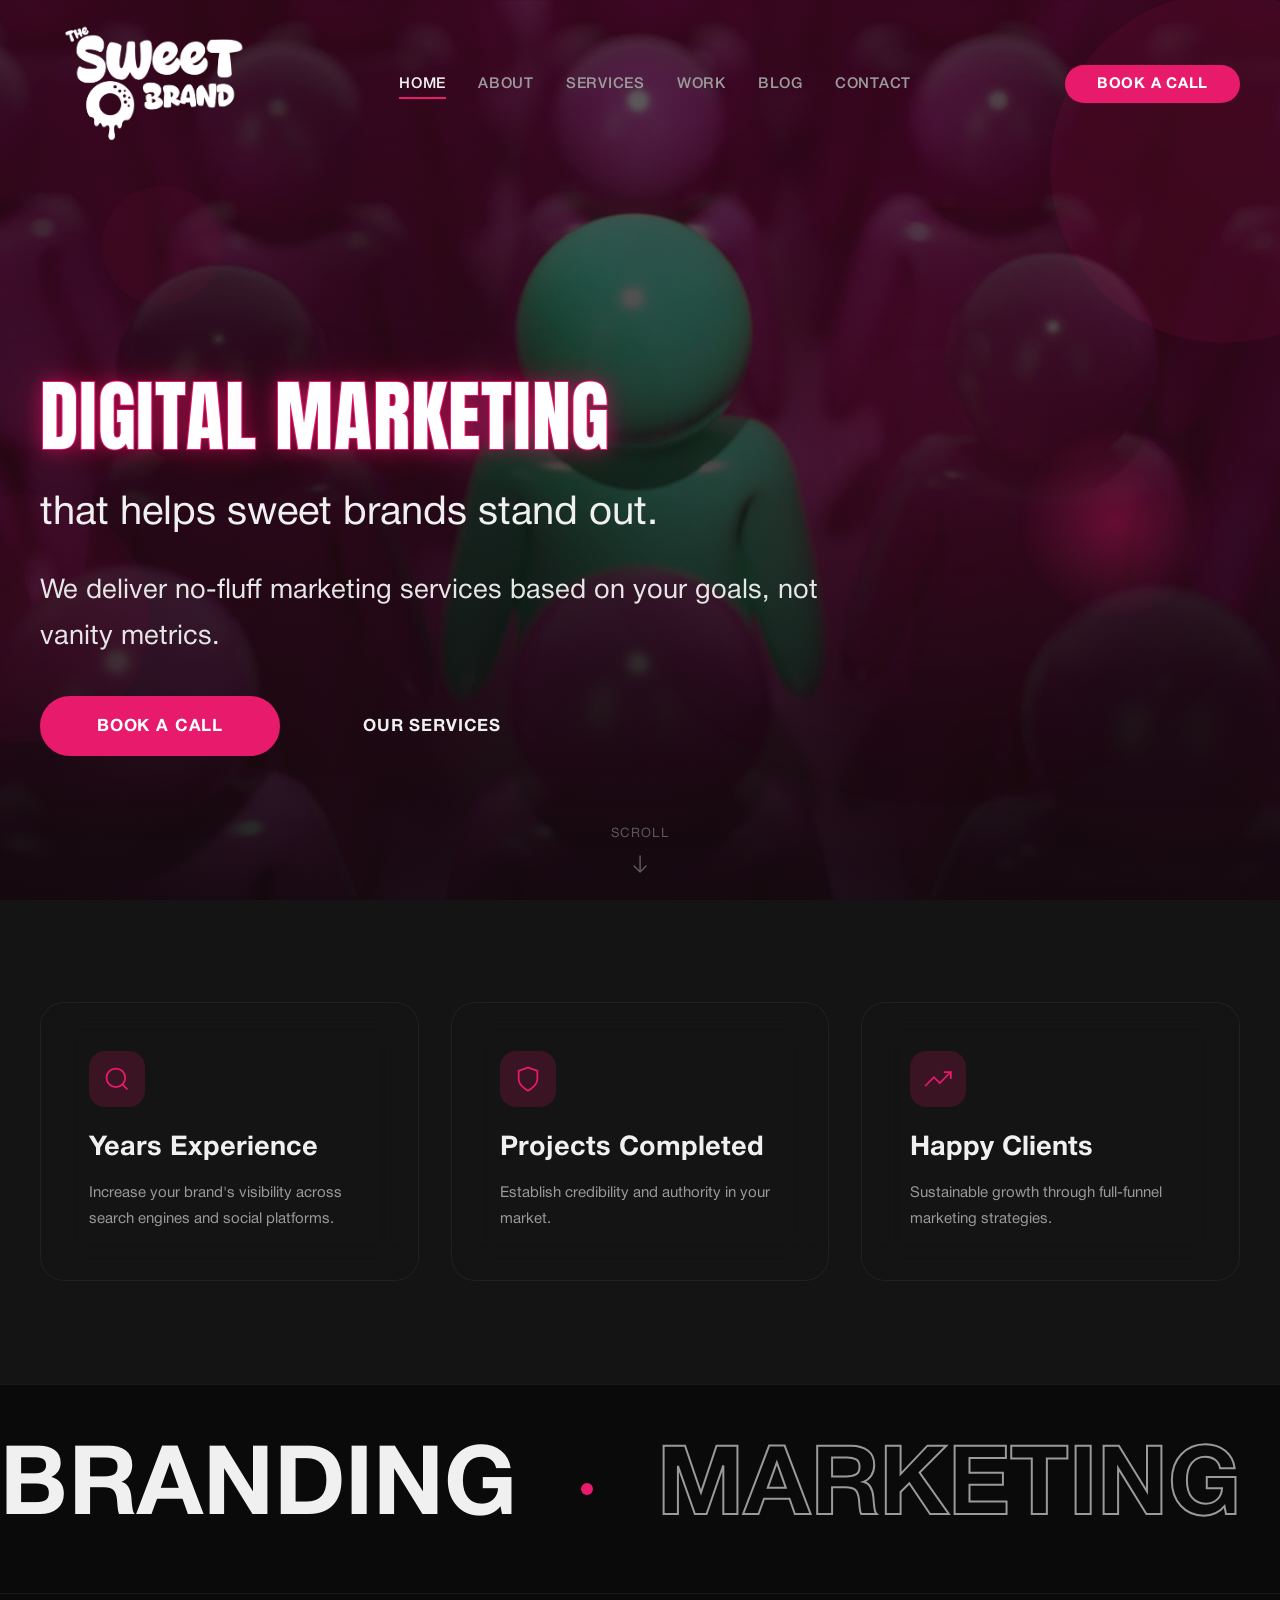
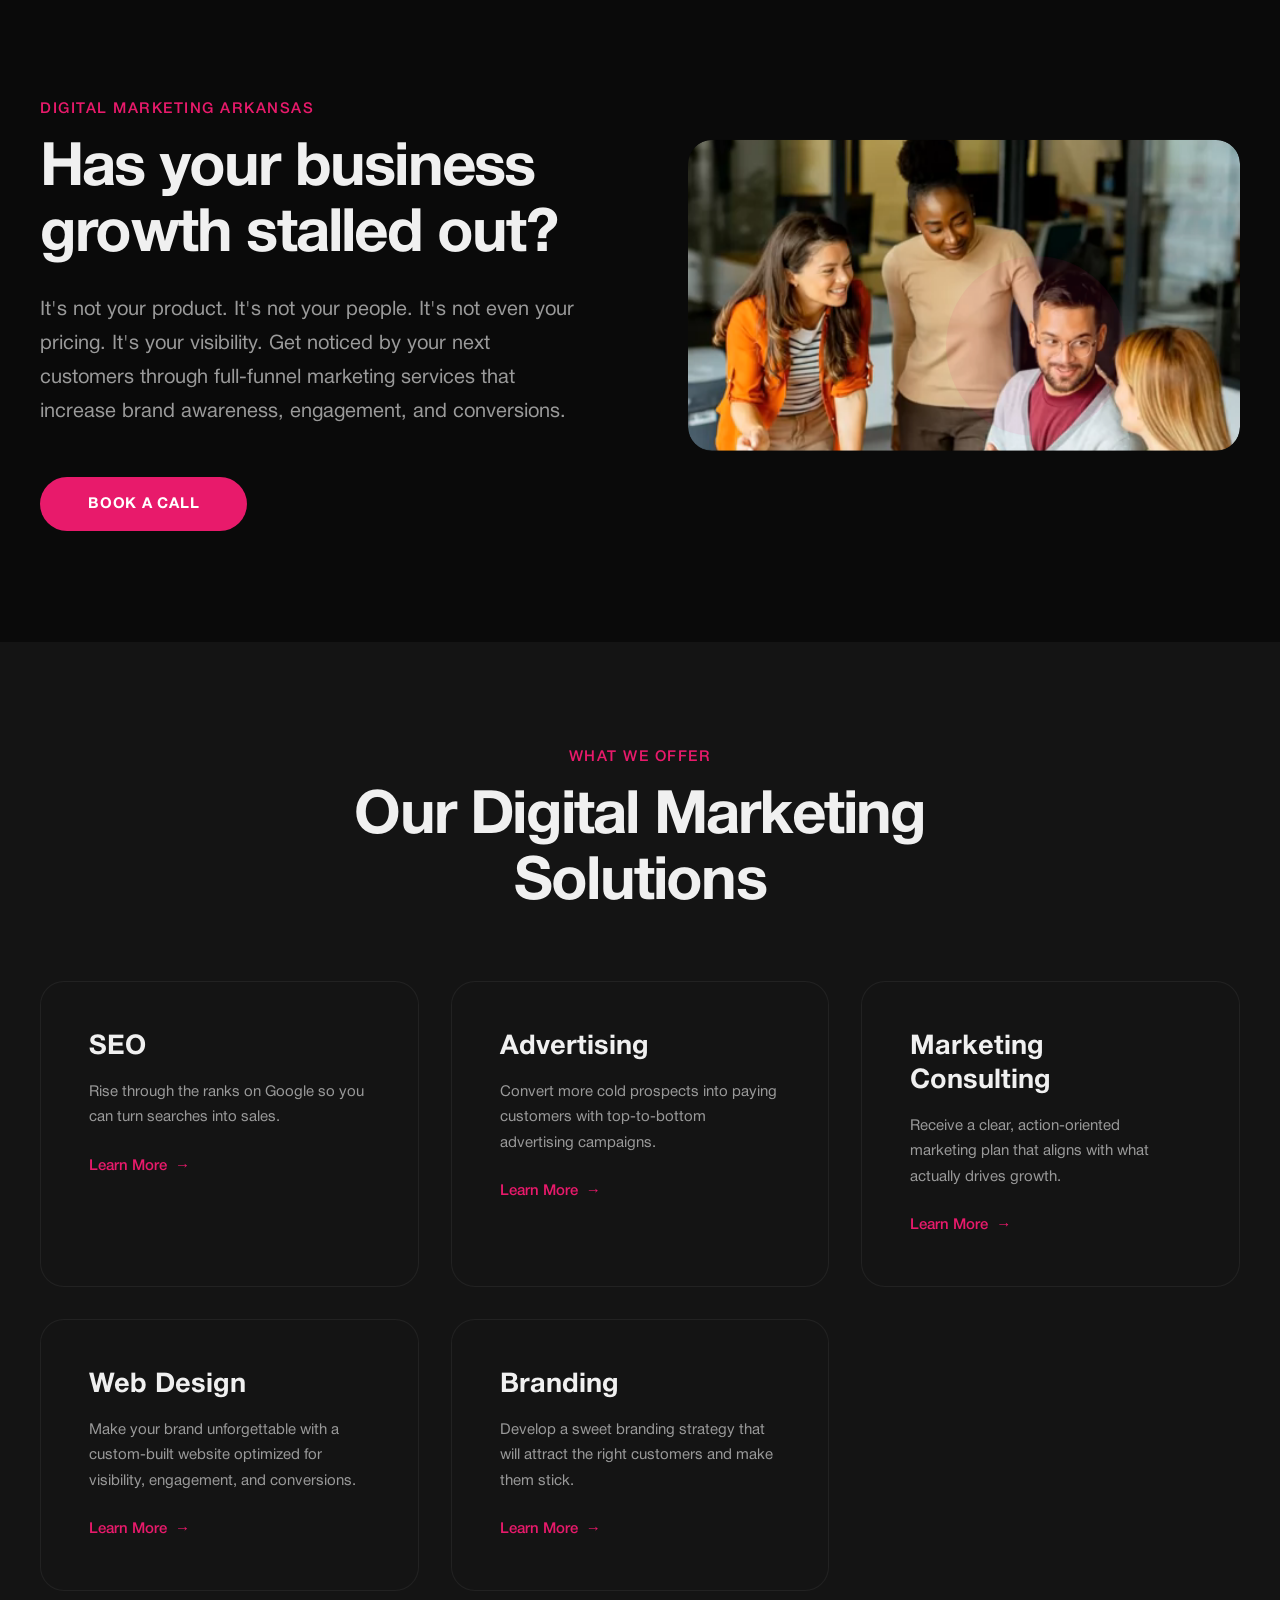
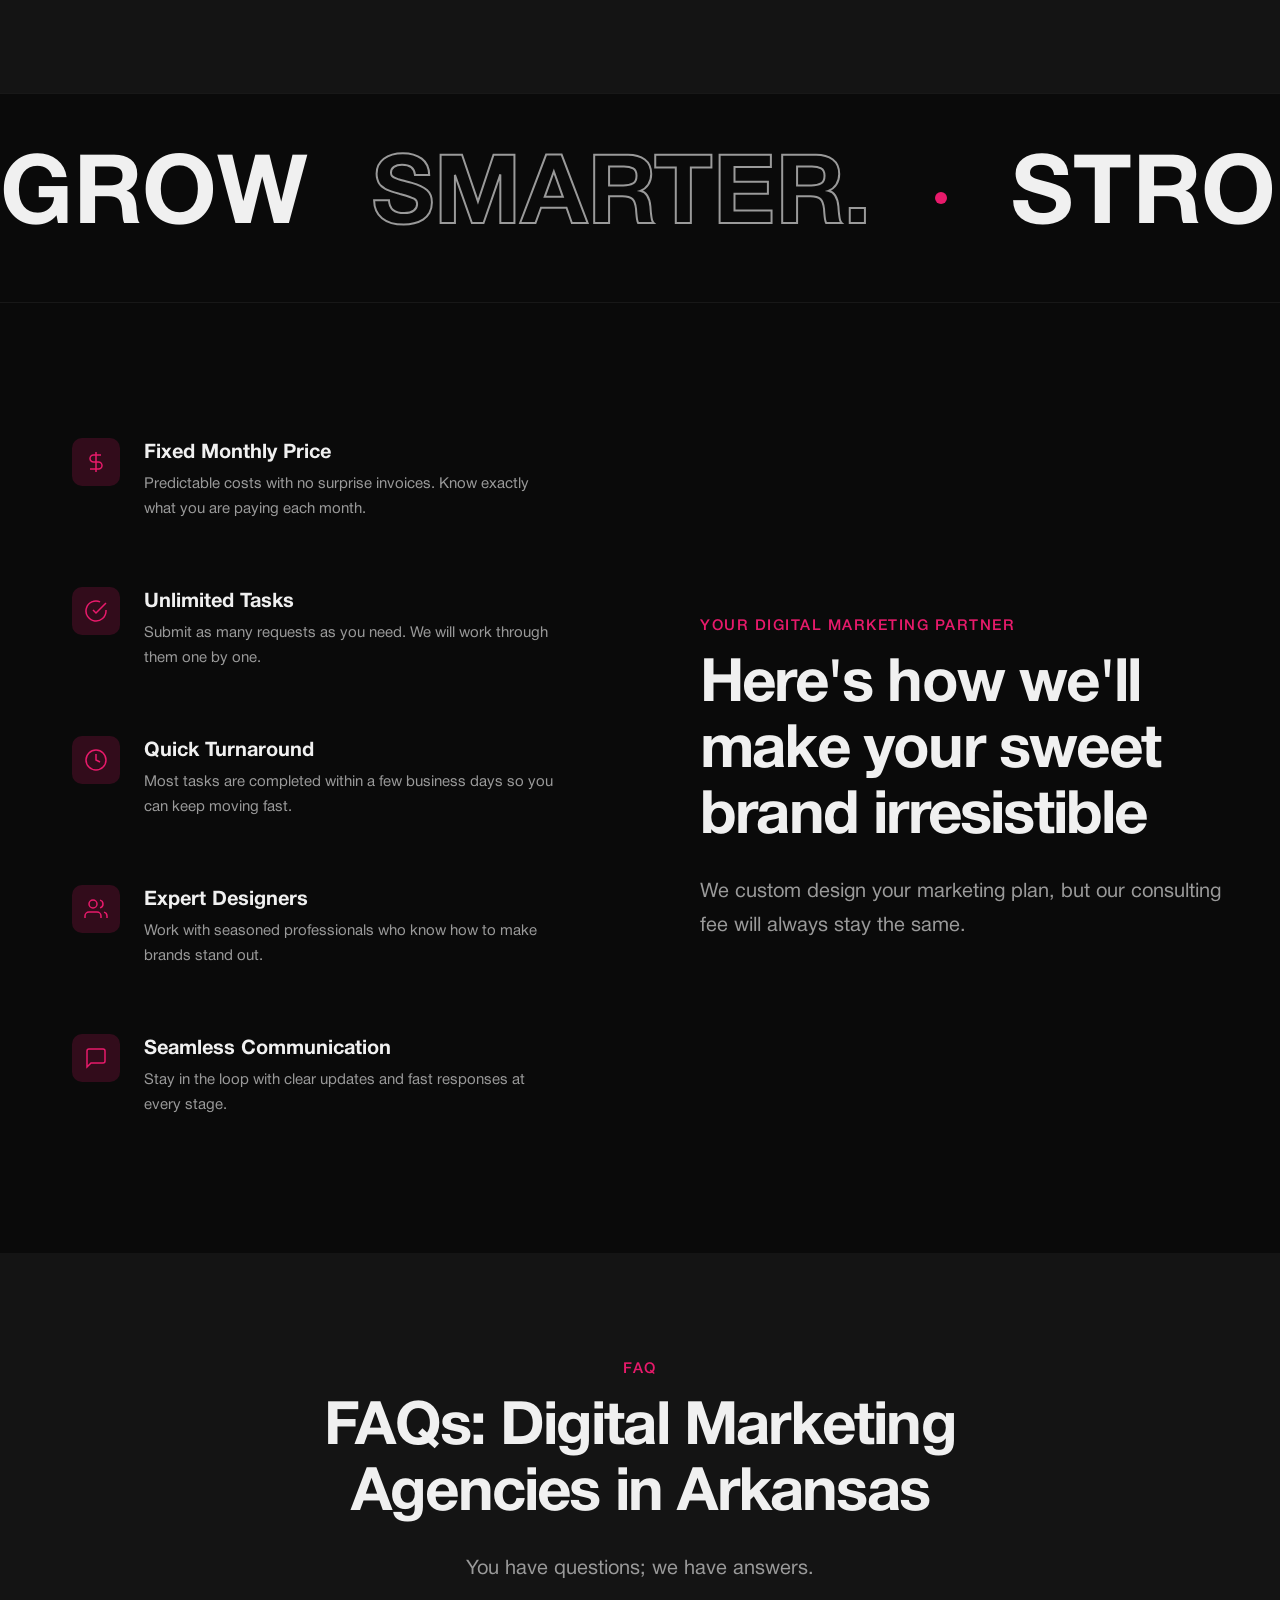
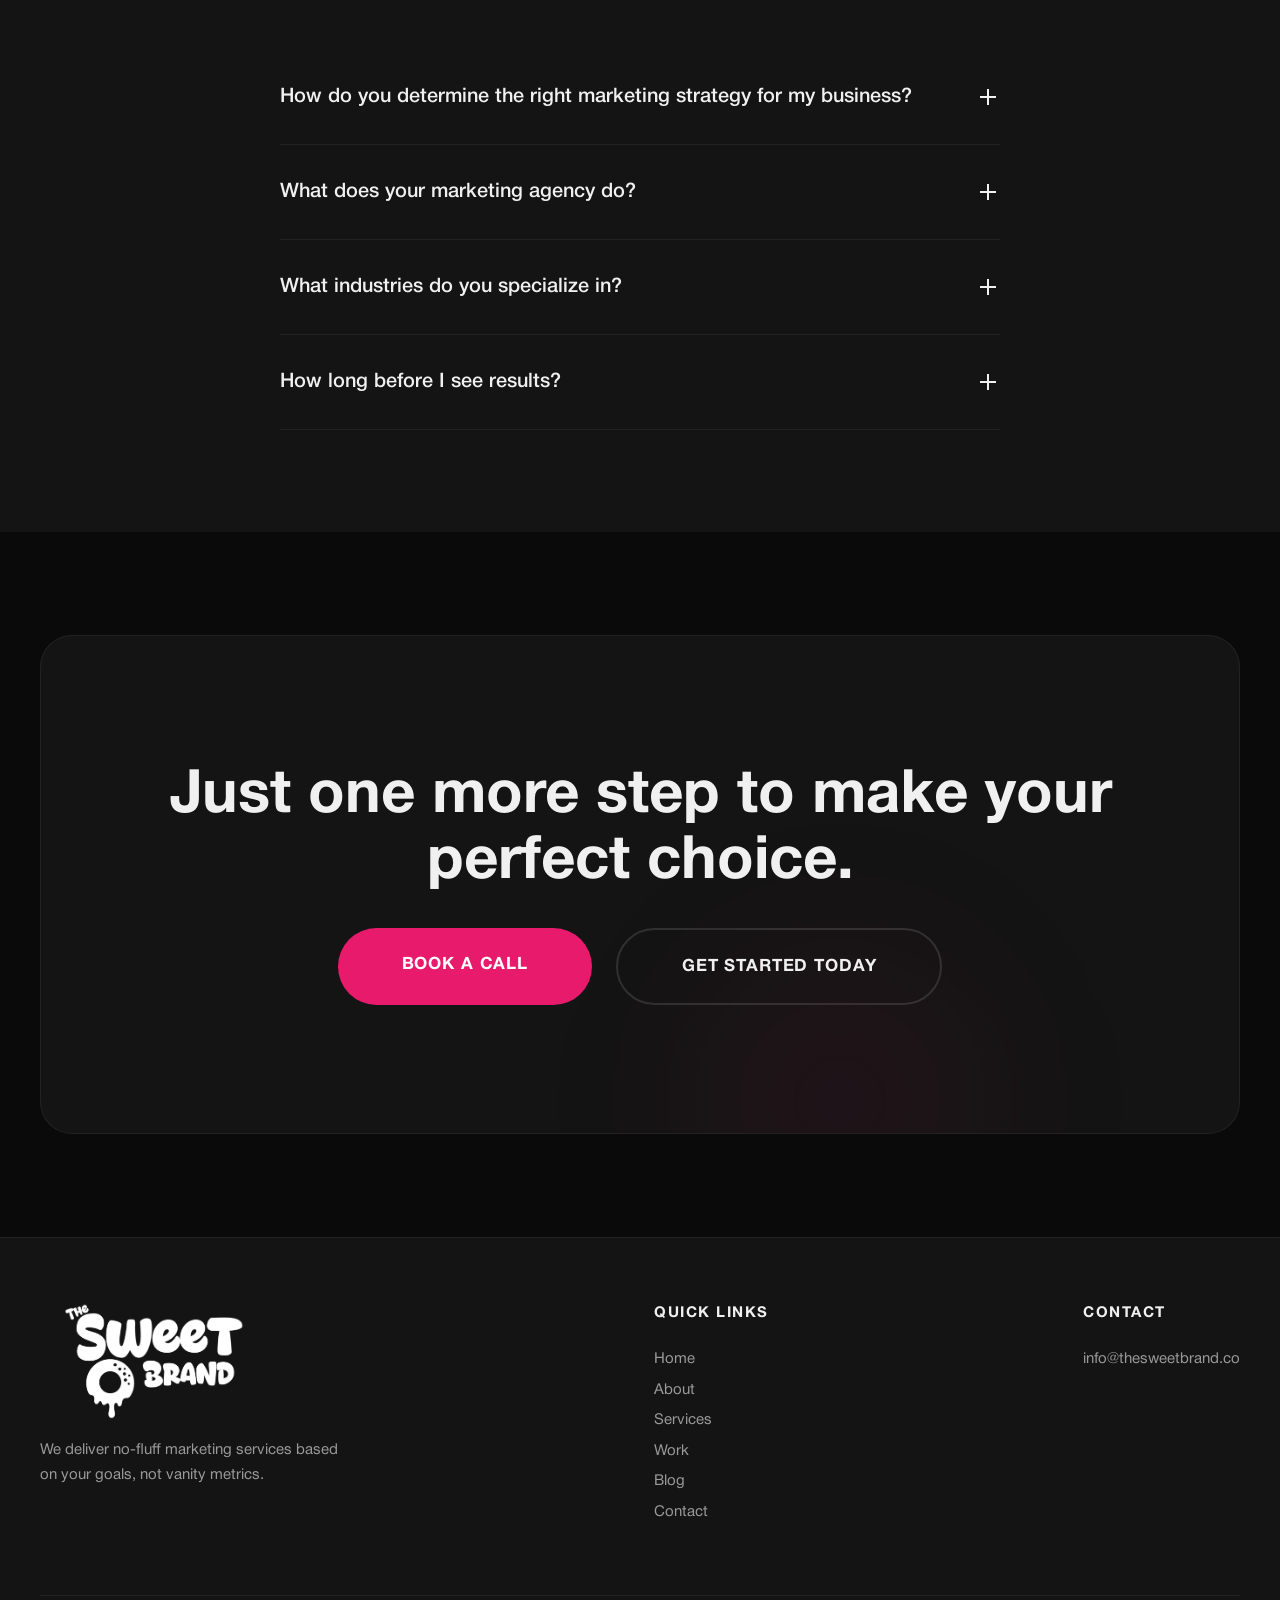
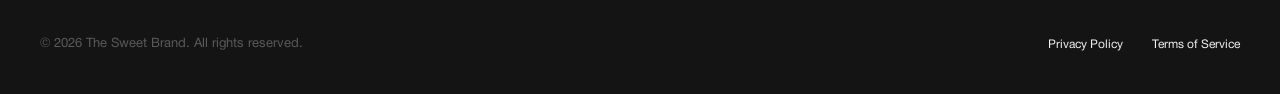
==== index.html @ ac09af1d "Homepage hero CTAs: equal pill size and centered labels" ====
<!DOCTYPE html>
<html lang="en">
<head>
  <meta charset="UTF-8">
  <meta name="viewport" content="width=device-width, initial-scale=1.0">
  <title class="meta-title">Sweet Brand — Digital Marketing That Helps Sweet Brands Stand Out</title>
  <meta name="description" class="meta-description" content="We deliver no-fluff marketing services based on your goals, not vanity metrics.">
  <meta property="og:title" class="og-title" content="Sweet Brand — Digital Marketing">
  <meta property="og:description" class="og-description" content="We deliver no-fluff marketing services based on your goals, not vanity metrics.">
  <meta property="og:image" class="og-image" content="">
  <meta property="og:type" content="website">
  <link rel="icon" type="image/png" href="images/favicon.png">

  <link rel="stylesheet" href="css/tokens.css?v=2">
  <link rel="stylesheet" href="css/reset.css?v=2">
  <link rel="stylesheet" href="css/global.css?v=2">
  <link rel="stylesheet" href="css/components.css?v=2">
  <link rel="stylesheet" href="css/pages.css?v=2">
  <link rel="stylesheet" href="css/animations.css?v=2">
  <link rel="stylesheet" href="css/hero-video.css?v=8">
  <meta name="head-custom-code">
</head>
<body>

  <!-- Loader -->
  <div class="loader" id="loader">
    <img src="images/sweet-brand-logo.png" alt="Loading" class="loader__logo">
  </div>

  <!-- Scroll Progress -->
  <div class="scroll-progress" id="scrollProgress"></div>

  <!-- Custom Cursor -->
  <div class="cursor" id="cursor"></div>
  <div class="cursor-dot" id="cursorDot"></div>

  <!-- Navigation -->
  <nav class="nav" id="nav">
    <div class="nav__inner">
      <a href="index.html" class="nav__logo-link">
        <img src="images/sweet-brand-logo.png" alt="The Sweet Brand" class="nav__logo site-logo">
      </a>
      <div class="nav__links">
        <a href="index.html" class="nav__link nav__link--active nav-link" data-nav="home">Home</a>
        <a href="about.html" class="nav__link nav-link" data-nav="about">About</a>
        <a href="services.html" class="nav__link nav-link" data-nav="services">Services</a>
        <a href="work.html" class="nav__link nav-link" data-nav="work">Work</a>
        <a href="blog.html" class="nav__link nav-link" data-nav="blog">Blog</a>
        <a href="contact.html" class="nav__link nav-link" data-nav="contact">Contact</a>
      </div>
      <a href="contact.html" class="nav__cta magnetic nav-cta-link">
        <span class="nav-cta-text">Book a Call</span>
      </a>
      <button class="nav__toggle" id="navToggle" aria-label="Toggle menu">
        <span></span><span></span><span></span>
      </button>
    </div>
  </nav>

  <!-- Mobile Menu -->
  <div class="nav__mobile" id="navMobile">
    <a href="index.html" class="nav__link nav-link">Home</a>
    <a href="about.html" class="nav__link nav-link">About</a>
    <a href="services.html" class="nav__link nav-link">Services</a>
    <a href="work.html" class="nav__link nav-link">Work</a>
    <a href="blog.html" class="nav__link nav-link">Blog</a>
    <a href="contact.html" class="nav__link nav-link">Contact</a>
    <a href="contact.html" class="btn btn--primary nav-cta-link"><span class="nav-cta-text">Book a Call</span></a>
  </div>

  <!-- ===== HERO ===== -->
  <section class="hero section--dark" id="hero">
    <div class="hero__bg">
      <video class="hero__video js-hero-video" id="heroVideo" poster="videos/aeo-hero-v2-poster.jpg" muted loop playsinline preload="none" aria-hidden="true">
        <source src="videos/aeo-hero-v2.mp4?v=1" type="video/mp4">
      </video>
      <div class="hero__video-overlay"></div>
      <div class="hero__bg-glow" data-parallax="-0.2"></div>
    </div>
    <div class="container hero__content" data-reveal="fade-up">
      <h1 class="hero__title">
        <span class="hero__title-line hero__title-accent hero-title-line1">DIGITAL</span>
        <span class="hero__title-line hero__title-accent hero-title-line2">MARKETING</span>
      </h1>
      <p class="hero__subtitle hero-subtitle" style="font-size:var(--fs-xl); margin-bottom: var(--space-lg);">that helps sweet brands stand out.</p>
      <p class="hero__description hero-description">We deliver no-fluff marketing services based on your goals, not vanity metrics.</p>
      <div class="hero__ctas">
        <a href="contact.html" class="btn btn--primary btn--lg magnetic hero-cta1-link"><span class="hero-cta1-text">Book a Call</span></a>
        <a href="services.html" class="btn btn--outline btn--lg magnetic hero-cta2-link"><span class="hero-cta2-text">Our Services</span></a>
      </div>
    </div>
    <div class="hero__scroll-indicator">
      <span>Scroll</span>
      <svg width="16" height="24" viewBox="0 0 16 24" fill="none"><path d="M8 4v16m0 0l-6-6m6 6l6-6" stroke="currentColor" stroke-width="1.5" stroke-linecap="round"/></svg>
    </div>
    <div class="deco-shape deco-shape--coral deco-shape--1" data-parallax="0.3"></div>
    <div class="deco-shape deco-shape--gradient deco-shape--2" data-parallax="-0.15"></div>
    <div class="deco-shape deco-shape--deep deco-shape--4" data-parallax="0.2"></div>
    <div class="deco-shape deco-shape--glow deco-shape--5" data-parallax="-0.1"></div>
  </section>

  <!-- ===== PILLARS ===== -->
  <section class="section section--surface" id="pillars" data-reveal="fade-up">
    <div class="container">
      <div class="grid grid--3" data-reveal-stagger>
        <div class="card card--glass" data-cursor="pointer">
          <div class="card__icon">
            <svg width="28" height="28" viewBox="0 0 24 24" fill="none" stroke="currentColor" stroke-width="1.5"><circle cx="11" cy="11" r="8"/><path d="m21 21-4.35-4.35"/></svg>
          </div>
          <h3 class="card__title pillar-1-title">Get Discovered</h3>
          <p class="card__description pillar-1-description">Increase your brand's visibility across search engines and social platforms.</p>
        </div>
        <div class="card card--glass" data-cursor="pointer">
          <div class="card__icon">
            <svg width="28" height="28" viewBox="0 0 24 24" fill="none" stroke="currentColor" stroke-width="1.5"><path d="M12 22s8-4 8-10V5l-8-3-8 3v7c0 6 8 10 8 10z"/></svg>
          </div>
          <h3 class="card__title pillar-2-title">Build Trust</h3>
          <p class="card__description pillar-2-description">Establish credibility and authority in your market.</p>
        </div>
        <div class="card card--glass" data-cursor="pointer">
          <div class="card__icon">
            <svg width="28" height="28" viewBox="0 0 24 24" fill="none" stroke="currentColor" stroke-width="1.5"><polyline points="23 6 13.5 15.5 8.5 10.5 1 18"/><polyline points="17 6 23 6 23 12"/></svg>
          </div>
          <h3 class="card__title pillar-3-title">Grow the Right Way</h3>
          <p class="card__description pillar-3-description">Sustainable growth through full-funnel marketing strategies.</p>
        </div>
      </div>
    </div>
  </section>

  <!-- ===== MARQUEE ===== -->
  <section class="marquee" id="marquee">
    <div class="marquee__track">
      <span class="marquee__item marquee-item">Branding</span>
      <span class="marquee__dot"></span>
      <span class="marquee__item marquee__item--outline marquee-item">Marketing</span>
      <span class="marquee__dot"></span>
      <span class="marquee__item marquee-item">SEO</span>
      <span class="marquee__dot"></span>
      <span class="marquee__item marquee__item--outline marquee-item">AEO</span>
      <span class="marquee__dot"></span>
      <span class="marquee__item marquee-item">PPC</span>
      <span class="marquee__dot"></span>
      <span class="marquee__item marquee-item">Branding</span>
      <span class="marquee__dot"></span>
      <span class="marquee__item marquee__item--outline marquee-item">Marketing</span>
      <span class="marquee__dot"></span>
      <span class="marquee__item marquee-item">SEO</span>
      <span class="marquee__dot"></span>
      <span class="marquee__item marquee__item--outline marquee-item">AEO</span>
      <span class="marquee__dot"></span>
      <span class="marquee__item marquee-item">PPC</span>
      <span class="marquee__dot"></span>
    </div>
  </section>

  <!-- ===== VIDEO / GROWTH SECTION ===== -->
  <section class="section section--dark" id="growth">
    <div class="container">
      <div class="split" data-reveal="fade-up">
        <div class="split__content">
          <span class="section__tag growth-tag">Digital Marketing Arkansas</span>
          <h2 class="section__title growth-title">Has your business growth stalled out?</h2>
          <p class="section__description growth-description">It's not your product. It's not your people. It's not even your pricing. It's your visibility. Get noticed by your next customers through full-funnel marketing services that increase brand awareness, engagement, and conversions.</p>
          <a href="contact.html" class="btn btn--primary magnetic growth-cta-link" style="margin-top: var(--space-2xl);"><span class="growth-cta-text">Book a Call</span></a>
        </div>
        <div class="split__image image-reveal" data-parallax="0.1">
          <div class="video-section">
            <video autoplay muted loop playsinline poster="videos/freepik__dynamic-overhead-shot-a-diverse-group-of-colleague__14469-poster-00001.jpg" class="growth-video">
              <source src="videos/freepik__dynamic-overhead-shot-a-diverse-group-of-colleague__14469-transcode.webm" type="video/webm">
              <source src="videos/freepik__dynamic-overhead-shot-a-diverse-group-of-colleague__14469-transcode.mp4" type="video/mp4">
            </video>
          </div>
        </div>
      </div>
    </div>
    <div class="deco-shape deco-shape--coral deco-shape--3" data-parallax="0.2"></div>
  </section>

  <!-- ===== SERVICES ===== -->
  <section class="section section--surface" id="services" data-section-visibility="services">
    <div class="container">
      <div class="section__header" data-reveal="fade-up">
        <span class="section__tag">What We Offer</span>
        <h2 class="section__title services-section-title">Our Digital Marketing Solutions</h2>
      </div>
      <div class="services-grid" id="servicesGrid" data-reveal-stagger>
        <!-- Populated by content-loader.js -->
        <div class="card service-card" data-cursor="pointer">
          <div class="card__icon"><svg width="28" height="28" viewBox="0 0 24 24" fill="none" stroke="currentColor" stroke-width="1.5"><circle cx="11" cy="11" r="8"/><path d="m21 21-4.35-4.35"/><path d="m8 11 2 2 4-4"/></svg></div>
          <h3 class="card__title service-card__title">SEO</h3>
          <p class="card__description service-card__description">Rise through the ranks on Google so you can turn searches into sales.</p>
          <a href="service-single.html?service=seo" class="card__link">Learn More <span>→</span></a>
        </div>
        <div class="card service-card" data-cursor="pointer">
          <div class="card__icon"><svg width="28" height="28" viewBox="0 0 24 24" fill="none" stroke="currentColor" stroke-width="1.5"><rect x="2" y="3" width="20" height="14" rx="2"/><path d="M8 21h8M12 17v4"/></svg></div>
          <h3 class="card__title service-card__title">Advertising</h3>
          <p class="card__description service-card__description">Convert more cold prospects into paying customers with top-to-bottom advertising campaigns.</p>
          <a href="service-single.html?service=advertising" class="card__link">Learn More <span>→</span></a>
        </div>
        <div class="card service-card" data-cursor="pointer">
          <div class="card__icon"><svg width="28" height="28" viewBox="0 0 24 24" fill="none" stroke="currentColor" stroke-width="1.5"><path d="M2 3h6a4 4 0 0 1 4 4v14a3 3 0 0 0-3-3H2z"/><path d="M22 3h-6a4 4 0 0 0-4 4v14a3 3 0 0 1 3-3h7z"/></svg></div>
          <h3 class="card__title service-card__title">Marketing Consulting</h3>
          <p class="card__description service-card__description">Receive a clear, action-oriented marketing plan that aligns with what actually drives growth.</p>
          <a href="service-single.html?service=marketing-consulting" class="card__link">Learn More <span>→</span></a>
        </div>
        <div class="card service-card" data-cursor="pointer">
          <div class="card__icon"><svg width="28" height="28" viewBox="0 0 24 24" fill="none" stroke="currentColor" stroke-width="1.5"><path d="M12 2L2 7l10 5 10-5-10-5z"/><path d="M2 17l10 5 10-5"/><path d="M2 12l10 5 10-5"/></svg></div>
          <h3 class="card__title service-card__title">Web Design</h3>
          <p class="card__description service-card__description">Make your brand unforgettable with a custom-built website optimized for visibility, engagement, and conversions.</p>
          <a href="service-single.html?service=web-design" class="card__link">Learn More <span>→</span></a>
        </div>
        <div class="card service-card" data-cursor="pointer">
          <div class="card__icon"><svg width="28" height="28" viewBox="0 0 24 24" fill="none" stroke="currentColor" stroke-width="1.5"><path d="M4 15s1-1 4-1 5 2 8 2 4-1 4-1V3s-1 1-4 1-5-2-8-2-4 1-4 1z"/><line x1="4" y1="22" x2="4" y2="15"/></svg></div>
          <h3 class="card__title service-card__title">Branding</h3>
          <p class="card__description service-card__description">Develop a sweet branding strategy that will attract the right customers and make them stick.</p>
          <a href="service-single.html?service=branding" class="card__link">Learn More <span>→</span></a>
        </div>
      </div>
    </div>
  </section>

  <!-- ===== MARQUEE 2 ===== -->
  <section class="marquee">
    <div class="marquee__track" style="animation-direction: reverse;">
      <span class="marquee__item">Grow</span>
      <span class="marquee__item marquee__item--outline">Smarter.</span>
      <span class="marquee__dot"></span>
      <span class="marquee__item">Stronger.</span>
      <span class="marquee__item marquee__item--outline">Better.</span>
      <span class="marquee__dot"></span>
      <span class="marquee__item">Faster.</span>
      <span class="marquee__item marquee__item--outline">Greater.</span>
      <span class="marquee__dot"></span>
      <span class="marquee__item">Grow</span>
      <span class="marquee__item marquee__item--outline">Smarter.</span>
      <span class="marquee__dot"></span>
      <span class="marquee__item">Stronger.</span>
      <span class="marquee__item marquee__item--outline">Better.</span>
      <span class="marquee__dot"></span>
      <span class="marquee__item">Faster.</span>
      <span class="marquee__item marquee__item--outline">Greater.</span>
      <span class="marquee__dot"></span>
    </div>
  </section>

  <!-- ===== BENEFITS ===== -->
  <section class="section section--dark" id="benefits" data-section-visibility="benefits">
    <div class="container">
      <div class="split split--reverse">
        <div class="split__content" data-reveal="fade-right">
          <span class="section__tag">Your Digital Marketing Partner</span>
          <h2 class="section__title benefits-title">Here's how we'll make your sweet brand irresistible</h2>
          <p class="section__description benefits-description">We custom design your marketing plan, but our consulting fee will always stay the same.</p>
        </div>
        <div data-reveal="fade-left" data-reveal-stagger>
          <div class="benefit">
            <div class="benefit__icon"><svg width="24" height="24" viewBox="0 0 24 24" fill="none" stroke="currentColor" stroke-width="1.5"><path d="M12 2v20M17 5H9.5a3.5 3.5 0 0 0 0 7h5a3.5 3.5 0 0 1 0 7H6"/></svg></div>
            <div>
              <h4 class="benefit__title benefit-1-title">Fixed Monthly Price</h4>
              <p class="benefit__description benefit-1-description">We custom design your marketing plan, but our consulting fee will always stay the same.</p>
            </div>
          </div>
          <div class="benefit">
            <div class="benefit__icon"><svg width="24" height="24" viewBox="0 0 24 24" fill="none" stroke="currentColor" stroke-width="1.5"><path d="M22 11.08V12a10 10 0 1 1-5.93-9.14"/><polyline points="22 4 12 14.01 9 11.01"/></svg></div>
            <div>
              <h4 class="benefit__title benefit-2-title">Unlimited Tasks</h4>
              <p class="benefit__description benefit-2-description">We'll revise until it's right. With unlimited revisions, you're guaranteed to get designs that align perfectly with your vision and goals.</p>
            </div>
          </div>
          <div class="benefit">
            <div class="benefit__icon"><svg width="24" height="24" viewBox="0 0 24 24" fill="none" stroke="currentColor" stroke-width="1.5"><circle cx="12" cy="12" r="10"/><polyline points="12 6 12 12 16 14"/></svg></div>
            <div>
              <h4 class="benefit__title benefit-3-title">Quick Turnaround</h4>
              <p class="benefit__description benefit-3-description">Expect rapid delivery without compromising quality.</p>
            </div>
          </div>
          <div class="benefit">
            <div class="benefit__icon"><svg width="24" height="24" viewBox="0 0 24 24" fill="none" stroke="currentColor" stroke-width="1.5"><path d="M17 21v-2a4 4 0 0 0-4-4H5a4 4 0 0 0-4 4v2"/><circle cx="9" cy="7" r="4"/><path d="M23 21v-2a4 4 0 0 0-3-3.87"/><path d="M16 3.13a4 4 0 0 1 0 7.75"/></svg></div>
            <div>
              <h4 class="benefit__title benefit-4-title">Expert Designers</h4>
              <p class="benefit__description benefit-4-description">Work with a team of skilled, experienced designers dedicated to delivering high-quality results.</p>
            </div>
          </div>
          <div class="benefit">
            <div class="benefit__icon"><svg width="24" height="24" viewBox="0 0 24 24" fill="none" stroke="currentColor" stroke-width="1.5"><path d="M21 15a2 2 0 0 1-2 2H7l-4 4V5a2 2 0 0 1 2-2h14a2 2 0 0 1 2 2z"/></svg></div>
            <div>
              <h4 class="benefit__title benefit-5-title">Seamless Communication</h4>
              <p class="benefit__description benefit-5-description">Stay in sync with your design team through seamless communication.</p>
            </div>
          </div>
        </div>
      </div>
    </div>
  </section>

  <!-- ===== FAQ ===== -->
  <section class="section section--surface" id="faq" data-section-visibility="faq">
    <div class="container container--narrow">
      <div class="section__header" data-reveal="fade-up">
        <span class="section__tag">FAQ</span>
        <h2 class="section__title faq-section-title">FAQs: Digital Marketing Agencies in Arkansas</h2>
        <p class="section__description faq-section-description">You have questions; we have answers.</p>
      </div>
      <div id="faqList" data-reveal="fade-up">
        <div class="faq-item">
          <button class="faq-item__question">
            <span class="faq-question-text">How do you determine the right marketing strategy for my business?</span>
            <span class="faq-item__icon"></span>
          </button>
          <div class="faq-item__answer">
            <div class="faq-item__answer-inner faq-answer-text">We handle everything from content creation and scheduling to community engagement and performance tracking across all major platforms. We build out the package you need, not the package that fits our needs.</div>
          </div>
        </div>
        <div class="faq-item">
          <button class="faq-item__question">
            <span class="faq-question-text">What does your marketing agency do?</span>
            <span class="faq-item__icon"></span>
          </button>
          <div class="faq-item__answer">
            <div class="faq-item__answer-inner faq-answer-text">Not all marketing needs are the same, and you should not have to fit in a predetermined box. We listen to your needs and find the solutions that match your goals.</div>
          </div>
        </div>
        <div class="faq-item">
          <button class="faq-item__question">
            <span class="faq-question-text">What industries do you specialize in?</span>
            <span class="faq-item__icon"></span>
          </button>
          <div class="faq-item__answer">
            <div class="faq-item__answer-inner faq-answer-text">With eight years of work across thousands of accounts, we do not specialize in one industry. We focus on SMBs that need help with marketing or coaching.</div>
          </div>
        </div>
        <div class="faq-item">
          <button class="faq-item__question">
            <span class="faq-question-text">How long before I see results?</span>
            <span class="faq-item__icon"></span>
          </button>
          <div class="faq-item__answer">
            <div class="faq-item__answer-inner faq-answer-text">Results will vary because the marketing and advertising industry has gone through significant changes in recent years, and we are here to help you stay up to date.</div>
          </div>
        </div>
      </div>
    </div>
  </section>

  <!-- ===== CTA ===== -->
  <section class="section section--dark" id="cta" data-section-visibility="cta">
    <div class="container">
      <div class="cta-section" data-reveal="scale">
        <div class="cta-section__glow" data-parallax="-0.1"></div>
        <h2 class="cta-section__title cta-title">Just one more step to make your perfect choice.</h2>
        <div class="cta-section__buttons">
          <a href="contact.html" class="btn btn--primary btn--lg magnetic cta-btn1-link"><span class="cta-btn1-text">Book a Call</span></a>
          <a href="contact.html" class="btn btn--outline btn--lg magnetic cta-btn2-link"><span class="cta-btn2-text">Get Started Today</span></a>
        </div>
      </div>
    </div>
  </section>

  <!-- ===== FOOTER ===== -->
  <footer class="footer" id="footer">
    <div class="container">
      <div class="footer__inner">
        <div class="footer__brand">
          <img src="images/sweet-brand-logo.png" alt="The Sweet Brand" class="nav__logo site-logo" style="margin-bottom: var(--space-md);">
          <p class="footer__brand-description footer-description">We deliver no-fluff marketing services based on your goals, not vanity metrics.</p>
        </div>
        <div class="footer__links-group">
          <h4>Quick Links</h4>
          <a href="index.html" class="footer-link">Home</a>
          <a href="about.html" class="footer-link">About</a>
          <a href="services.html" class="footer-link">Services</a>
          <a href="work.html" class="footer-link">Work</a>
          <a href="blog.html" class="footer-link">Blog</a>
          <a href="contact.html" class="footer-link">Contact</a>
        </div>
        <div class="footer__links-group">
          <h4>Contact</h4>
          <a href="mailto:info@thesweetbrand.co" class="footer-email">info@thesweetbrand.co</a>
        </div>
      </div>
      <div class="footer__bottom">
        <p class="footer__copyright">&copy; <span id="currentYear"></span> <span class="footer-copyright-text">The Sweet Brand. All rights reserved.</span></p>
        <div class="footer__legal">
          <a href="privacy-policy.html">Privacy Policy</a>
          <a href="terms.html" style="margin-left: var(--space-lg);">Terms of Service</a>
        </div>
      </div>
    </div>
  </footer>

  <!-- Back to Top -->
  <button class="back-to-top" id="backToTop" aria-label="Back to top">↑</button>

  <!-- Scripts -->
  <script src="js/content-loader.js?v=2"></script>
  <script src="js/app.js?v=2"></script>
  <script src="js/components.js?v=2"></script>
  <script src="js/animations.js?v=2"></script>
  <script src="js/hero-video.js?v=2"></script>
  <meta name="body-custom-code">
</body>
</html>
---- css/tokens.css ----
/* ============================================
   DESIGN TOKENS — The Sweet Brand
   Dark-dominant with Electric Coral accent
   ============================================ */

:root {
  /* ---- Colors — Charcoal Black + Neon Coral ---- */
  --color-bg-primary: #0a0a0a;
  --color-bg-surface: #141414;
  --color-bg-elevated: #1e1e1e;
  --color-bg-light: #f5f0eb;
  --color-bg-white: #ffffff;

  --color-accent: #e81a6b;
  --color-accent-hover: #ff2d7f;
  --color-accent-glow: rgba(232, 26, 107, 0.18);
  --color-accent-dark: #c4155a;

  --color-text-primary: #f0f0f0;
  --color-text-secondary: #9a9a9a;
  --color-text-muted: #5a5a5a;
  --color-text-dark: #0a0a0a;
  --color-text-on-accent: #ffffff;

  --color-border: rgba(255, 255, 255, 0.06);
  --color-border-light: rgba(255, 255, 255, 0.12);
  --color-border-accent: rgba(232, 26, 107, 0.3);

  --color-overlay: rgba(10, 10, 10, 0.9);
  --color-glass: rgba(20, 20, 20, 0.6);

  /* ---- Gradients ---- */
  --gradient-accent: linear-gradient(135deg, #e81a6b 0%, #ff2d7f 100%);
  --gradient-dark: linear-gradient(180deg, #0a0a0a 0%, #141414 100%);
  --gradient-glass: linear-gradient(135deg, rgba(255,255,255,0.04) 0%, rgba(255,255,255,0.01) 100%);
  --gradient-glow: radial-gradient(circle at 50% 50%, rgba(232,26,107,0.1) 0%, transparent 70%);

  /* ---- Typography ---- */
  --font-primary: 'Helvetica Neue', 'Helvetica', Arial, sans-serif;
  --font-mono: 'SF Mono', 'Fira Code', 'Consolas', monospace;

  --fw-regular: 400;
  --fw-medium: 500;
  --fw-bold: 700;

  --fs-xs: clamp(0.75rem, 0.7rem + 0.25vw, 0.8125rem);
  --fs-sm: clamp(0.8125rem, 0.75rem + 0.3vw, 0.9375rem);
  --fs-base: clamp(0.9375rem, 0.875rem + 0.3vw, 1.0625rem);
  --fs-md: clamp(1.0625rem, 0.95rem + 0.5vw, 1.25rem);
  --fs-lg: clamp(1.25rem, 1.1rem + 0.75vw, 1.75rem);
  --fs-xl: clamp(1.75rem, 1.5rem + 1.25vw, 2.5rem);
  --fs-2xl: clamp(2.25rem, 1.75rem + 2.5vw, 3.75rem);
  --fs-3xl: clamp(3rem, 2rem + 5vw, 6rem);
  --fs-display: clamp(3.5rem, 2.5rem + 5vw, 8rem);

  --lh-tight: 1.1;
  --lh-snug: 1.25;
  --lh-normal: 1.5;
  --lh-relaxed: 1.7;

  --ls-tight: -0.03em;
  --ls-normal: 0;
  --ls-wide: 0.05em;
  --ls-wider: 0.1em;

  /* ---- Spacing ---- */
  --space-xs: 0.25rem;
  --space-sm: 0.5rem;
  --space-md: 1rem;
  --space-lg: 1.5rem;
  --space-xl: 2rem;
  --space-2xl: 3rem;
  --space-3xl: 4rem;
  --space-4xl: 6rem;
  --space-5xl: 8rem;
  --space-6xl: 12rem;

  --section-padding: clamp(4rem, 8vw, 8rem);

  /* ---- Layout ---- */
  --container-max: 1280px;
  --container-narrow: 800px;
  --container-wide: 1440px;
  --container-padding: clamp(1.25rem, 4vw, 2.5rem);

  /* ---- Borders ---- */
  --radius-sm: 0.375rem;
  --radius-md: 0.625rem;
  --radius-lg: 1rem;
  --radius-xl: 1.5rem;
  --radius-2xl: 2rem;
  --radius-full: 9999px;

  /* ---- Shadows ---- */
  --shadow-sm: 0 1px 3px rgba(0, 0, 0, 0.3);
  --shadow-md: 0 4px 12px rgba(0, 0, 0, 0.4);
  --shadow-lg: 0 8px 30px rgba(0, 0, 0, 0.5);
  --shadow-glow: 0 0 30px rgba(232, 26, 107, 0.2);
  --shadow-glow-lg: 0 0 60px rgba(232, 26, 107, 0.25);

  /* ---- Z-index ---- */
  --z-base: 1;
  --z-dropdown: 10;
  --z-sticky: 50;
  --z-overlay: 100;
  --z-modal: 200;
  --z-toast: 300;
  --z-cursor: 9999;

  /* ---- Transitions ---- */
  --ease-out: cubic-bezier(0.16, 1, 0.3, 1);
  --ease-in-out: cubic-bezier(0.65, 0, 0.35, 1);
  --ease-spring: cubic-bezier(0.34, 1.56, 0.64, 1);
  --duration-fast: 150ms;
  --duration-normal: 300ms;
  --duration-slow: 500ms;
  --duration-slower: 800ms;

  /* ---- Breakpoints (for reference, use in media queries) ---- */
  /* --bp-sm: 480px;   */
  /* --bp-md: 768px;   */
  /* --bp-lg: 1024px;  */
  /* --bp-xl: 1280px;  */
  /* --bp-2xl: 1440px; */
}

/* ---- Font Faces ---- */
@font-face {
  font-family: 'Helvetica Neue';
  src: url('../fonts/HelveticaNeueRoman.otf') format('opentype');
  font-weight: 400;
  font-style: normal;
  font-display: swap;
}
@font-face {
  font-family: 'Helvetica Neue';
  src: url('../fonts/HelveticaNeueMedium.otf') format('opentype');
  font-weight: 500;
  font-style: normal;
  font-display: swap;
}
@font-face {
  font-family: 'Helvetica Neue';
  src: url('../fonts/HelveticaNeueBold.otf') format('opentype');
  font-weight: 700;
  font-style: normal;
  font-display: swap;
}
---- css/global.css ----
/* ============================================
   GLOBAL — Layout, Nav, Footer, Forms
   ============================================ */

/* ---- Containers ---- */
.container {
  width: 100%;
  max-width: var(--container-max);
  margin: 0 auto;
  padding: 0 var(--container-padding);
}
.container--narrow { max-width: var(--container-narrow); }
.container--wide { max-width: var(--container-wide); }

/* ---- Sections ---- */
.section {
  padding: var(--section-padding) 0;
  position: relative;
  overflow: hidden;
}
.section--dark { background: var(--color-bg-primary); }
.section--surface { background: var(--color-bg-surface); }
.section--elevated { background: var(--color-bg-elevated); }
.section--light { background: var(--color-bg-light); color: var(--color-text-dark); }
.section--accent { background: var(--gradient-accent); color: var(--color-text-on-accent); }

.section__header {
  text-align: center;
  margin-bottom: var(--space-3xl);
  max-width: var(--container-narrow);
  margin-left: auto;
  margin-right: auto;
}
.section__tag {
  font-size: var(--fs-sm);
  font-weight: var(--fw-medium);
  letter-spacing: var(--ls-wider);
  text-transform: uppercase;
  color: var(--color-accent);
  margin-bottom: var(--space-md);
  display: inline-block;
}
.section__title {
  font-size: var(--fs-2xl);
  font-weight: var(--fw-bold);
  line-height: var(--lh-tight);
  letter-spacing: var(--ls-tight);
  margin-bottom: var(--space-lg);
}
.section__description {
  font-size: var(--fs-md);
  color: var(--color-text-secondary);
  line-height: var(--lh-relaxed);
}
.section--light .section__description { color: var(--color-text-muted); }

/* ---- Navigation ---- */
.nav {
  position: fixed;
  top: 0;
  left: 0;
  right: 0;
  z-index: var(--z-sticky);
  padding: var(--space-lg) 0;
  transition: all var(--duration-normal) var(--ease-out);
  background: transparent;
}
.nav--scrolled {
  background: rgba(10, 10, 10, 0.95);
  backdrop-filter: blur(20px);
  -webkit-backdrop-filter: blur(20px);
  padding: var(--space-md) 0;
  border-bottom: 1px solid rgba(232, 26, 107, 0.12);
}
.nav__inner {
  display: flex;
  align-items: center;
  justify-content: space-between;
  max-width: var(--container-wide);
  margin: 0 auto;
  padding: 0 var(--container-padding);
}
.nav__logo {
  height: 120px;
  width: auto;
  transition: transform var(--duration-normal) var(--ease-out);
  filter: brightness(0) invert(1);
}
.nav__logo:hover { transform: scale(1.05); }

.nav__links {
  display: flex;
  align-items: center;
  gap: var(--space-xl);
}
.nav__link {
  font-size: var(--fs-sm);
  font-weight: var(--fw-medium);
  letter-spacing: var(--ls-wide);
  text-transform: uppercase;
  color: var(--color-text-secondary);
  transition: color var(--duration-fast) var(--ease-out);
  position: relative;
}
.nav__link::after {
  content: '';
  position: absolute;
  bottom: -4px;
  left: 0;
  width: 0;
  height: 2px;
  background: var(--color-accent);
  transition: width var(--duration-normal) var(--ease-out);
}
.nav__link:hover,
.nav__link--active {
  color: var(--color-text-primary);
}
.nav__link:hover::after,
.nav__link--active::after {
  width: 100%;
}

.nav__cta {
  display: inline-flex;
  align-items: center;
  gap: var(--space-sm);
  padding: var(--space-sm) var(--space-xl);
  background: var(--color-accent);
  color: var(--color-text-on-accent);
  font-size: var(--fs-sm);
  font-weight: var(--fw-bold);
  letter-spacing: var(--ls-wide);
  text-transform: uppercase;
  border-radius: var(--radius-full);
  transition: all var(--duration-normal) var(--ease-out);
}
.nav__cta:hover {
  background: var(--color-accent-hover);
  box-shadow: var(--shadow-glow);
  transform: translateY(-2px);
}

/* Mobile Menu Toggle */
.nav__toggle {
  display: none;
  flex-direction: column;
  gap: 5px;
  padding: var(--space-sm);
}
.nav__toggle span {
  display: block;
  width: 24px;
  height: 2px;
  background: var(--color-text-primary);
  transition: all var(--duration-normal) var(--ease-out);
  transform-origin: center;
}
.nav__toggle--active span:nth-child(1) { transform: rotate(45deg) translate(5px, 5px); }
.nav__toggle--active span:nth-child(2) { opacity: 0; }
.nav__toggle--active span:nth-child(3) { transform: rotate(-45deg) translate(5px, -5px); }

/* Mobile Menu */
.nav__mobile {
  position: fixed;
  top: 0;
  left: 0;
  right: 0;
  bottom: 0;
  background: var(--color-bg-primary);
  display: flex;
  flex-direction: column;
  align-items: center;
  justify-content: center;
  gap: var(--space-2xl);
  z-index: var(--z-overlay);
  opacity: 0;
  pointer-events: none;
  transition: opacity var(--duration-slow) var(--ease-out);
}
.nav__mobile--open {
  opacity: 1;
  pointer-events: all;
}
.nav__mobile .nav__link {
  font-size: var(--fs-xl);
  color: var(--color-text-primary);
}

/* ---- Footer ---- */
.footer {
  background: var(--color-bg-surface);
  border-top: 1px solid var(--color-border);
  padding: var(--space-3xl) 0 var(--space-xl);
}
.footer__inner {
  display: flex;
  justify-content: space-between;
  align-items: flex-start;
  gap: var(--space-3xl);
  margin-bottom: var(--space-3xl);
}
.footer__brand { max-width: 300px; }
.footer__brand-description {
  font-size: var(--fs-sm);
  color: var(--color-text-secondary);
  line-height: var(--lh-relaxed);
  margin-top: var(--space-md);
}
.footer__links-group h4 {
  font-size: var(--fs-sm);
  font-weight: var(--fw-bold);
  letter-spacing: var(--ls-wider);
  text-transform: uppercase;
  color: var(--color-text-primary);
  margin-bottom: var(--space-lg);
}
.footer__links-group a {
  display: block;
  font-size: var(--fs-sm);
  color: var(--color-text-secondary);
  margin-bottom: var(--space-sm);
  transition: color var(--duration-fast);
}
.footer__links-group a:hover { color: var(--color-accent); }

.footer__bottom {
  display: flex;
  justify-content: space-between;
  align-items: center;
  padding-top: var(--space-xl);
  border-top: 1px solid var(--color-border);
}
.footer__copyright {
  font-size: var(--fs-xs);
  color: var(--color-text-muted);
}
.footer__social {
  display: flex;
  gap: var(--space-md);
}
.footer__social a {
  width: 36px;
  height: 36px;
  display: flex;
  align-items: center;
  justify-content: center;
  border-radius: var(--radius-full);
  border: 1px solid var(--color-border);
  color: var(--color-text-secondary);
  transition: all var(--duration-normal) var(--ease-out);
}
.footer__social a:hover {
  border-color: var(--color-accent);
  color: var(--color-accent);
  transform: translateY(-2px);
}

/* ---- Forms ---- */
.form { display: flex; flex-direction: column; gap: var(--space-lg); }
.form__group { display: flex; flex-direction: column; gap: var(--space-sm); }
.form__label {
  font-size: var(--fs-sm);
  font-weight: var(--fw-medium);
  color: var(--color-text-secondary);
}
.form__input,
.form__textarea {
  padding: var(--space-md) var(--space-lg);
  background: var(--color-bg-surface);
  border: 1px solid var(--color-border);
  border-radius: var(--radius-md);
  color: var(--color-text-primary);
  font-size: var(--fs-base);
  transition: border-color var(--duration-fast);
}
.form__input:focus,
.form__textarea:focus {
  border-color: var(--color-accent);
  outline: none;
  box-shadow: 0 0 0 3px var(--color-accent-glow);
}
.form__textarea { min-height: 150px; resize: vertical; }
.form__input::placeholder,
.form__textarea::placeholder { color: var(--color-text-muted); }

.form__success {
  display: none;
  padding: var(--space-lg);
  background: rgba(34, 197, 94, 0.1);
  border: 1px solid rgba(34, 197, 94, 0.3);
  border-radius: var(--radius-md);
  color: #22c55e;
  text-align: center;
}
.form__error {
  display: none;
  padding: var(--space-lg);
  background: rgba(255, 107, 107, 0.1);
  border: 1px solid rgba(255, 107, 107, 0.3);
  border-radius: var(--radius-md);
  color: var(--color-accent);
  text-align: center;
}

/* ---- Back to Top ---- */
.back-to-top {
  position: fixed;
  bottom: var(--space-xl);
  right: var(--space-xl);
  width: 48px;
  height: 48px;
  border-radius: var(--radius-full);
  background: var(--color-accent);
  color: var(--color-text-on-accent);
  display: flex;
  align-items: center;
  justify-content: center;
  font-size: 1.25rem;
  z-index: var(--z-dropdown);
  opacity: 0;
  transform: translateY(20px);
  transition: all var(--duration-normal) var(--ease-out);
  pointer-events: none;
  box-shadow: var(--shadow-glow);
}
.back-to-top--visible {
  opacity: 1;
  transform: translateY(0);
  pointer-events: all;
}
.back-to-top:hover {
  transform: translateY(-4px);
  box-shadow: var(--shadow-glow-lg);
}

/* ---- Responsive ---- */
@media (max-width: 1024px) {
  .nav__links { display: none !important; }
  .nav__cta { display: none !important; }
  .nav__toggle { display: flex !important; }
  .footer__inner { flex-direction: column; }
}
@media (max-width: 768px) {
  .footer__bottom { flex-direction: column; gap: var(--space-md); text-align: center; }
}

/* Mobile header logo: compact size (desktop unchanged). Footer logo is not inside .nav. */
@media (max-width: 768px) {
  .nav .nav__logo { height: 40px; width: auto; max-width: 45vw; object-fit: contain; }
  .nav .nav__logo-link { display: inline-flex; align-items: center; min-height: 44px; }
}

/* Footer policy links: small print. */
.footer__legal a { font-size: .75rem; display: inline-block; padding-block: .5rem; }
---- css/components.css ----
/* ============================================
   COMPONENTS — Buttons, Cards, Badges, Modals, etc.
   ============================================ */

/* ---- Buttons ---- */
.btn {
  display: inline-flex;
  align-items: center;
  justify-content: center;
  gap: var(--space-sm);
  padding: var(--space-md) var(--space-2xl);
  font-size: var(--fs-sm);
  font-weight: var(--fw-bold);
  letter-spacing: var(--ls-wide);
  text-transform: uppercase;
  border-radius: var(--radius-full);
  transition: all var(--duration-normal) var(--ease-out);
  position: relative;
  overflow: hidden;
  white-space: nowrap;
  cursor: pointer;
}
.btn::before {
  content: '';
  position: absolute;
  inset: 0;
  background: rgba(255,255,255,0.1);
  transform: translateX(-100%);
  transition: transform var(--duration-slow) var(--ease-out);
}
.btn:hover::before { transform: translateX(0); }

.btn--primary {
  background: var(--color-accent);
  color: var(--color-text-on-accent);
}
.btn--primary:hover {
  background: var(--color-accent-hover);
  box-shadow: var(--shadow-glow);
  transform: translateY(-2px);
}

.btn--outline {
  background: transparent;
  border: 2px solid var(--color-border-light);
  color: var(--color-text-primary);
}
.btn--outline:hover {
  border-color: var(--color-accent);
  color: var(--color-accent);
  transform: translateY(-2px);
}

.btn--ghost {
  background: transparent;
  color: var(--color-accent);
  padding-left: 0;
  padding-right: 0;
}
.btn--ghost::after {
  content: '→';
  transition: transform var(--duration-normal) var(--ease-out);
}
.btn--ghost:hover::after { transform: translateX(4px); }
.btn--ghost::before { display: none; }

.btn--lg {
  padding: var(--space-lg) var(--space-3xl);
  font-size: var(--fs-base);
}
.btn--sm {
  padding: var(--space-sm) var(--space-lg);
  font-size: var(--fs-xs);
}

.btn--dark {
  background: var(--color-bg-primary);
  color: var(--color-text-primary);
}
.btn--dark:hover {
  background: var(--color-bg-surface);
  transform: translateY(-2px);
}

/* ---- Cards ---- */
.card {
  background: var(--color-bg-surface);
  border: 1px solid var(--color-border);
  border-radius: var(--radius-xl);
  padding: var(--space-2xl);
  transition: all var(--duration-normal) var(--ease-out);
  position: relative;
  overflow: hidden;
}
.card::before {
  content: '';
  position: absolute;
  inset: 0;
  background: var(--gradient-glass);
  opacity: 0;
  transition: opacity var(--duration-normal);
}
.card:hover {
  border-color: var(--color-border-accent);
  transform: translateY(-4px);
  box-shadow: var(--shadow-lg), var(--shadow-glow);
}
.card:hover::before { opacity: 1; }

.card__icon {
  width: 56px;
  height: 56px;
  border-radius: var(--radius-lg);
  background: var(--color-accent-glow);
  display: flex;
  align-items: center;
  justify-content: center;
  margin-bottom: var(--space-lg);
  color: var(--color-accent);
  font-size: 1.5rem;
}
.card__icon img,
.card__icon svg {
  width: 28px;
  height: 28px;
}
.card__title {
  font-size: var(--fs-lg);
  font-weight: var(--fw-bold);
  margin-bottom: var(--space-md);
  line-height: var(--lh-snug);
}
.card__description {
  font-size: var(--fs-sm);
  color: var(--color-text-secondary);
  line-height: var(--lh-relaxed);
}
.card__link {
  display: inline-flex;
  align-items: center;
  gap: var(--space-sm);
  margin-top: var(--space-lg);
  font-size: var(--fs-sm);
  font-weight: var(--fw-medium);
  color: var(--color-accent);
  transition: gap var(--duration-normal) var(--ease-out);
}
.card__link:hover { gap: var(--space-md); }

.card--glass {
  background: var(--color-glass);
  backdrop-filter: blur(20px);
  -webkit-backdrop-filter: blur(20px);
}

.card--image { padding: 0; }
.card--image .card__image {
  width: 100%;
  aspect-ratio: 16/10;
  object-fit: cover;
  border-radius: var(--radius-xl) var(--radius-xl) 0 0;
}
.card--image .card__body { padding: var(--space-xl) var(--space-2xl) var(--space-2xl); }

/* ---- Badges ---- */
.badge {
  display: inline-flex;
  align-items: center;
  gap: var(--space-xs);
  padding: var(--space-xs) var(--space-md);
  font-size: var(--fs-xs);
  font-weight: var(--fw-medium);
  letter-spacing: var(--ls-wide);
  text-transform: uppercase;
  border-radius: var(--radius-full);
  background: var(--color-accent-glow);
  color: var(--color-accent);
  border: 1px solid var(--color-border-accent);
}
.badge--dot::before {
  content: '';
  width: 6px;
  height: 6px;
  border-radius: 50%;
  background: var(--color-accent);
}

/* ---- Benefit Items ---- */
.benefit {
  display: flex;
  gap: var(--space-lg);
  align-items: flex-start;
  padding: var(--space-xl);
  border-radius: var(--radius-lg);
  transition: background var(--duration-normal);
}
.benefit:hover { background: rgba(255,255,255,0.02); }
.benefit__icon {
  flex-shrink: 0;
  width: 48px;
  height: 48px;
  border-radius: var(--radius-md);
  background: var(--color-accent-glow);
  display: flex;
  align-items: center;
  justify-content: center;
  color: var(--color-accent);
}
.benefit__title {
  font-size: var(--fs-md);
  font-weight: var(--fw-bold);
  margin-bottom: var(--space-xs);
}
.benefit__description {
  font-size: var(--fs-sm);
  color: var(--color-text-secondary);
  line-height: var(--lh-relaxed);
}

/* ---- FAQ Accordion ---- */
.faq-item {
  border-bottom: 1px solid var(--color-border);
  padding: var(--space-xl) 0;
}
.faq-item__question {
  display: flex;
  justify-content: space-between;
  align-items: center;
  gap: var(--space-lg);
  width: 100%;
  font-size: var(--fs-md);
  font-weight: var(--fw-medium);
  color: var(--color-text-primary);
  text-align: left;
  padding: 0;
  cursor: pointer;
  transition: color var(--duration-fast);
}
.faq-item__question:hover { color: var(--color-accent); }
.faq-item__icon {
  flex-shrink: 0;
  width: 24px;
  height: 24px;
  position: relative;
  transition: transform var(--duration-normal) var(--ease-out);
}
.faq-item__icon::before,
.faq-item__icon::after {
  content: '';
  position: absolute;
  background: currentColor;
  top: 50%;
  left: 50%;
  transform: translate(-50%, -50%);
}
.faq-item__icon::before { width: 16px; height: 2px; }
.faq-item__icon::after { width: 2px; height: 16px; transition: transform var(--duration-normal) var(--ease-out); }
.faq-item--active .faq-item__icon::after { transform: translate(-50%, -50%) rotate(90deg); }

.faq-item__answer {
  max-height: 0;
  overflow: hidden;
  transition: max-height var(--duration-slow) var(--ease-out), padding var(--duration-slow) var(--ease-out);
}
.faq-item--active .faq-item__answer { max-height: 500px; }
.faq-item__answer-inner {
  padding-top: var(--space-lg);
  font-size: var(--fs-sm);
  color: var(--color-text-secondary);
  line-height: var(--lh-relaxed);
}

/* ---- Testimonial ---- */
.testimonial {
  background: var(--color-bg-surface);
  border: 1px solid var(--color-border);
  border-radius: var(--radius-xl);
  padding: var(--space-2xl);
}
.testimonial__quote {
  font-size: var(--fs-md);
  line-height: var(--lh-relaxed);
  margin-bottom: var(--space-xl);
  position: relative;
  padding-left: var(--space-xl);
  border-left: 3px solid var(--color-accent);
}
.testimonial__author {
  display: flex;
  align-items: center;
  gap: var(--space-md);
}
.testimonial__avatar {
  width: 48px;
  height: 48px;
  border-radius: var(--radius-full);
  object-fit: cover;
}
.testimonial__name {
  font-size: var(--fs-sm);
  font-weight: var(--fw-bold);
}
.testimonial__role {
  font-size: var(--fs-xs);
  color: var(--color-text-secondary);
}

/* ---- Toast Notifications ---- */
.toast-container {
  position: fixed;
  top: var(--space-xl);
  right: var(--space-xl);
  z-index: var(--z-toast);
  display: flex;
  flex-direction: column;
  gap: var(--space-md);
}
.toast {
  padding: var(--space-md) var(--space-xl);
  border-radius: var(--radius-md);
  font-size: var(--fs-sm);
  font-weight: var(--fw-medium);
  background: var(--color-bg-elevated);
  border: 1px solid var(--color-border);
  color: var(--color-text-primary);
  box-shadow: var(--shadow-lg);
  transform: translateX(120%);
  transition: transform var(--duration-normal) var(--ease-spring);
}
.toast--visible { transform: translateX(0); }
.toast--success { border-color: #22c55e; }
.toast--error { border-color: var(--color-accent); }

/* ---- Modal / Lightbox ---- */
.modal-overlay {
  position: fixed;
  inset: 0;
  background: var(--color-overlay);
  z-index: var(--z-modal);
  display: flex;
  align-items: center;
  justify-content: center;
  opacity: 0;
  pointer-events: none;
  transition: opacity var(--duration-normal);
}
.modal-overlay--open {
  opacity: 1;
  pointer-events: all;
}
.modal {
  background: var(--color-bg-surface);
  border-radius: var(--radius-xl);
  padding: var(--space-2xl);
  max-width: 600px;
  width: 90%;
  max-height: 90vh;
  overflow-y: auto;
  transform: translateY(20px);
  transition: transform var(--duration-normal) var(--ease-out);
}
.modal-overlay--open .modal { transform: translateY(0); }
.modal__close {
  position: absolute;
  top: var(--space-lg);
  right: var(--space-lg);
  width: 32px;
  height: 32px;
  display: flex;
  align-items: center;
  justify-content: center;
  border-radius: var(--radius-full);
  color: var(--color-text-secondary);
  transition: all var(--duration-fast);
}
.modal__close:hover {
  background: rgba(255,255,255,0.05);
  color: var(--color-text-primary);
}

.lightbox {
  position: fixed;
  inset: 0;
  background: rgba(0,0,0,0.95);
  z-index: var(--z-modal);
  display: flex;
  align-items: center;
  justify-content: center;
  opacity: 0;
  pointer-events: none;
  transition: opacity var(--duration-normal);
}
.lightbox--open { opacity: 1; pointer-events: all; }
.lightbox img { max-width: 90%; max-height: 90vh; object-fit: contain; }

/* ---- Spinner ---- */
.spinner {
  width: 24px;
  height: 24px;
  border: 2px solid var(--color-border);
  border-top-color: var(--color-accent);
  border-radius: 50%;
  animation: spin 0.8s linear infinite;
}
@keyframes spin { to { transform: rotate(360deg); } }

/* ---- Grids ---- */
.grid { display: grid; gap: var(--space-xl); }
.grid--2 { grid-template-columns: repeat(2, 1fr); }
.grid--3 { grid-template-columns: repeat(3, 1fr); }
.grid--4 { grid-template-columns: repeat(4, 1fr); }

@media (max-width: 1024px) {
  .grid--4 { grid-template-columns: repeat(2, 1fr); }
  .grid--3 { grid-template-columns: repeat(2, 1fr); }
}
@media (max-width: 768px) {
  .grid--4,
  .grid--3,
  .grid--2 { grid-template-columns: 1fr; }
}
---- css/pages.css ----
/* ============================================
   PAGES — Hero, Section-specific layouts
   ============================================ */

/* ---- Hero ---- */
.hero {
  min-height: 100vh;
  display: flex;
  align-items: center;
  position: relative;
  overflow: hidden;
  padding-top: 100px;
}
.hero__bg {
  position: absolute;
  inset: 0;
  z-index: 0;
}
.hero__bg-image {
  width: 100%;
  height: 100%;
  object-fit: cover;
  opacity: 0.15;
}
.hero__bg-gradient {
  position: absolute;
  inset: 0;
  background: linear-gradient(180deg, var(--color-bg-primary) 0%, transparent 30%, transparent 70%, var(--color-bg-primary) 100%);
}
.hero__bg-glow {
  position: absolute;
  width: 600px;
  height: 600px;
  border-radius: 50%;
  background: var(--gradient-glow);
  top: 20%;
  left: 50%;
  transform: translateX(-50%);
  filter: blur(80px);
  pointer-events: none;
}
.hero__content {
  position: relative;
  z-index: 1;
  text-align: center;
  max-width: var(--container-narrow);
  margin: 0 auto;
}
.hero__tag {
  font-size: var(--fs-sm);
  font-weight: var(--fw-medium);
  letter-spacing: var(--ls-wider);
  text-transform: uppercase;
  color: var(--color-accent);
  margin-bottom: var(--space-xl);
}
.hero__title {
  font-size: clamp(2.5rem, 8vw, 7rem);
  font-weight: var(--fw-bold);
  line-height: var(--lh-tight);
  letter-spacing: var(--ls-tight);
  margin-top: var(--space-3xl);
  margin-bottom: var(--space-xl);
  white-space: nowrap;
}
@media (max-width: 768px) {
  .hero__title { white-space: normal; font-size: clamp(2rem, 10vw, 4rem); }
}
.hero__title-line { display: block; }
.hero__title-accent {
  color: #ffffff;
  -webkit-text-stroke: 2px var(--color-accent);
  paint-order: stroke fill;
  text-shadow:
    0 0 20px rgba(232, 26, 107, 0.6),
    0 0 40px rgba(232, 26, 107, 0.3),
    0 0 80px rgba(232, 26, 107, 0.15);
}
.hero__description {
  font-size: var(--fs-lg);
  color: var(--color-text-secondary);
  line-height: var(--lh-relaxed);
  margin-bottom: var(--space-2xl);
  max-width: 600px;
  margin-left: auto;
  margin-right: auto;
}
.hero__ctas {
  display: flex;
  gap: var(--space-xl);
  justify-content: center;
  flex-wrap: wrap;
  margin-bottom: var(--space-5xl);
}
.hero__scroll-indicator {
  position: absolute;
  bottom: var(--space-2xl);
  left: 50%;
  transform: translateX(-50%);
  display: flex;
  flex-direction: column;
  align-items: center;
  gap: var(--space-sm);
  color: var(--color-text-muted);
  font-size: var(--fs-xs);
  letter-spacing: var(--ls-wider);
  text-transform: uppercase;
  animation: bounce 2s ease infinite;
}
@keyframes bounce {
  0%, 100% { transform: translateX(-50%) translateY(0); }
  50% { transform: translateX(-50%) translateY(10px); }
}

/* ---- Page Hero (inner pages) ---- */
.page-hero {
  padding: calc(100px + var(--space-4xl)) 0 var(--space-4xl);
  text-align: center;
  position: relative;
  overflow: hidden;
}
.page-hero__bg-glow {
  position: absolute;
  width: 500px;
  height: 500px;
  border-radius: 50%;
  background: var(--gradient-glow);
  top: 0;
  left: 50%;
  transform: translateX(-50%);
  filter: blur(100px);
  pointer-events: none;
}
.page-hero__tag {
  font-size: var(--fs-sm);
  font-weight: var(--fw-medium);
  letter-spacing: var(--ls-wider);
  text-transform: uppercase;
  color: var(--color-accent);
  margin-bottom: var(--space-lg);
}
.page-hero__title {
  font-size: var(--fs-2xl);
  font-weight: var(--fw-bold);
  line-height: var(--lh-tight);
  letter-spacing: var(--ls-tight);
  max-width: var(--container-narrow);
  margin: 0 auto var(--space-lg);
}
.page-hero__description {
  font-size: var(--fs-md);
  color: var(--color-text-secondary);
  max-width: 600px;
  margin: 0 auto var(--space-2xl);
  line-height: var(--lh-relaxed);
}

/* ---- Marquee ---- */
.marquee {
  overflow: hidden;
  padding: var(--space-xl) 0;
  border-top: 1px solid var(--color-border);
  border-bottom: 1px solid var(--color-border);
}
.marquee__track {
  display: flex;
  align-items: center;
  gap: var(--space-3xl);
  animation: marquee 30s linear infinite;
  width: max-content;
}
.marquee__item {
  font-size: var(--fs-3xl);
  font-weight: var(--fw-bold);
  white-space: nowrap;
  color: var(--color-text-primary);
  display: flex;
  align-items: center;
  gap: var(--space-3xl);
  text-transform: uppercase;
}
.marquee__item--outline {
  color: transparent;
  -webkit-text-stroke: 2px var(--color-text-secondary);
}
.marquee__dot {
  width: 12px;
  height: 12px;
  border-radius: 50%;
  background: var(--color-accent);
  flex-shrink: 0;
  align-self: center;
}
@keyframes marquee {
  0% { transform: translateX(0); }
  100% { transform: translateX(-50%); }
}

/* ---- Services Grid ---- */
.services-grid {
  display: grid;
  grid-template-columns: repeat(auto-fill, minmax(320px, 1fr));
  gap: var(--space-xl);
}

/* ---- Stats Row ---- */
.stats {
  display: grid;
  grid-template-columns: repeat(auto-fit, minmax(200px, 1fr));
  gap: var(--space-2xl);
  text-align: center;
}
.stat__number {
  font-size: var(--fs-3xl);
  font-weight: var(--fw-bold);
  color: var(--color-accent);
  line-height: 1;
}
.stat__label {
  font-size: var(--fs-sm);
  color: var(--color-text-secondary);
  margin-top: var(--space-sm);
  text-transform: uppercase;
  letter-spacing: var(--ls-wide);
}

/* ---- Video Section ---- */
.video-section {
  position: relative;
  border-radius: var(--radius-xl);
  overflow: hidden;
  aspect-ratio: 16/9;
}
.video-section video {
  width: 100%;
  height: 100%;
  object-fit: cover;
}
.video-section__overlay {
  position: absolute;
  inset: 0;
  background: rgba(15,15,26,0.4);
  display: flex;
  align-items: center;
  justify-content: center;
  transition: background var(--duration-normal);
}
.video-section__play {
  width: 80px;
  height: 80px;
  border-radius: 50%;
  background: var(--color-accent);
  display: flex;
  align-items: center;
  justify-content: center;
  color: white;
  font-size: 1.5rem;
  transition: all var(--duration-normal) var(--ease-out);
  box-shadow: var(--shadow-glow-lg);
}
.video-section__play:hover {
  transform: scale(1.1);
  box-shadow: 0 0 80px rgba(255,107,107,0.3);
}

/* ---- Two-Column Layout ---- */
.split {
  display: grid;
  grid-template-columns: 1fr 1fr;
  gap: var(--space-4xl);
  align-items: center;
}
.split--reverse { direction: rtl; }
.split--reverse > * { direction: ltr; }
.split__image {
  border-radius: var(--radius-xl);
  overflow: hidden;
  position: relative;
}
.split__image img {
  width: 100%;
  height: auto;
  display: block;
}
.split__content { max-width: 540px; }

@media (max-width: 1024px) {
  .split { grid-template-columns: 1fr; gap: var(--space-2xl); }
  .split--reverse { direction: ltr; }
}

/* ---- CTA Section ---- */
.cta-section {
  text-align: center;
  padding: var(--space-5xl) var(--container-padding);
  background: var(--color-bg-surface);
  border-radius: var(--radius-2xl);
  border: 1px solid var(--color-border);
  position: relative;
  overflow: hidden;
}
.cta-section__glow {
  position: absolute;
  width: 400px;
  height: 400px;
  border-radius: 50%;
  background: var(--gradient-glow);
  top: 50%;
  left: 50%;
  transform: translate(-50%, -50%);
  filter: blur(80px);
  pointer-events: none;
}
.cta-section__title {
  font-size: var(--fs-2xl);
  font-weight: var(--fw-bold);
  line-height: var(--lh-tight);
  margin-bottom: var(--space-xl);
  position: relative;
}
.cta-section__buttons {
  display: flex;
  gap: var(--space-lg);
  justify-content: center;
  flex-wrap: wrap;
  position: relative;
}

/* ---- Blog Cards ---- */
.blog-card { cursor: pointer; }
.blog-card__image {
  width: 100%;
  aspect-ratio: 16/10;
  object-fit: cover;
  border-radius: var(--radius-lg);
  margin-bottom: var(--space-lg);
  transition: transform var(--duration-slow) var(--ease-out);
}
.blog-card:hover .blog-card__image { transform: scale(1.03); }
.blog-card__tag {
  font-size: var(--fs-xs);
  color: var(--color-accent);
  text-transform: uppercase;
  letter-spacing: var(--ls-wider);
  font-weight: var(--fw-medium);
  margin-bottom: var(--space-sm);
}
.blog-card__title {
  font-size: var(--fs-lg);
  font-weight: var(--fw-bold);
  line-height: var(--lh-snug);
  margin-bottom: var(--space-sm);
  transition: color var(--duration-fast);
}
.blog-card:hover .blog-card__title { color: var(--color-accent); }
.blog-card__excerpt {
  font-size: var(--fs-sm);
  color: var(--color-text-secondary);
  line-height: var(--lh-relaxed);
  margin-bottom: var(--space-md);
}
.blog-card__meta {
  font-size: var(--fs-xs);
  color: var(--color-text-muted);
  display: flex;
  gap: var(--space-md);
}

/* ---- Work / Portfolio Cards ---- */
.work-card {
  position: relative;
  border-radius: var(--radius-xl);
  overflow: hidden;
  cursor: pointer;
}
.work-card__image {
  width: 100%;
  aspect-ratio: 16/10;
  object-fit: cover;
  object-position: top center;
  transition: transform var(--duration-slow) var(--ease-out);
}
.work-card:hover .work-card__image { transform: scale(1.05); }
.work-card__overlay {
  position: absolute;
  inset: 0;
  background: linear-gradient(180deg, transparent 40%, rgba(15,15,26,0.9) 100%);
  display: flex;
  flex-direction: column;
  justify-content: flex-end;
  padding: var(--space-2xl);
  opacity: 0;
  transition: opacity var(--duration-normal) var(--ease-out);
}
.work-card:hover .work-card__overlay { opacity: 1; }
.work-card__category {
  font-size: var(--fs-xs);
  color: var(--color-accent);
  text-transform: uppercase;
  letter-spacing: var(--ls-wider);
  margin-bottom: var(--space-sm);
}
.work-card__title {
  font-size: var(--fs-lg);
  font-weight: var(--fw-bold);
}

/* ---- Contact Form Section ---- */
.contact-grid {
  display: grid;
  grid-template-columns: 1fr 1fr;
  gap: var(--space-4xl);
}
.contact-info__item {
  display: flex;
  align-items: flex-start;
  gap: var(--space-md);
  margin-bottom: var(--space-xl);
}
.contact-info__icon {
  flex-shrink: 0;
  width: 40px;
  height: 40px;
  border-radius: var(--radius-md);
  background: var(--color-accent-glow);
  display: flex;
  align-items: center;
  justify-content: center;
  color: var(--color-accent);
}
.contact-info__label {
  font-size: var(--fs-xs);
  color: var(--color-text-muted);
  text-transform: uppercase;
  letter-spacing: var(--ls-wide);
  margin-bottom: var(--space-xs);
}
.contact-info__value {
  font-size: var(--fs-base);
  color: var(--color-text-primary);
}

@media (max-width: 768px) {
  .hero { min-height: auto; padding: 140px 0 80px; }
  .contact-grid { grid-template-columns: 1fr; }
  .services-grid { grid-template-columns: 1fr; }
}

/* ---- Blog Single ---- */
.blog-single__header { text-align: center; margin-bottom: var(--space-3xl); }
.blog-single__tag {
  font-size: var(--fs-xs);
  color: var(--color-accent);
  text-transform: uppercase;
  letter-spacing: var(--ls-wider);
  margin-bottom: var(--space-md);
}
.blog-single__title {
  font-size: var(--fs-2xl);
  font-weight: var(--fw-bold);
  line-height: var(--lh-tight);
  margin-bottom: var(--space-lg);
}
.blog-single__meta {
  font-size: var(--fs-sm);
  color: var(--color-text-secondary);
  display: flex;
  gap: var(--space-lg);
  justify-content: center;
}
.blog-single__image {
  width: 100%;
  border-radius: var(--radius-xl);
  margin-bottom: var(--space-3xl);
}
.blog-single__body {
  max-width: var(--container-narrow);
  margin: 0 auto;
  font-size: var(--fs-md);
  line-height: var(--lh-relaxed);
  color: var(--color-text-secondary);
}
.blog-single__body h2 {
  font-size: var(--fs-xl);
  color: var(--color-text-primary);
  margin: var(--space-3xl) 0 var(--space-lg);
}
.blog-single__body h3 {
  font-size: var(--fs-lg);
  color: var(--color-text-primary);
  margin: var(--space-2xl) 0 var(--space-md);
}
.blog-single__body p { margin-bottom: var(--space-lg); }
.blog-single__body ul,
.blog-single__body ol {
  margin-bottom: var(--space-lg);
  padding-left: var(--space-xl);
}
.blog-single__body li {
  margin-bottom: var(--space-sm);
  list-style: disc;
}
.blog-single__body a { color: var(--color-accent); text-decoration: underline; }
.blog-single__body img {
  width: 100%;
  border-radius: var(--radius-lg);
  margin: var(--space-2xl) 0;
}
.blog-single__body blockquote {
  border-left: 3px solid var(--color-accent);
  padding-left: var(--space-xl);
  margin: var(--space-2xl) 0;
  font-style: italic;
  color: var(--color-text-primary);
}
---- css/animations.css ----
/* ============================================
   ANIMATIONS — Scroll Reveal, Parallax, Cursor
   ============================================ */

/* ---- Custom Cursor ---- */
.cursor {
  position: fixed;
  width: 22px;
  height: 22px;
  border-radius: 50%;
  border: 1.5px solid #e81a6b;
  pointer-events: none;
  z-index: var(--z-cursor);
  transform: translate(-50%, -50%);
  mix-blend-mode: difference;
  transition: width 0.3s cubic-bezier(0.16, 1, 0.3, 1),
              height 0.3s cubic-bezier(0.16, 1, 0.3, 1),
              border-color 0.3s,
              background 0.3s;
}
.cursor--hover {
  width: 56px;
  height: 56px;
  background: rgba(232, 26, 107, 0.1);
  border-color: #ff2d7f;
}
.cursor-dot {
  position: fixed;
  width: 5px;
  height: 5px;
  border-radius: 50%;
  background: #ffffff;
  pointer-events: none;
  z-index: var(--z-cursor);
  transform: translate(-50%, -50%);
}

/* Hide custom cursor on touch devices */
@media (hover: none) {
  .cursor, .cursor-dot { display: none; }
}

/* ---- Scroll Reveal System ---- */
[data-reveal] {
  opacity: 0;
  transition: opacity var(--duration-slower) var(--ease-out),
              transform var(--duration-slower) var(--ease-out);
}
[data-reveal].revealed { opacity: 1; transform: none !important; }

[data-reveal="fade-up"] { transform: translateY(40px); }
[data-reveal="fade-down"] { transform: translateY(-40px); }
[data-reveal="fade-left"] { transform: translateX(40px); }
[data-reveal="fade-right"] { transform: translateX(-40px); }
[data-reveal="fade"] { transform: none; }
[data-reveal="scale"] { transform: scale(0.9); }
[data-reveal="scale-up"] { transform: scale(0.9) translateY(20px); }

/* Stagger children */
[data-reveal-stagger] > * {
  opacity: 0;
  transform: translateY(30px);
  transition: opacity var(--duration-slower) var(--ease-out),
              transform var(--duration-slower) var(--ease-out);
}
[data-reveal-stagger].revealed > *:nth-child(1) { transition-delay: 0ms; }
[data-reveal-stagger].revealed > *:nth-child(2) { transition-delay: 100ms; }
[data-reveal-stagger].revealed > *:nth-child(3) { transition-delay: 200ms; }
[data-reveal-stagger].revealed > *:nth-child(4) { transition-delay: 300ms; }
[data-reveal-stagger].revealed > *:nth-child(5) { transition-delay: 400ms; }
[data-reveal-stagger].revealed > *:nth-child(6) { transition-delay: 500ms; }
[data-reveal-stagger].revealed > *:nth-child(7) { transition-delay: 600ms; }
[data-reveal-stagger].revealed > *:nth-child(8) { transition-delay: 700ms; }
[data-reveal-stagger].revealed > * { opacity: 1; transform: none; }

/* ---- Parallax ---- */
[data-parallax] {
  will-change: transform;
  transition: transform 0.1s linear;
}
.parallax-bg {
  position: absolute;
  inset: -20%;
  background-size: cover;
  background-position: center;
  will-change: transform;
}
.parallax-float {
  will-change: transform;
  animation: float 6s ease-in-out infinite;
}
@keyframes float {
  0%, 100% { transform: translateY(0); }
  50% { transform: translateY(-20px); }
}

/* ---- Decorative Shapes (Floating — Red Shades) ---- */
.deco-shape {
  position: absolute;
  pointer-events: none;
  border-radius: 50%;
}
.deco-shape--coral {
  background: #e81a6b;
  opacity: 0.08;
}
.deco-shape--gradient {
  background: radial-gradient(circle, #e81a6b 0%, #a01048 60%, transparent 100%);
  opacity: 0.09;
}
.deco-shape--deep {
  background: #6b0f38;
  opacity: 0.14;
}
.deco-shape--glow {
  background: radial-gradient(circle, rgba(232,26,107,0.3) 0%, rgba(255,45,127,0.1) 40%, transparent 70%);
  opacity: 1;
}
.deco-shape--muted {
  background: #c4155a;
  opacity: 0.06;
}
.deco-shape--1 {
  width: 350px;
  height: 350px;
  top: 8%;
  right: -120px;
  animation: float 8s ease-in-out infinite;
}
.deco-shape--2 {
  width: 250px;
  height: 250px;
  bottom: 12%;
  left: -100px;
  animation: float 10s ease-in-out infinite reverse;
}
.deco-shape--3 {
  width: 180px;
  height: 180px;
  top: 45%;
  right: 12%;
  animation: float 7s ease-in-out infinite 1s;
}
.deco-shape--4 {
  width: 120px;
  height: 120px;
  top: 25%;
  left: 8%;
  animation: float 9s ease-in-out infinite 0.5s;
}
.deco-shape--5 {
  width: 200px;
  height: 200px;
  bottom: 30%;
  right: 5%;
  animation: float 11s ease-in-out infinite 2s;
}

/* ---- Text Reveal (word-by-word / line-by-line) ---- */
.text-reveal {
  overflow: hidden;
}
.text-reveal__line {
  display: block;
  transform: translateY(100%);
  transition: transform 0.8s var(--ease-out);
}
.text-reveal.revealed .text-reveal__line {
  transform: translateY(0);
}
.text-reveal.revealed .text-reveal__line:nth-child(2) { transition-delay: 0.1s; }
.text-reveal.revealed .text-reveal__line:nth-child(3) { transition-delay: 0.2s; }

/* ---- Counter Animation ---- */
.counter { display: inline-block; }

/* ---- Image Reveal ---- */
.image-reveal {
  position: relative;
  overflow: hidden;
}
.image-reveal::after {
  content: '';
  position: absolute;
  inset: 0;
  background: var(--color-bg-primary);
  transform-origin: left;
  transition: transform 1s var(--ease-out);
}
.image-reveal.revealed::after {
  transform: scaleX(0);
  transform-origin: right;
}

/* ---- Magnetic Button ---- */
.magnetic {
  position: relative;
  display: inline-block;
  transition: transform 0.3s var(--ease-out);
}

/* ---- Smooth Page Transitions ---- */
.page-transition {
  animation: pageIn 0.6s var(--ease-out);
}
@keyframes pageIn {
  from { opacity: 0; transform: translateY(20px); }
  to { opacity: 1; transform: translateY(0); }
}

/* ---- Loading Screen ---- */
.loader {
  position: fixed;
  inset: 0;
  background: var(--color-bg-primary);
  z-index: 10000;
  display: flex;
  align-items: center;
  justify-content: center;
  transition: opacity 0.6s var(--ease-out), visibility 0.6s;
}
.loader--hidden {
  opacity: 0;
  visibility: hidden;
}
.loader__logo {
  width: 120px;
  animation: pulse 1.5s ease-in-out infinite;
  filter: brightness(0) invert(1);
}
@keyframes pulse {
  0%, 100% { opacity: 0.5; transform: scale(0.95); }
  50% { opacity: 1; transform: scale(1); }
}

/* ---- Horizontal Scroll Progress ---- */
.scroll-progress {
  position: fixed;
  top: 0;
  left: 0;
  height: 3px;
  background: var(--gradient-accent);
  z-index: calc(var(--z-sticky) + 1);
  width: 0%;
  transition: width 0.1s linear;
}
---- css/hero-video.css ----
/* Anton (SIL Open Font License), self-hosted; used only in the two hero headlines. */
@font-face { font-family: 'Anton'; font-style: normal; font-weight: 400; font-display: swap; src: url("../fonts/Anton-Regular.ttf") format("truetype"); }
/* Hero video background, shared by the homepage hero and the AEO hero.
   Video stays visible but slightly dimmed so text reads clearly. */
.hero__video { position: absolute; inset: 0; width: 100%; height: 100%; object-fit: cover; object-position: center 30%; z-index: 0; background: #0a0a0a center 30% / cover no-repeat url("../videos/hero-poster.jpg"); }
.hero__video-overlay { position: absolute; inset: 0; z-index: 1; pointer-events: none; background: linear-gradient(180deg, rgba(10,10,10,.65) 0%, rgba(10,10,10,.75) 55%, rgba(10,10,10,.90) 100%); }
.hero__bg-glow { z-index: 2; }
.hero__title, .page-hero__title { text-shadow: 0 2px 24px rgba(0,0,0,.45); }
.hero__content { z-index: 3; }
.aeo-hero { position: relative; overflow: hidden; }
.aeo-hero > .container { position: relative; z-index: 3; }

/* Sweet Data style display headline, hero only. */
.hero .hero__title, .aeo-hero .page-hero__title { font-family: 'Anton', 'Bebas Neue', Impact, 'Arial Narrow', sans-serif; font-weight: 400; text-transform: uppercase; letter-spacing: .01em; line-height: .98; }
.aeo-hero .page-hero__title { font-size: clamp(2.6rem, 1.5rem + 4.2vw, 5.6rem); max-width: 18ch; text-wrap: balance; overflow-wrap: break-word; }
.aeo-hero .aeo-eyebrow { font-size: clamp(1.1rem, 1rem + .6vw, 1.5rem); }
/* Homepage hero uses the magenta/cyan video; subject is centered. */
.hero .hero__video { object-position: center center; background-image: url("../videos/aeo-hero-v2-poster.jpg"); background-position: center center; }
/* Homepage hero layout matched to sweetdata.co .sd-hero (left aligned):
   content edge matches nav (max 1440px, var(--container-padding)), title clamp(2.6rem, 1.5rem + 4.2vw, 5.6rem) / .98,
   lead max 56ch with 1.75rem top margin, buttons 2.25rem below, content sits low in the hero. */
.hero { align-items: flex-end; padding: calc(100px + 3rem) 0 9rem; }
/* Keep the scroll cue clear of the buttons. */
.hero .hero__scroll-indicator { bottom: 1.5rem; }
.hero .hero__content { max-width: var(--container-wide); width: 100%; margin: 0 auto; padding-inline: var(--container-padding); box-sizing: border-box; text-align: left; }
.hero .hero__title { font-size: clamp(2.6rem, 1.5rem + 4.2vw, 5.6rem); line-height: .98; margin: 0; white-space: nowrap; }
.hero .hero__title .hero__title-line { display: inline; }
.hero .hero__subtitle { margin-top: 1.75rem; }
.hero .hero__description { max-width: 56ch; margin: 0; color: #e6e6e6; }
.hero .hero__ctas { justify-content: flex-start; margin-top: 2.25rem; margin-bottom: 0; }
@media (max-width: 600px) {
  .hero .hero__title { white-space: normal; }
}

/* Homepage hero CTAs: identical pill boxes with centered labels. */
.hero .hero__ctas .btn { box-sizing: border-box; display: inline-flex; align-items: center; justify-content: center; text-align: center; width: 15rem; height: 3.75rem; padding: 0 1rem; border: 2px solid transparent; line-height: 1; white-space: nowrap; }
.hero .hero__ctas .btn--primary { border-color: var(--color-accent); }
.hero .hero__ctas .btn > span { display: block; line-height: 1; }
@media (max-width: 600px) {
  .hero .hero__ctas { flex-direction: column; align-items: flex-start; gap: 1rem; }
  .hero .hero__ctas .btn { width: min(100%, 18rem); }
}
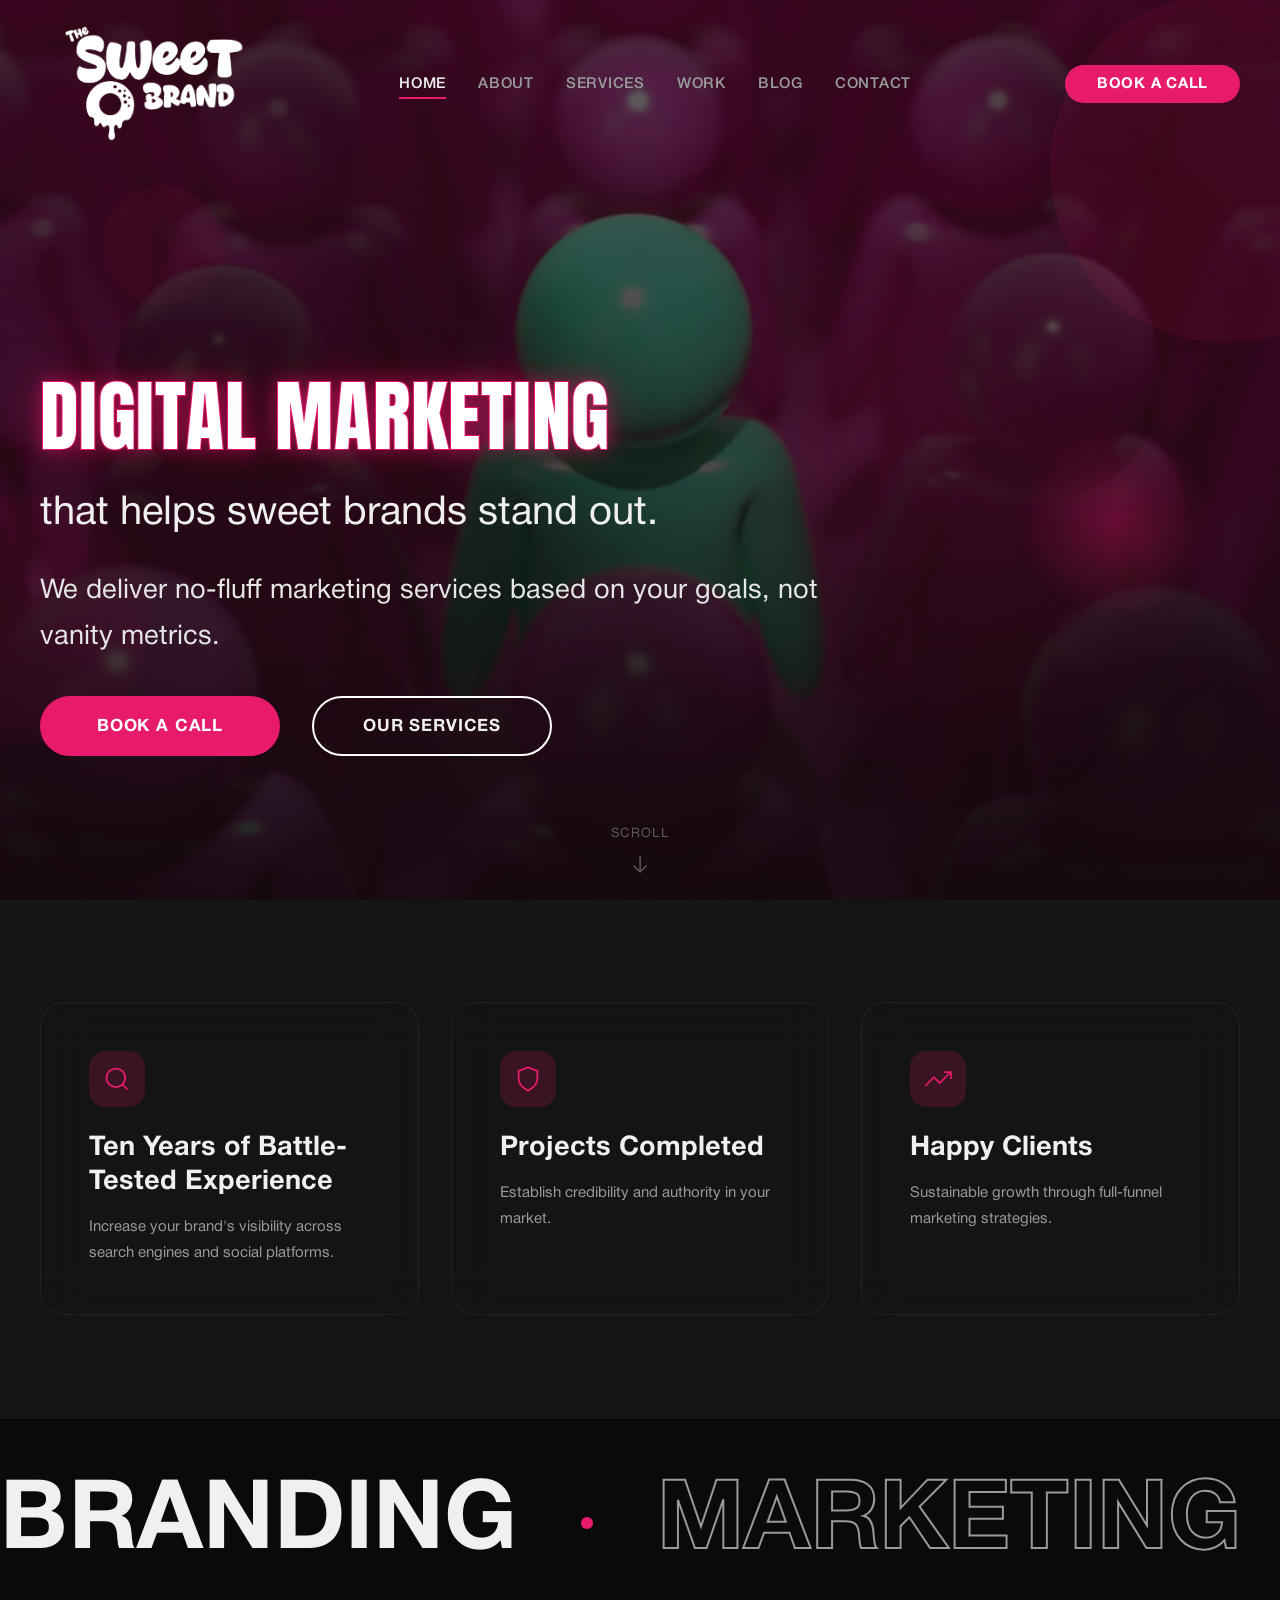
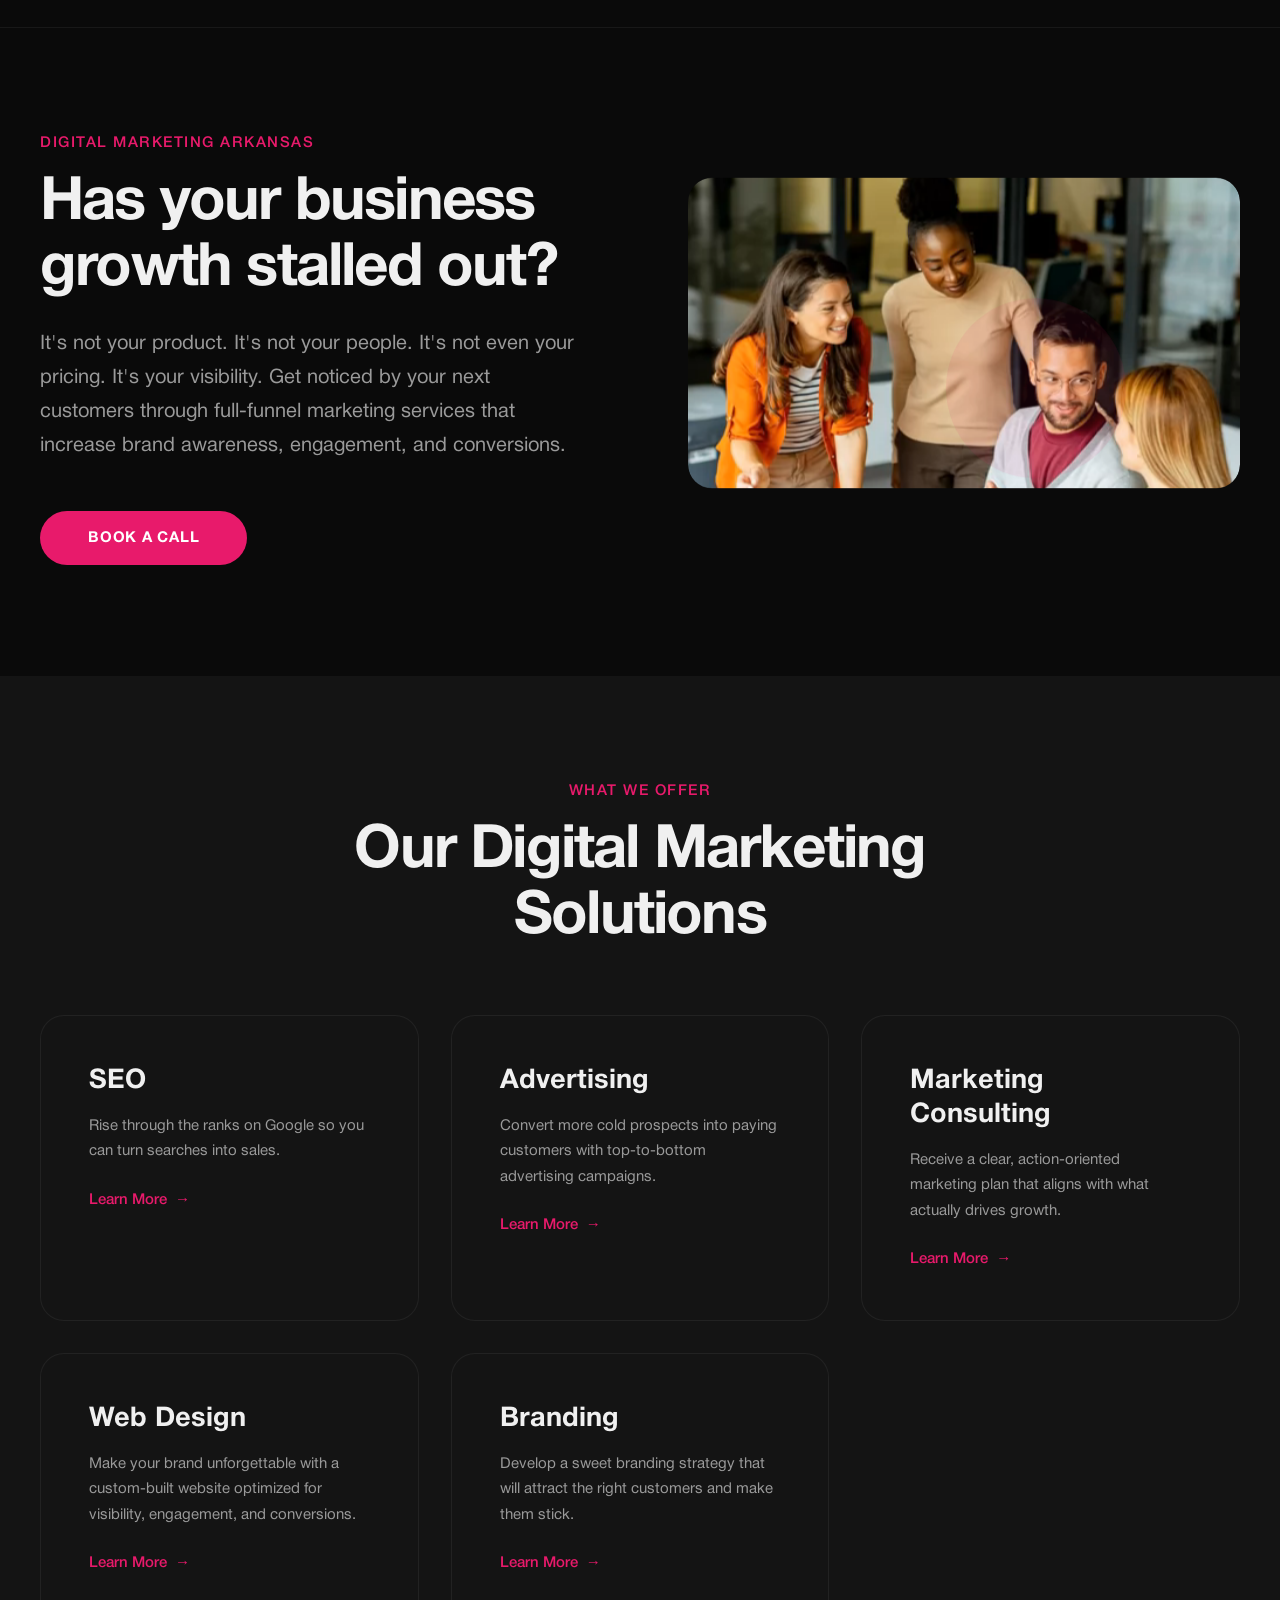
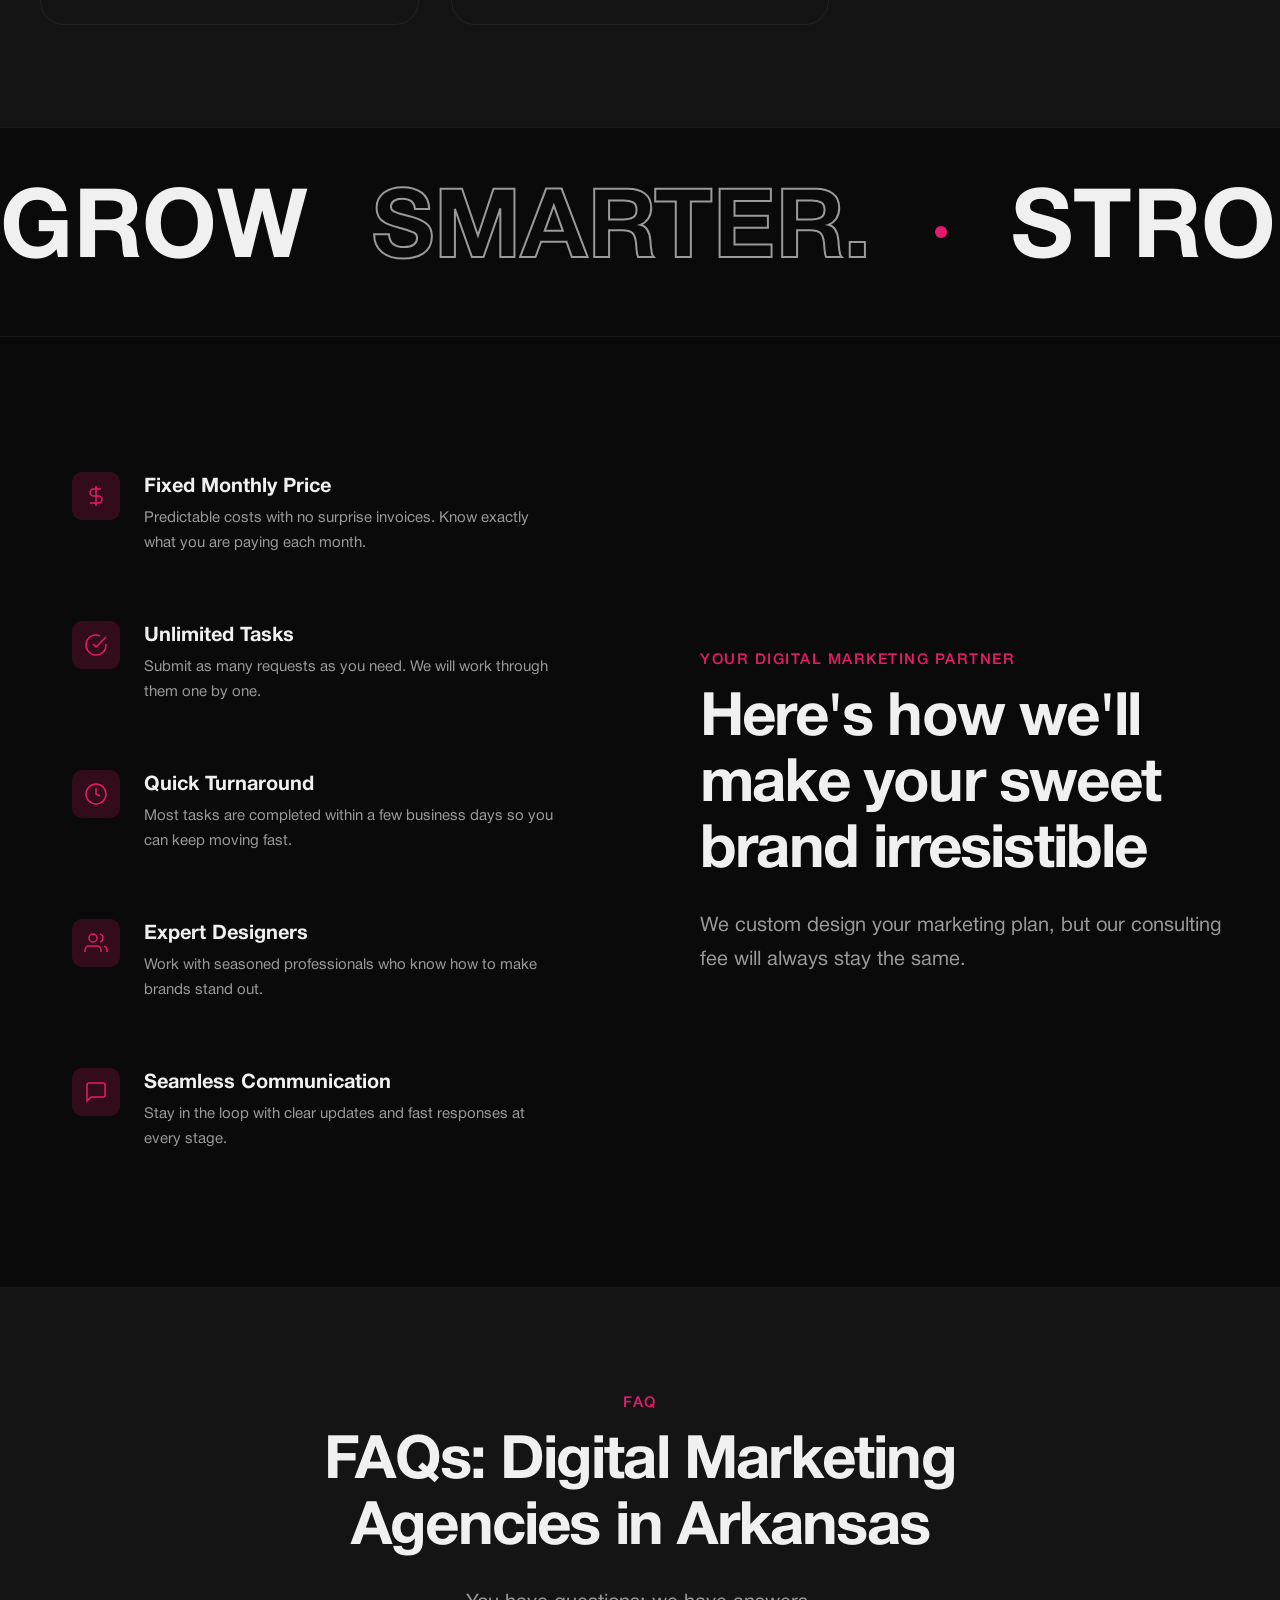
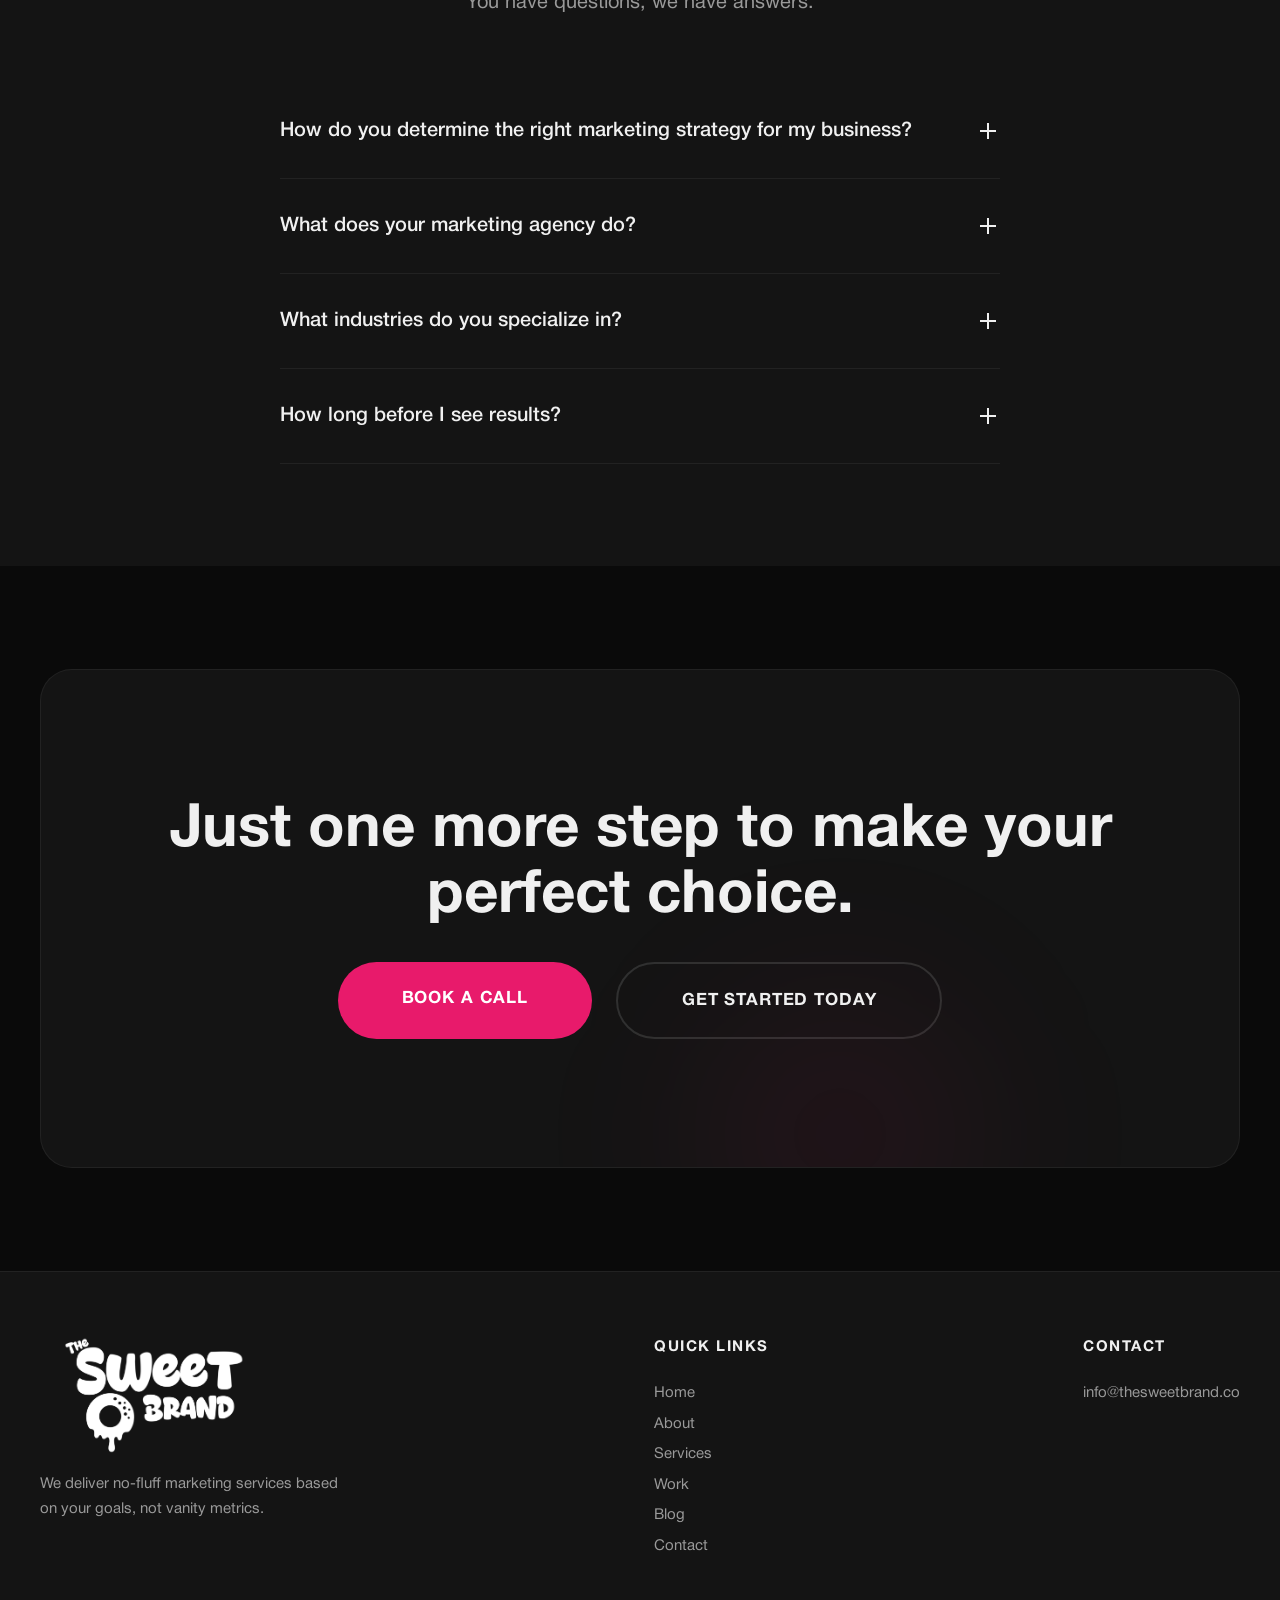
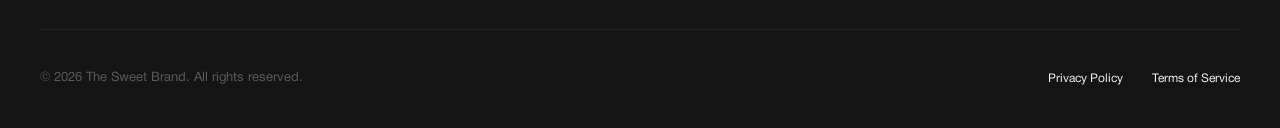
==== commit 5ee4a0b4: "Fix stale content.json cache and restore Our Services outline" ====
--- a/index.html
+++ b/index.html
@@ -17,7 +17,7 @@
   <link rel="stylesheet" href="css/components.css?v=2">
   <link rel="stylesheet" href="css/pages.css?v=2">
   <link rel="stylesheet" href="css/animations.css?v=2">
-  <link rel="stylesheet" href="css/hero-video.css?v=8">
+  <link rel="stylesheet" href="css/hero-video.css?v=9">
   <meta name="head-custom-code">
 </head>
 <body>
@@ -107,7 +107,7 @@
           <div class="card__icon">
             <svg width="28" height="28" viewBox="0 0 24 24" fill="none" stroke="currentColor" stroke-width="1.5"><circle cx="11" cy="11" r="8"/><path d="m21 21-4.35-4.35"/></svg>
           </div>
-          <h3 class="card__title pillar-1-title">Get Discovered</h3>
+          <h3 class="card__title pillar-1-title">Ten Years of Battle-Tested Experience</h3>
           <p class="card__description pillar-1-description">Increase your brand's visibility across search engines and social platforms.</p>
         </div>
         <div class="card card--glass" data-cursor="pointer">
@@ -393,7 +393,7 @@
   <button class="back-to-top" id="backToTop" aria-label="Back to top">↑</button>
 
   <!-- Scripts -->
-  <script src="js/content-loader.js?v=2"></script>
+  <script src="js/content-loader.js?v=3"></script>
   <script src="js/app.js?v=2"></script>
   <script src="js/components.js?v=2"></script>
   <script src="js/animations.js?v=2"></script>
--- a/css/hero-video.css
+++ b/css/hero-video.css
@@ -35,6 +35,7 @@
 /* Homepage hero CTAs: identical pill boxes with centered labels. */
 .hero .hero__ctas .btn { box-sizing: border-box; display: inline-flex; align-items: center; justify-content: center; text-align: center; width: 15rem; height: 3.75rem; padding: 0 1rem; border: 2px solid transparent; line-height: 1; white-space: nowrap; }
 .hero .hero__ctas .btn--primary { border-color: var(--color-accent); }
+.hero .hero__ctas .btn--outline { border-color: #ffffff; }
 .hero .hero__ctas .btn > span { display: block; line-height: 1; }
 @media (max-width: 600px) {
   .hero .hero__ctas { flex-direction: column; align-items: flex-start; gap: 1rem; }
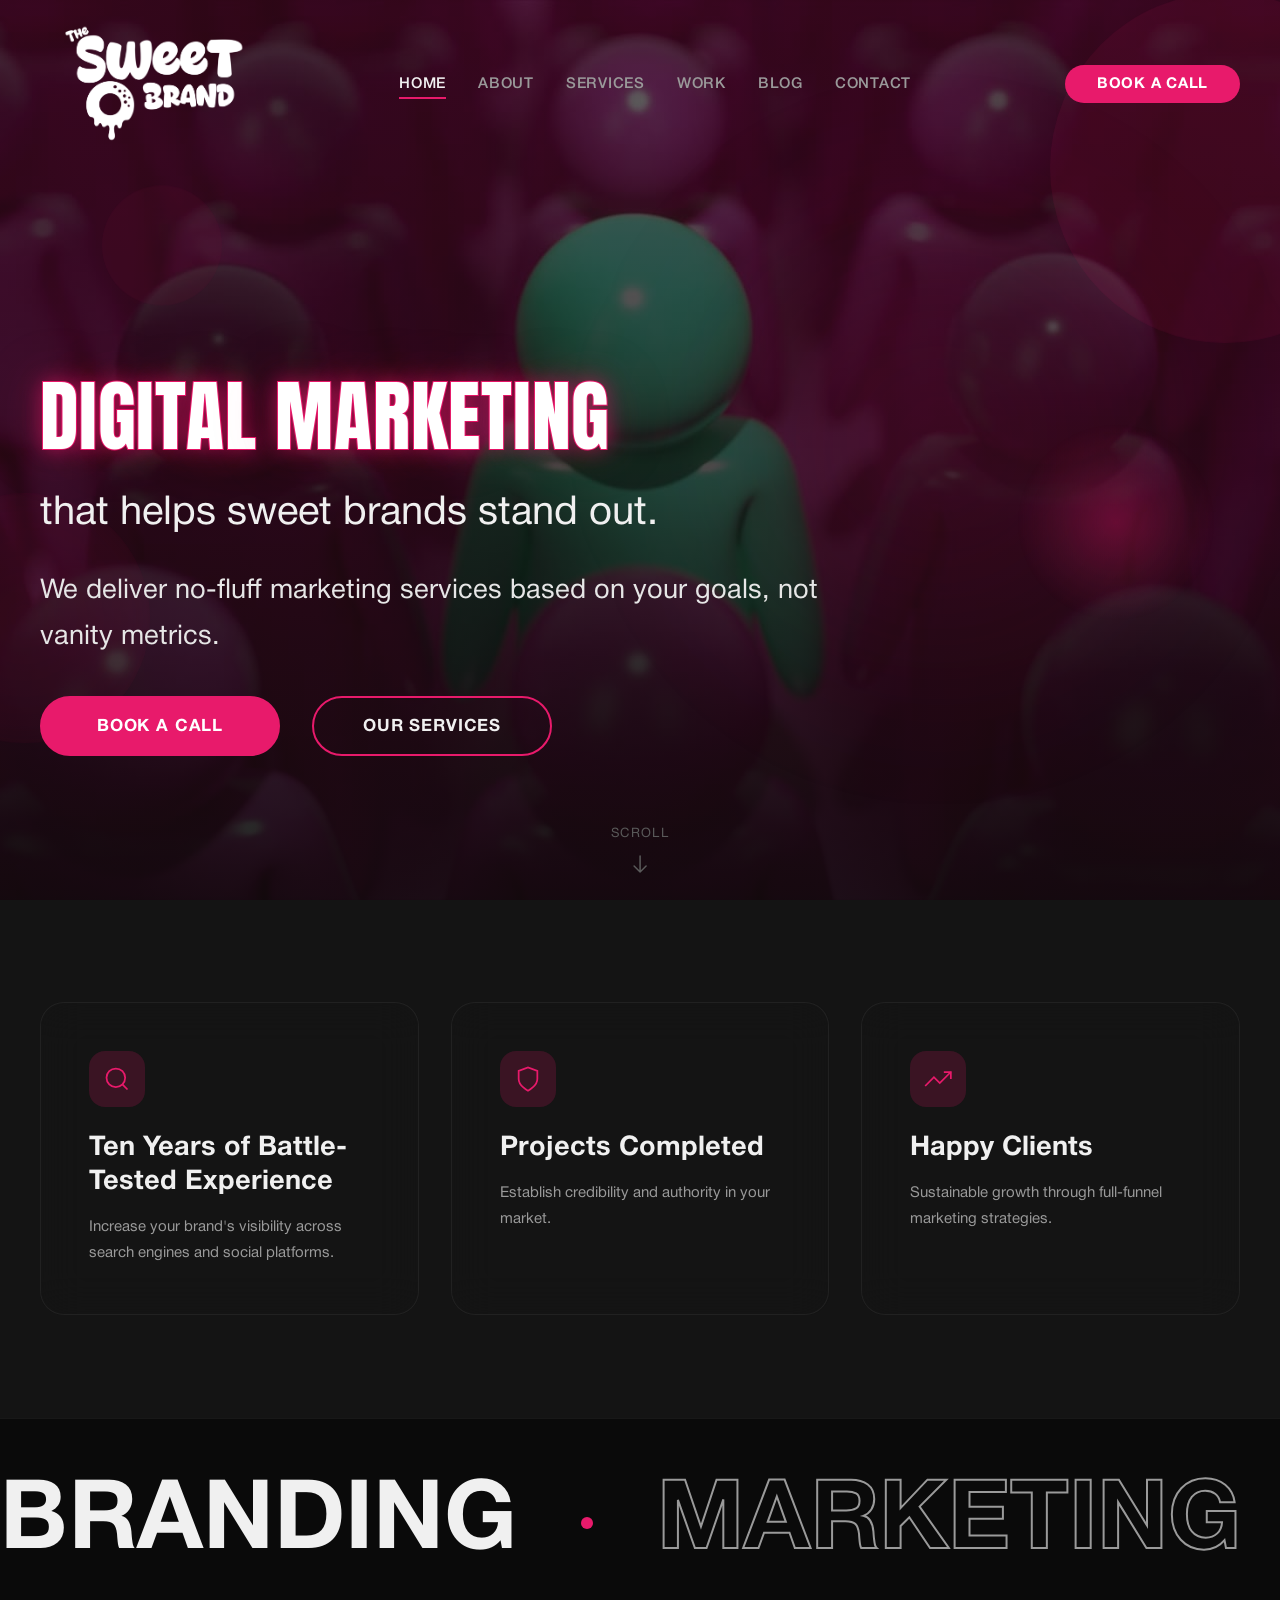
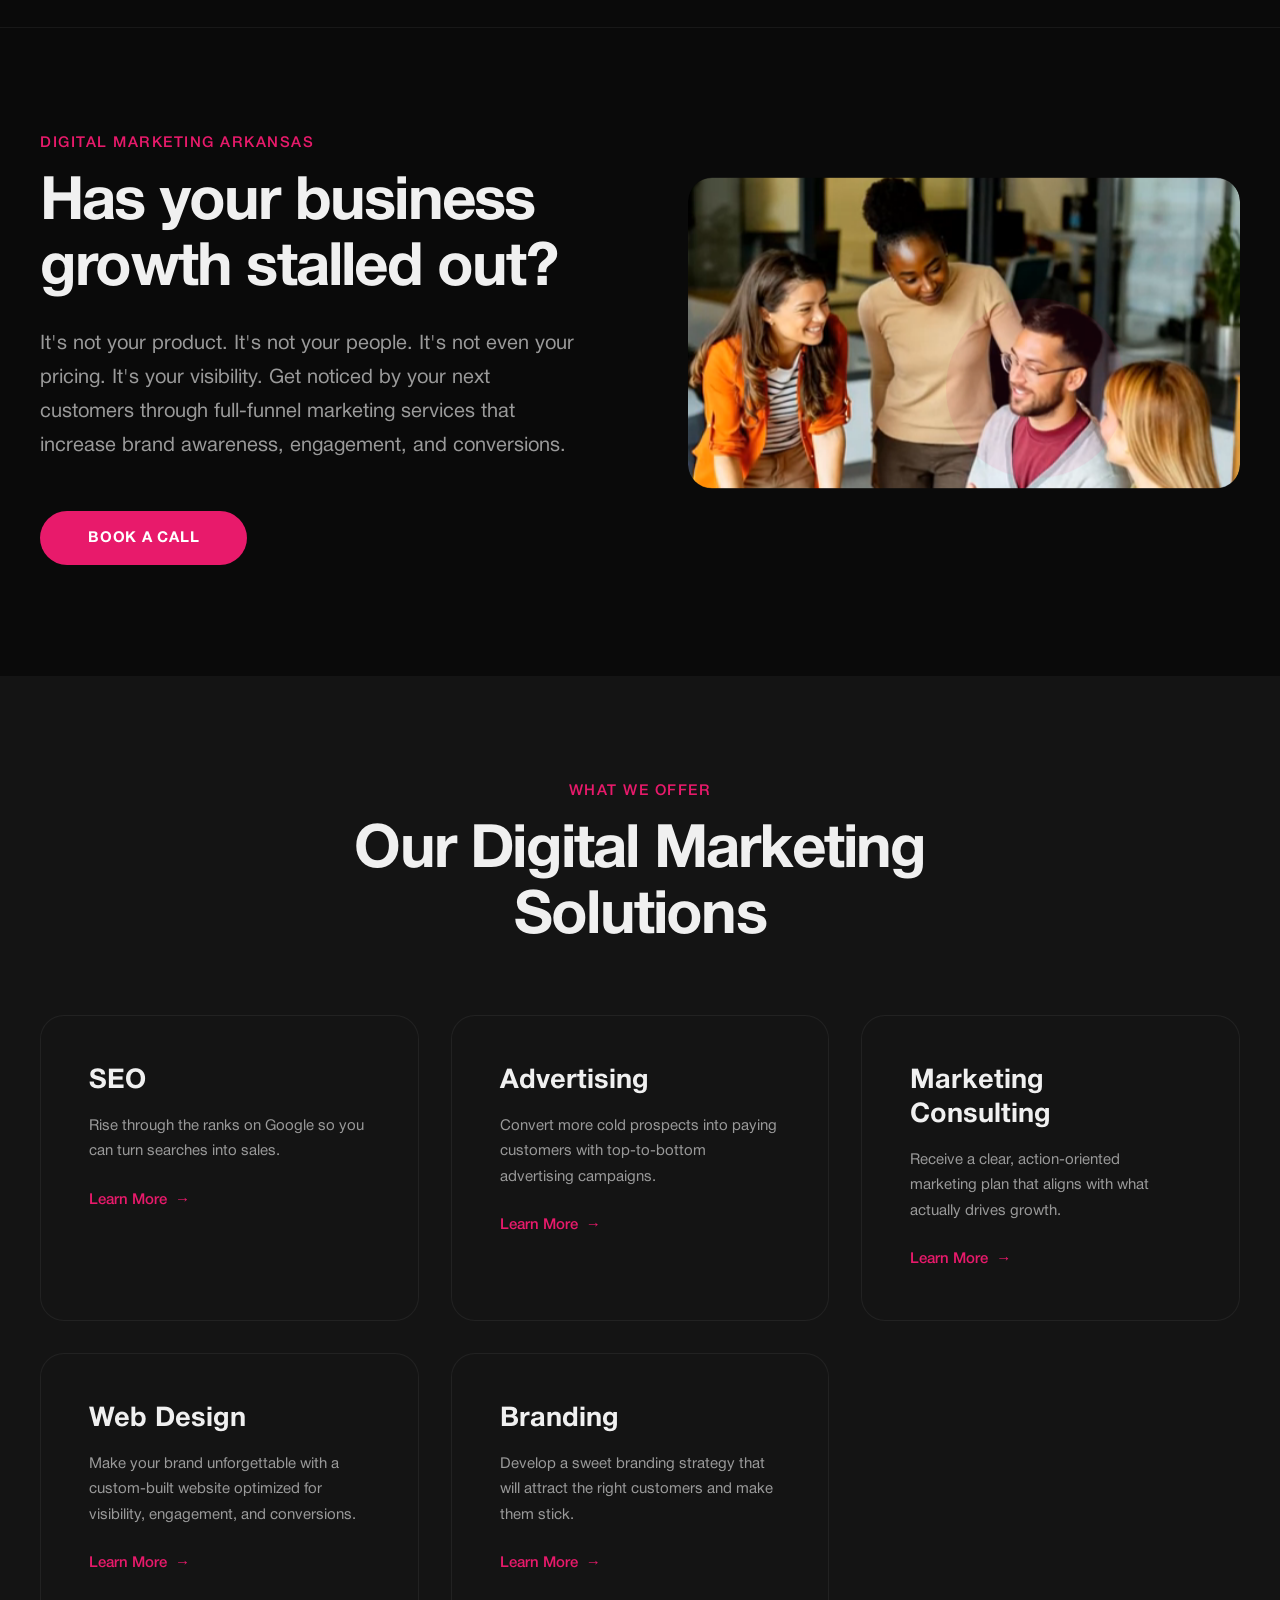
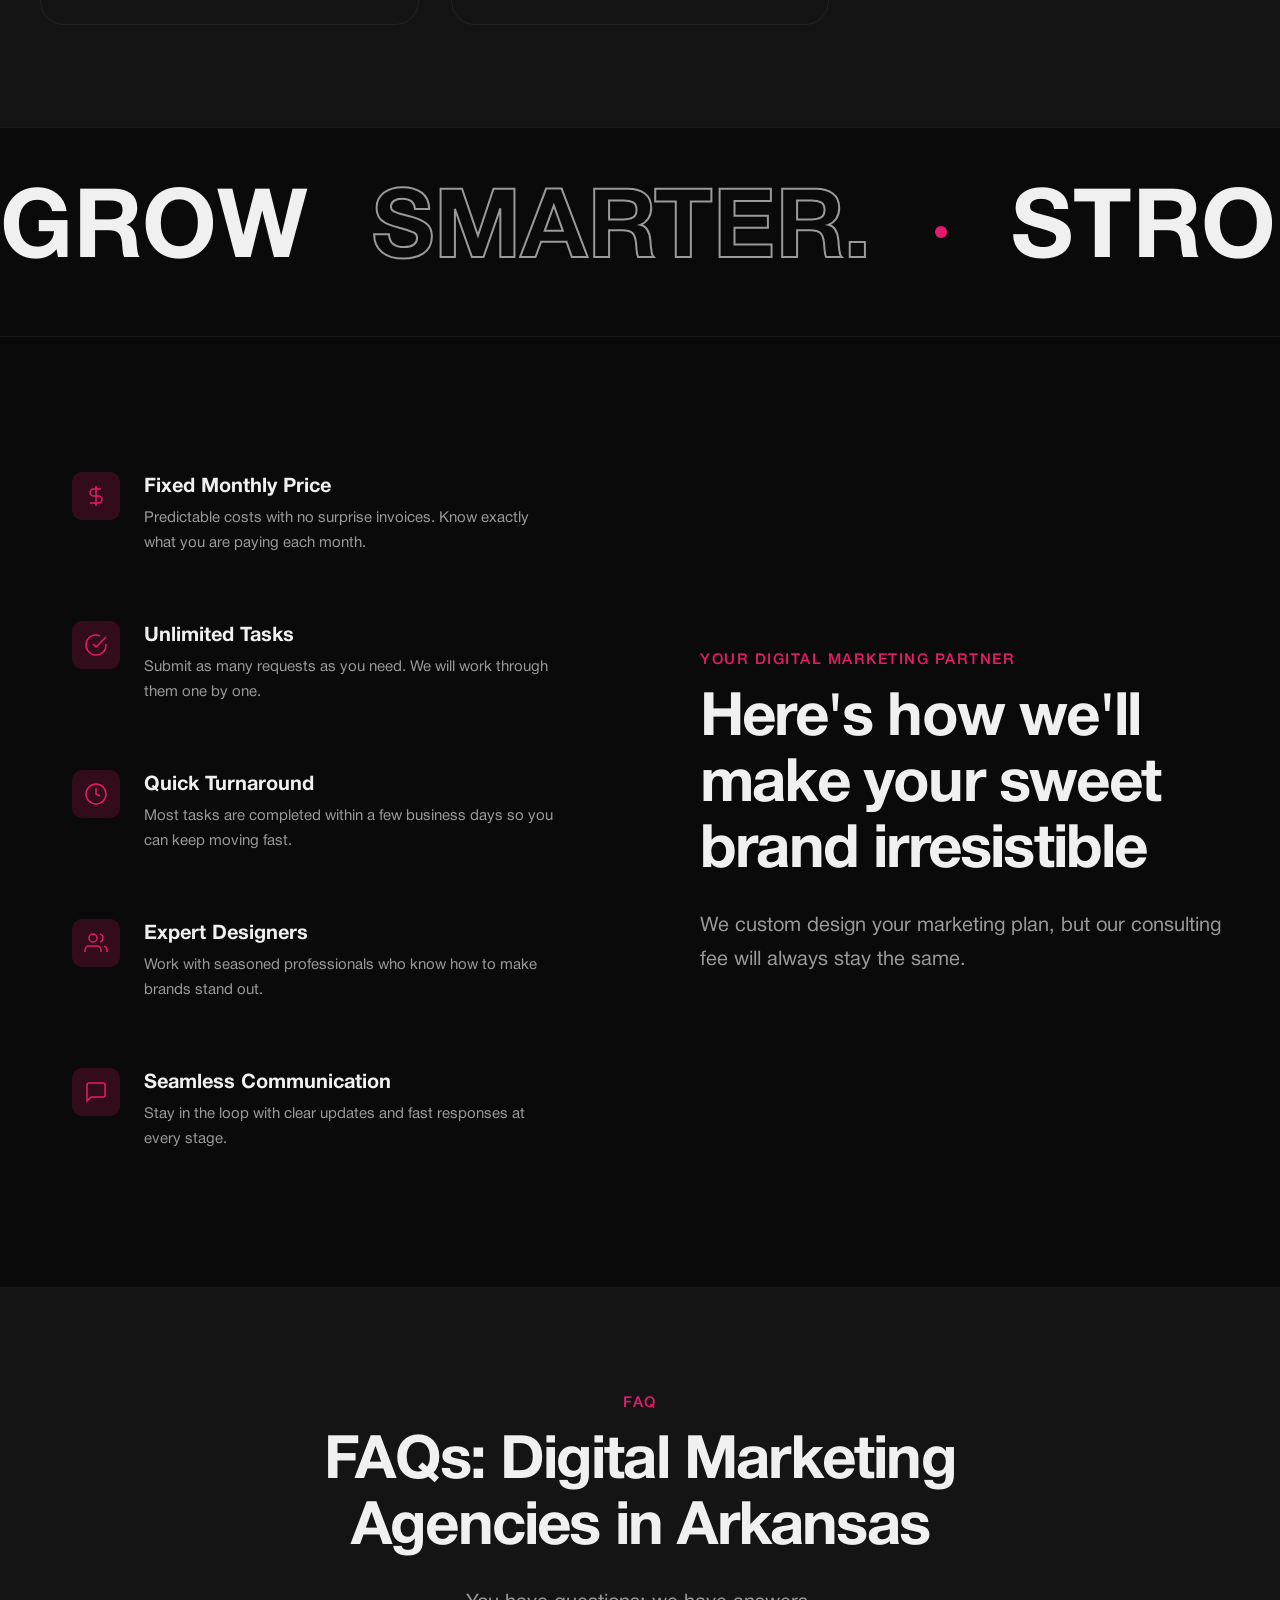
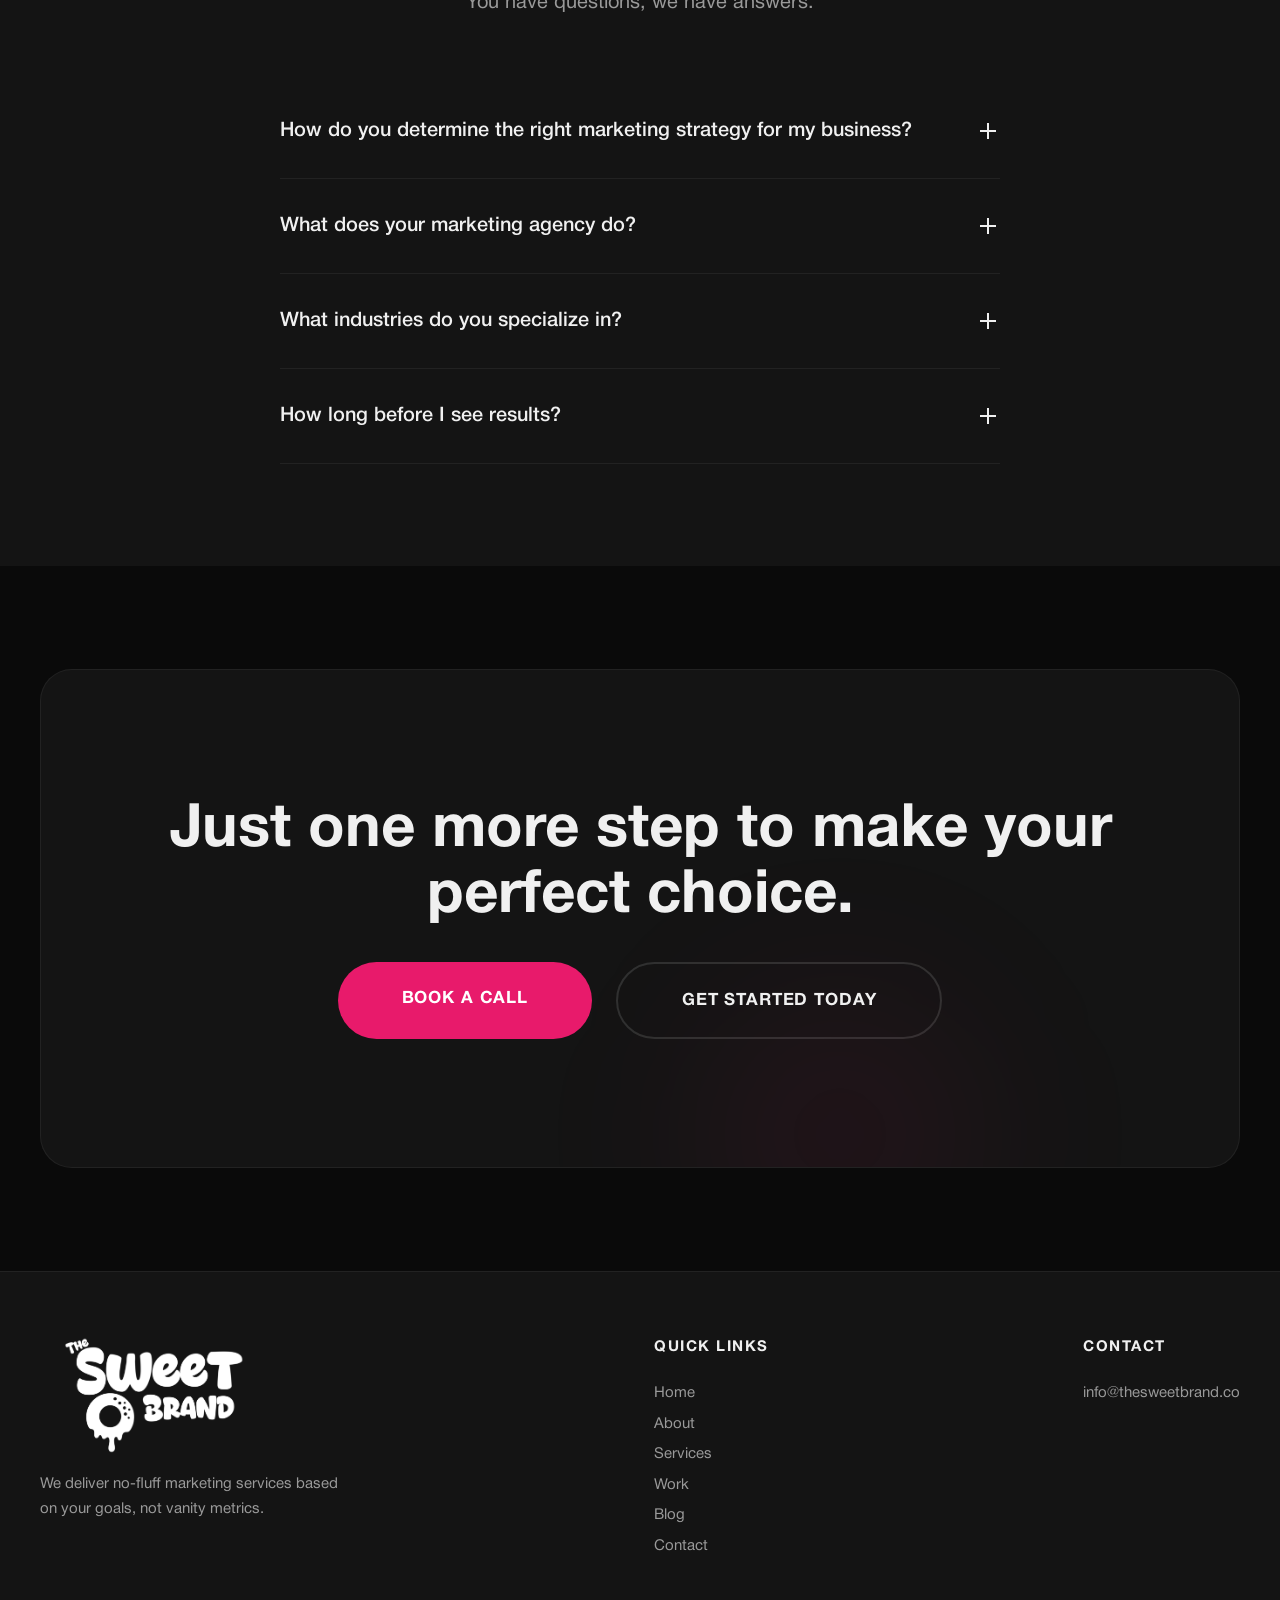
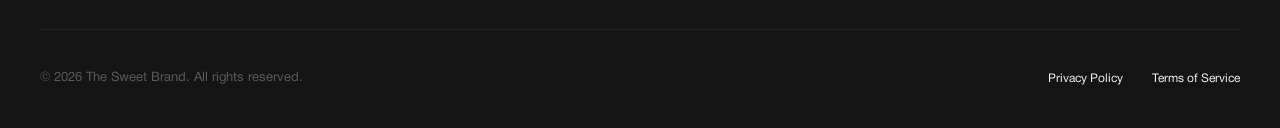
==== commit 974a1c6b: "Hero Our Services pill: pink outline" ====
--- a/index.html
+++ b/index.html
@@ -17,7 +17,7 @@
   <link rel="stylesheet" href="css/components.css?v=2">
   <link rel="stylesheet" href="css/pages.css?v=2">
   <link rel="stylesheet" href="css/animations.css?v=2">
-  <link rel="stylesheet" href="css/hero-video.css?v=9">
+  <link rel="stylesheet" href="css/hero-video.css?v=10">
   <meta name="head-custom-code">
 </head>
 <body>
--- a/css/hero-video.css
+++ b/css/hero-video.css
@@ -35,7 +35,7 @@
 /* Homepage hero CTAs: identical pill boxes with centered labels. */
 .hero .hero__ctas .btn { box-sizing: border-box; display: inline-flex; align-items: center; justify-content: center; text-align: center; width: 15rem; height: 3.75rem; padding: 0 1rem; border: 2px solid transparent; line-height: 1; white-space: nowrap; }
 .hero .hero__ctas .btn--primary { border-color: var(--color-accent); }
-.hero .hero__ctas .btn--outline { border-color: #ffffff; }
+.hero .hero__ctas .btn--outline { border-color: var(--color-accent); }
 .hero .hero__ctas .btn > span { display: block; line-height: 1; }
 @media (max-width: 600px) {
   .hero .hero__ctas { flex-direction: column; align-items: flex-start; gap: 1rem; }
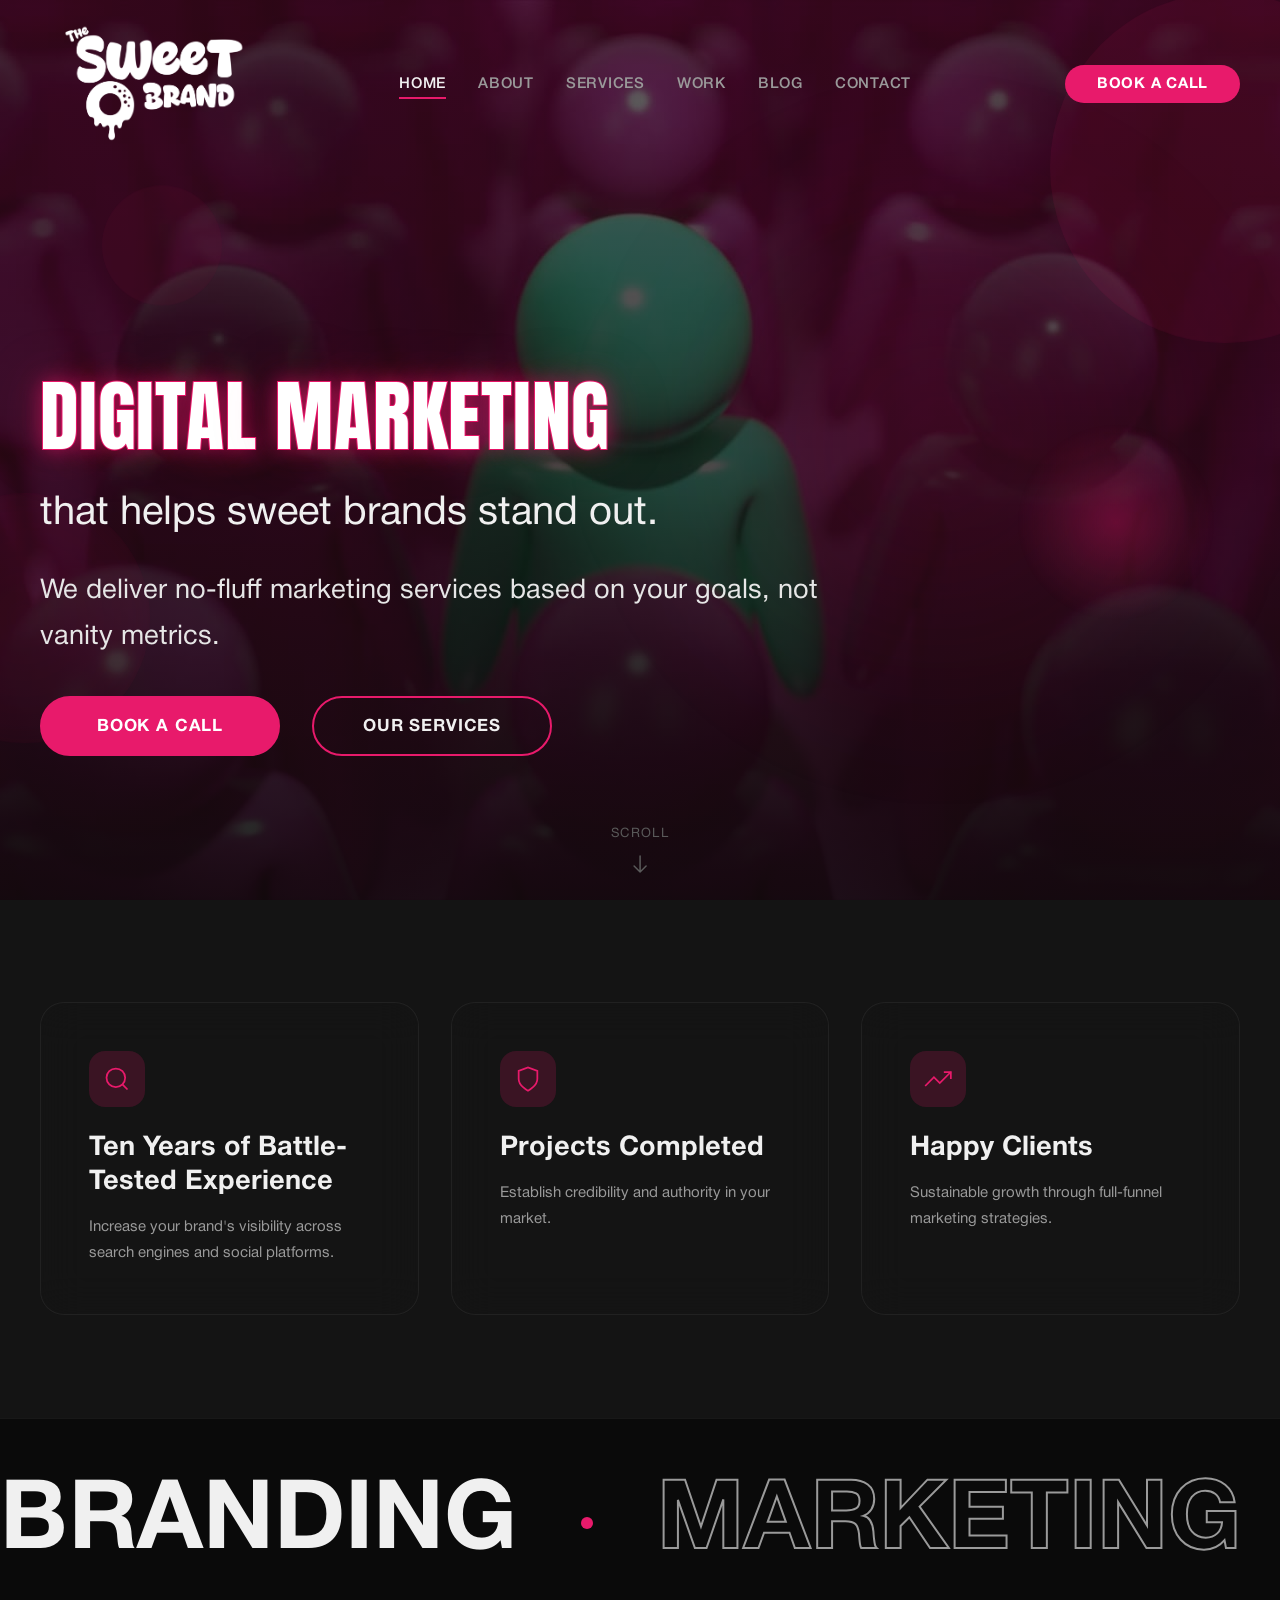
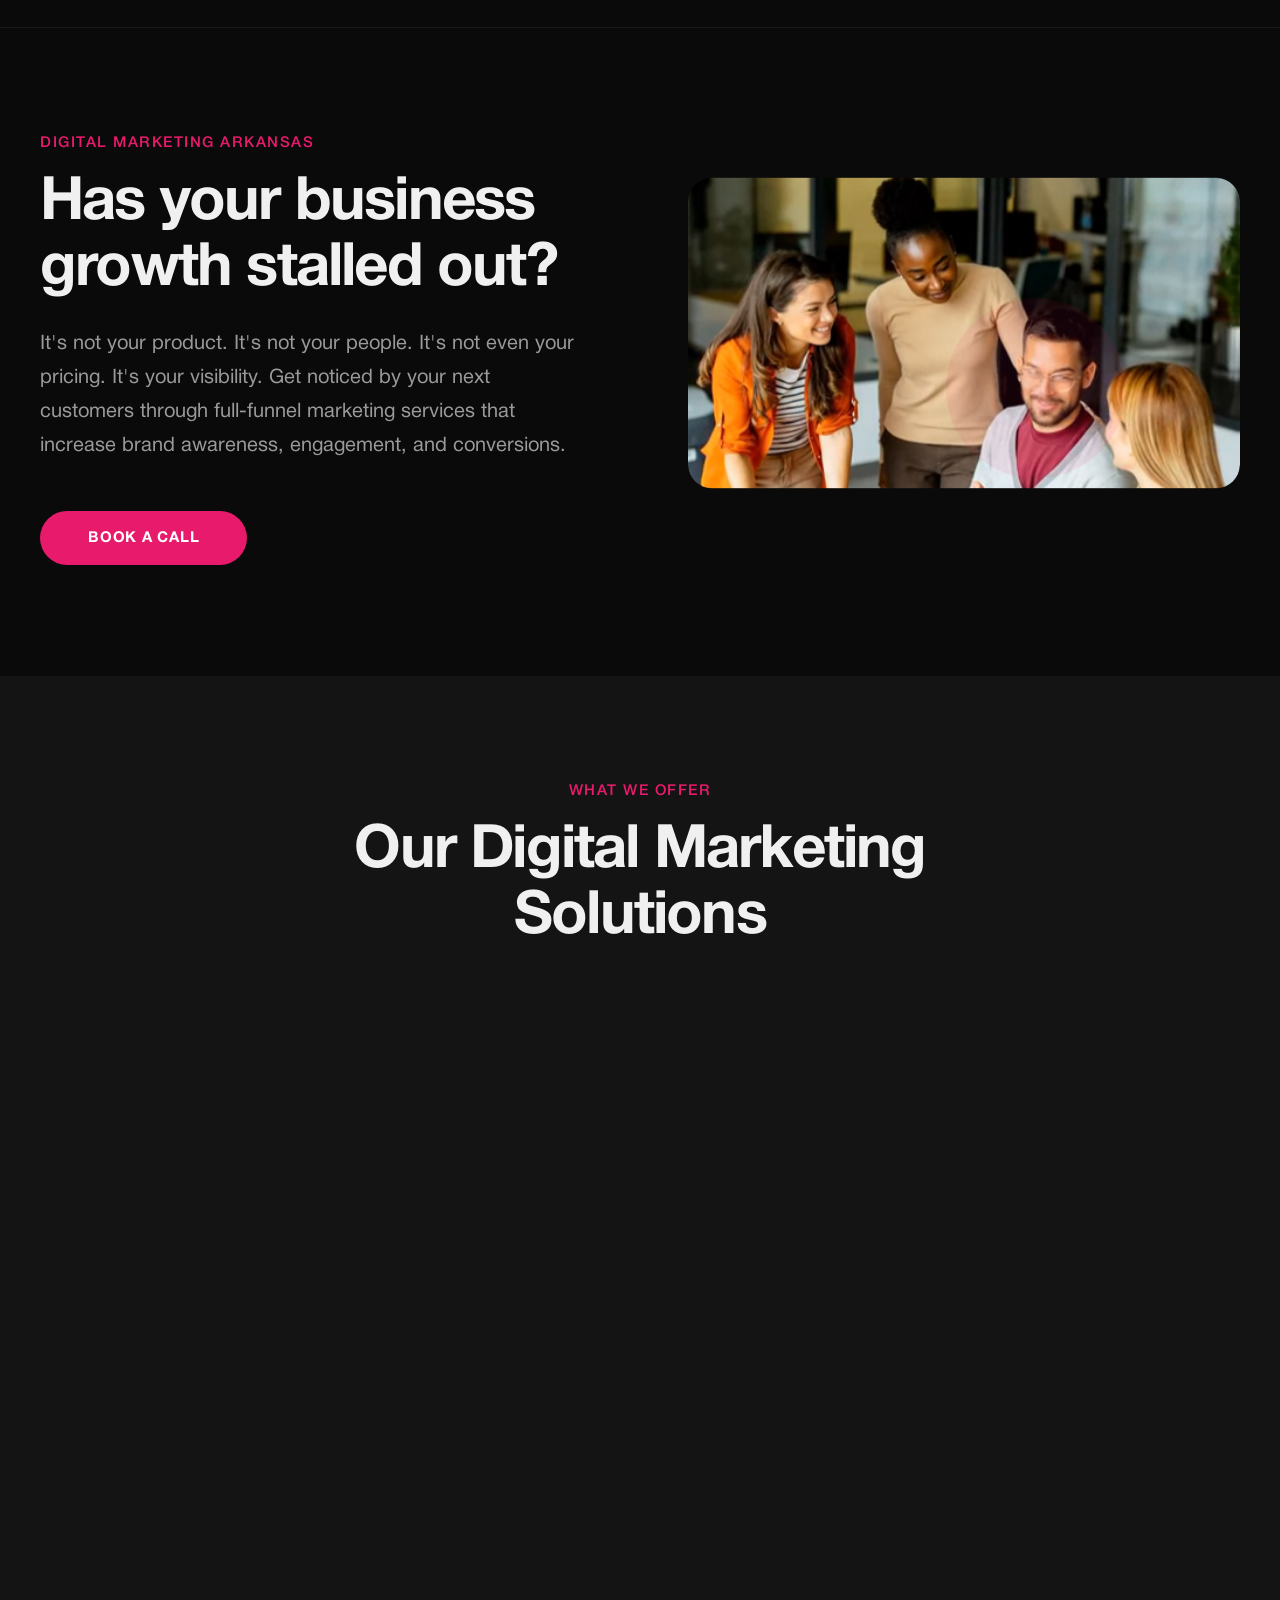
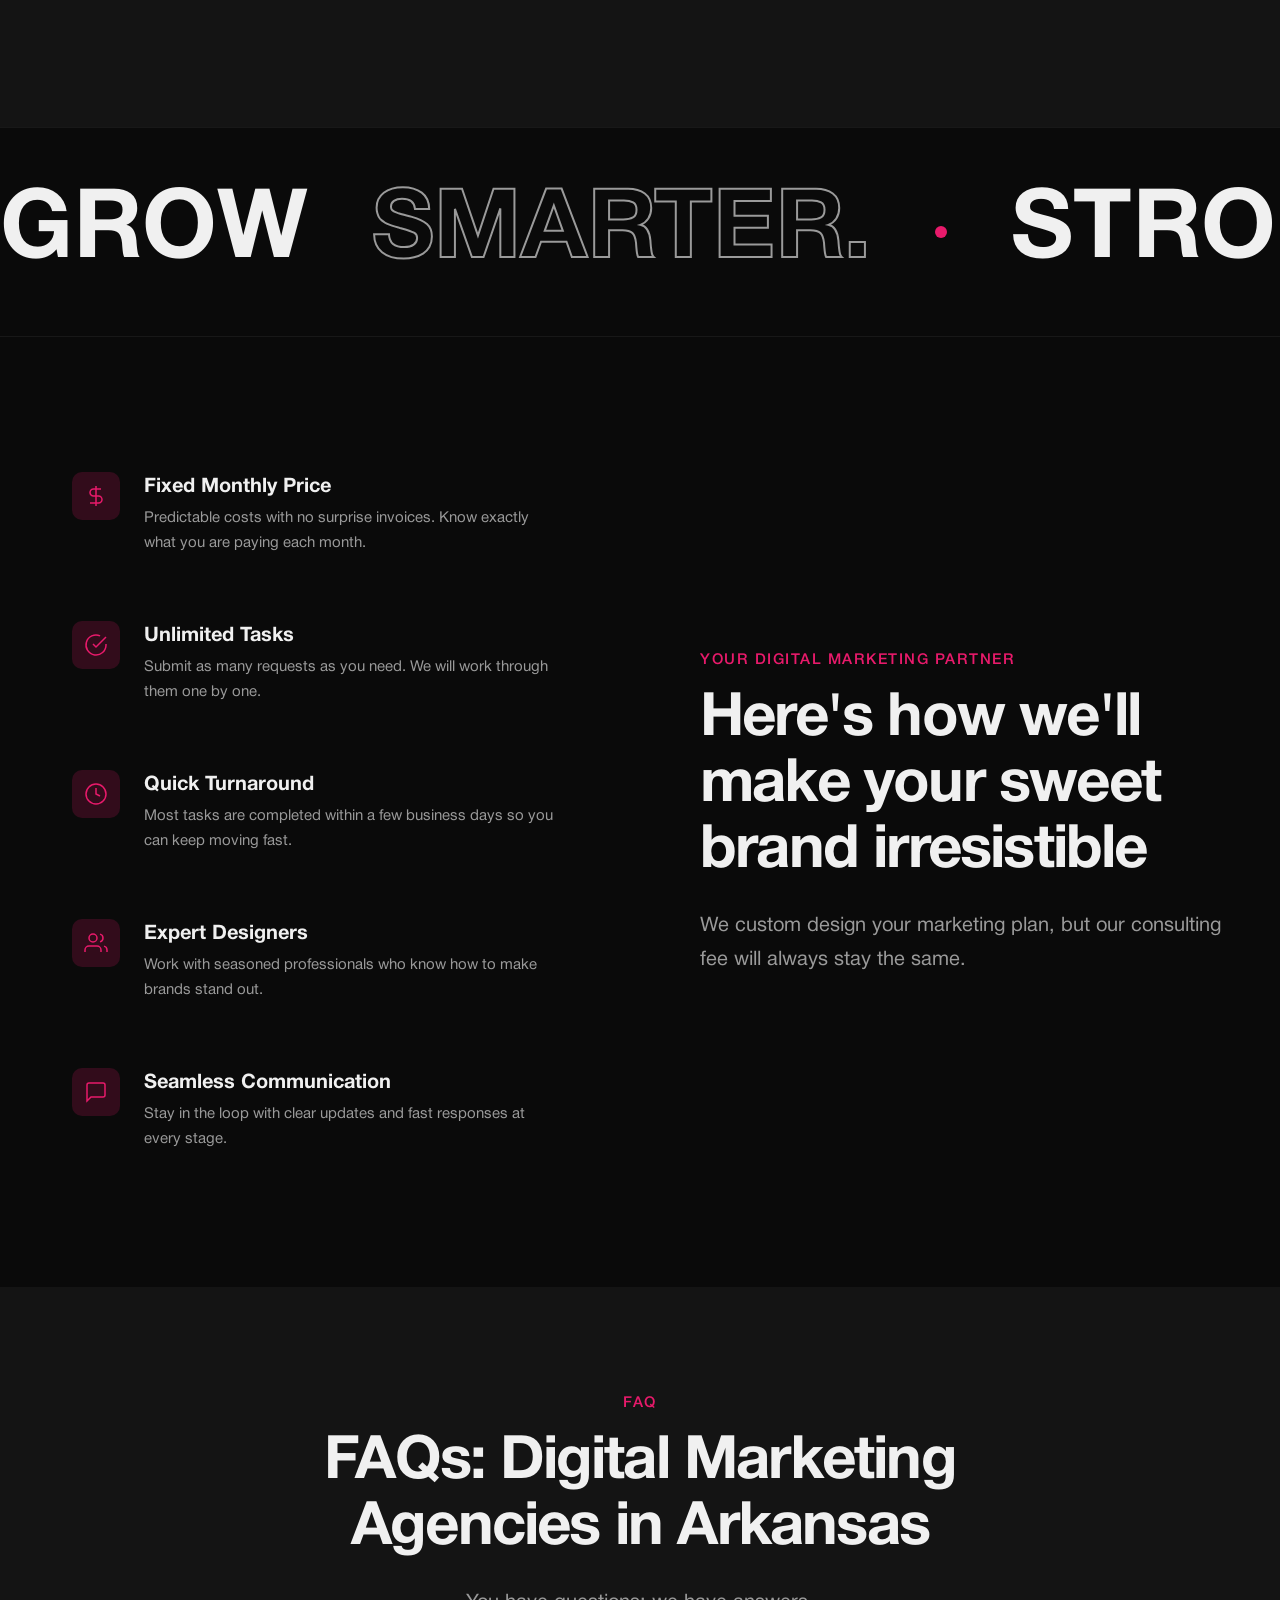
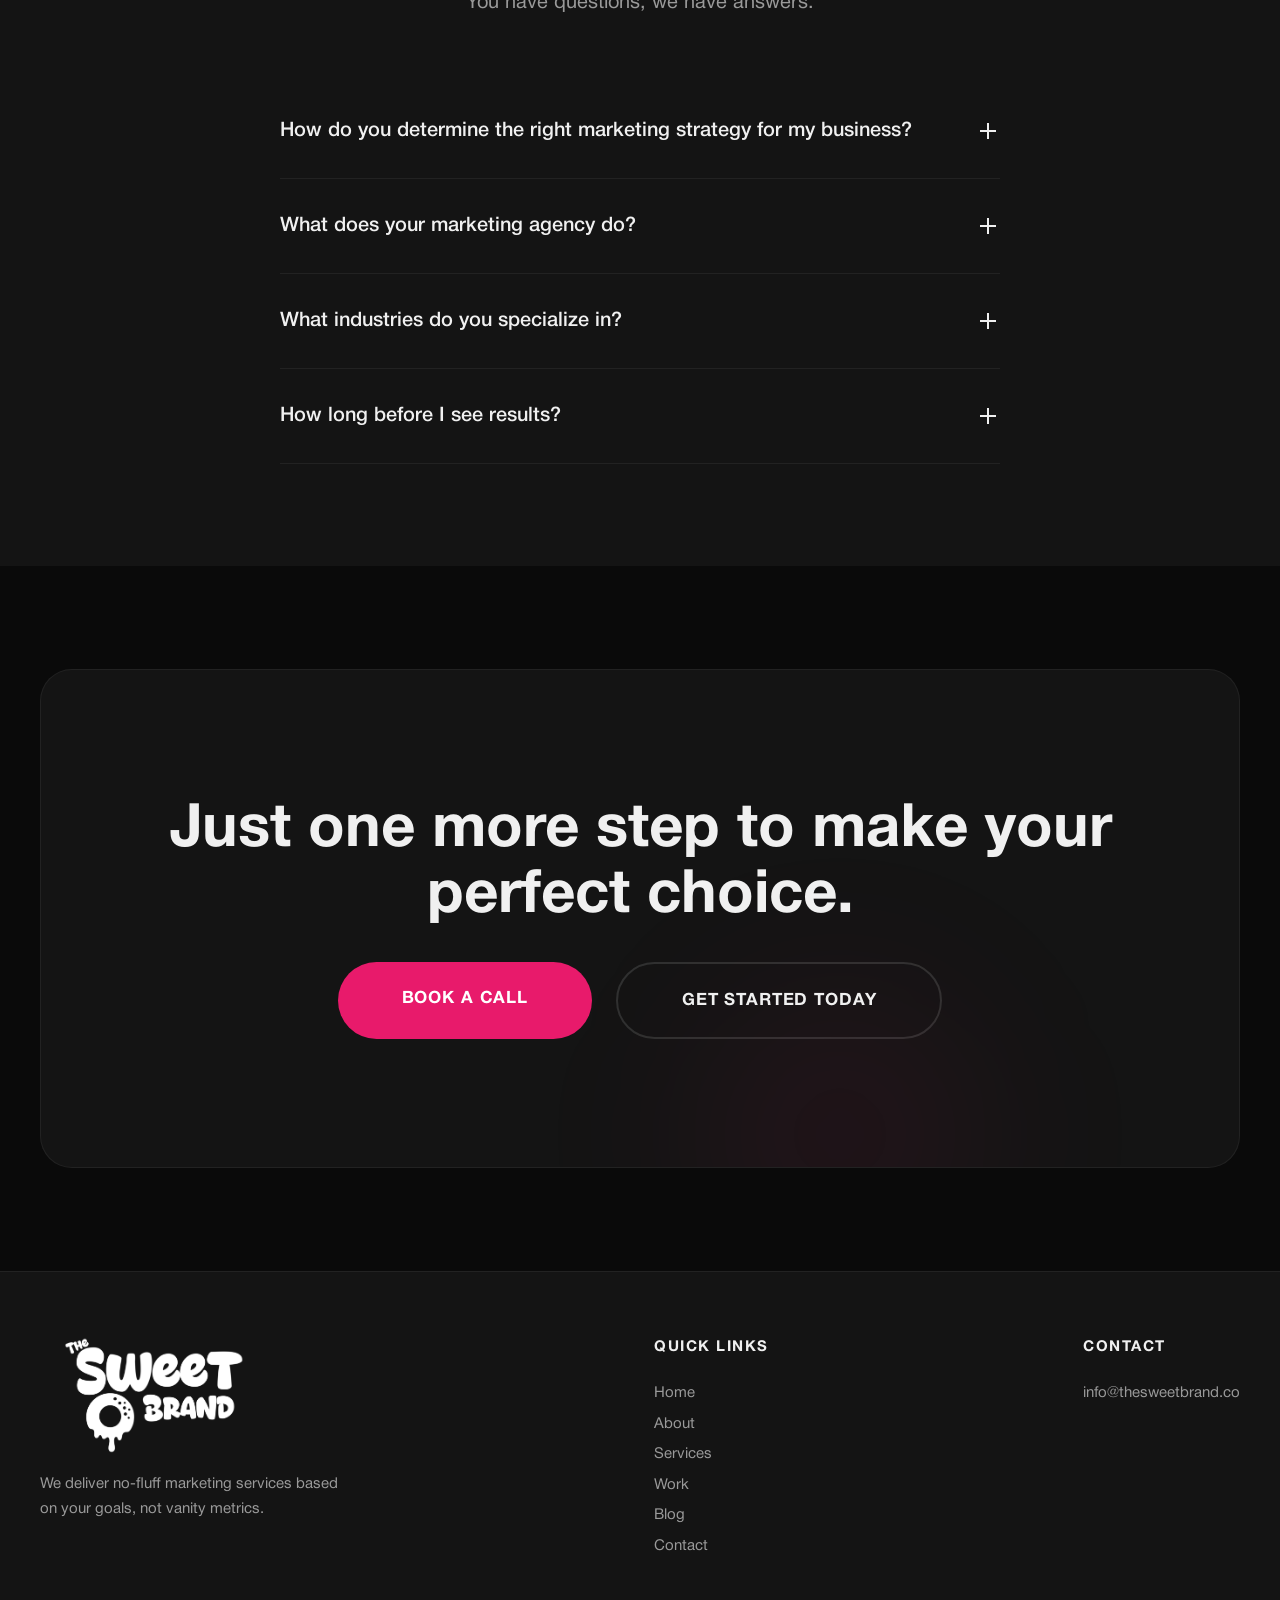
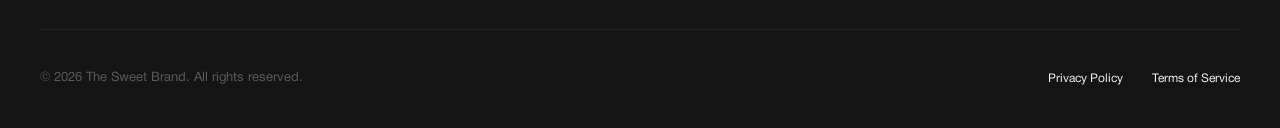
==== commit e989ba22: "Remove em dashes from visible site copy and titles" ====
--- a/index.html
+++ b/index.html
@@ -3,9 +3,9 @@
 <head>
   <meta charset="UTF-8">
   <meta name="viewport" content="width=device-width, initial-scale=1.0">
-  <title class="meta-title">Sweet Brand — Digital Marketing That Helps Sweet Brands Stand Out</title>
+  <title class="meta-title">Sweet Brand | Digital Marketing That Helps Sweet Brands Stand Out</title>
   <meta name="description" class="meta-description" content="We deliver no-fluff marketing services based on your goals, not vanity metrics.">
-  <meta property="og:title" class="og-title" content="Sweet Brand — Digital Marketing">
+  <meta property="og:title" class="og-title" content="Sweet Brand | Digital Marketing">
   <meta property="og:description" class="og-description" content="We deliver no-fluff marketing services based on your goals, not vanity metrics.">
   <meta property="og:image" class="og-image" content="">
   <meta property="og:type" content="website">
@@ -393,7 +393,7 @@
   <button class="back-to-top" id="backToTop" aria-label="Back to top">↑</button>
 
   <!-- Scripts -->
-  <script src="js/content-loader.js?v=3"></script>
+  <script src="js/content-loader.js?v=4"></script>
   <script src="js/app.js?v=2"></script>
   <script src="js/components.js?v=2"></script>
   <script src="js/animations.js?v=2"></script>
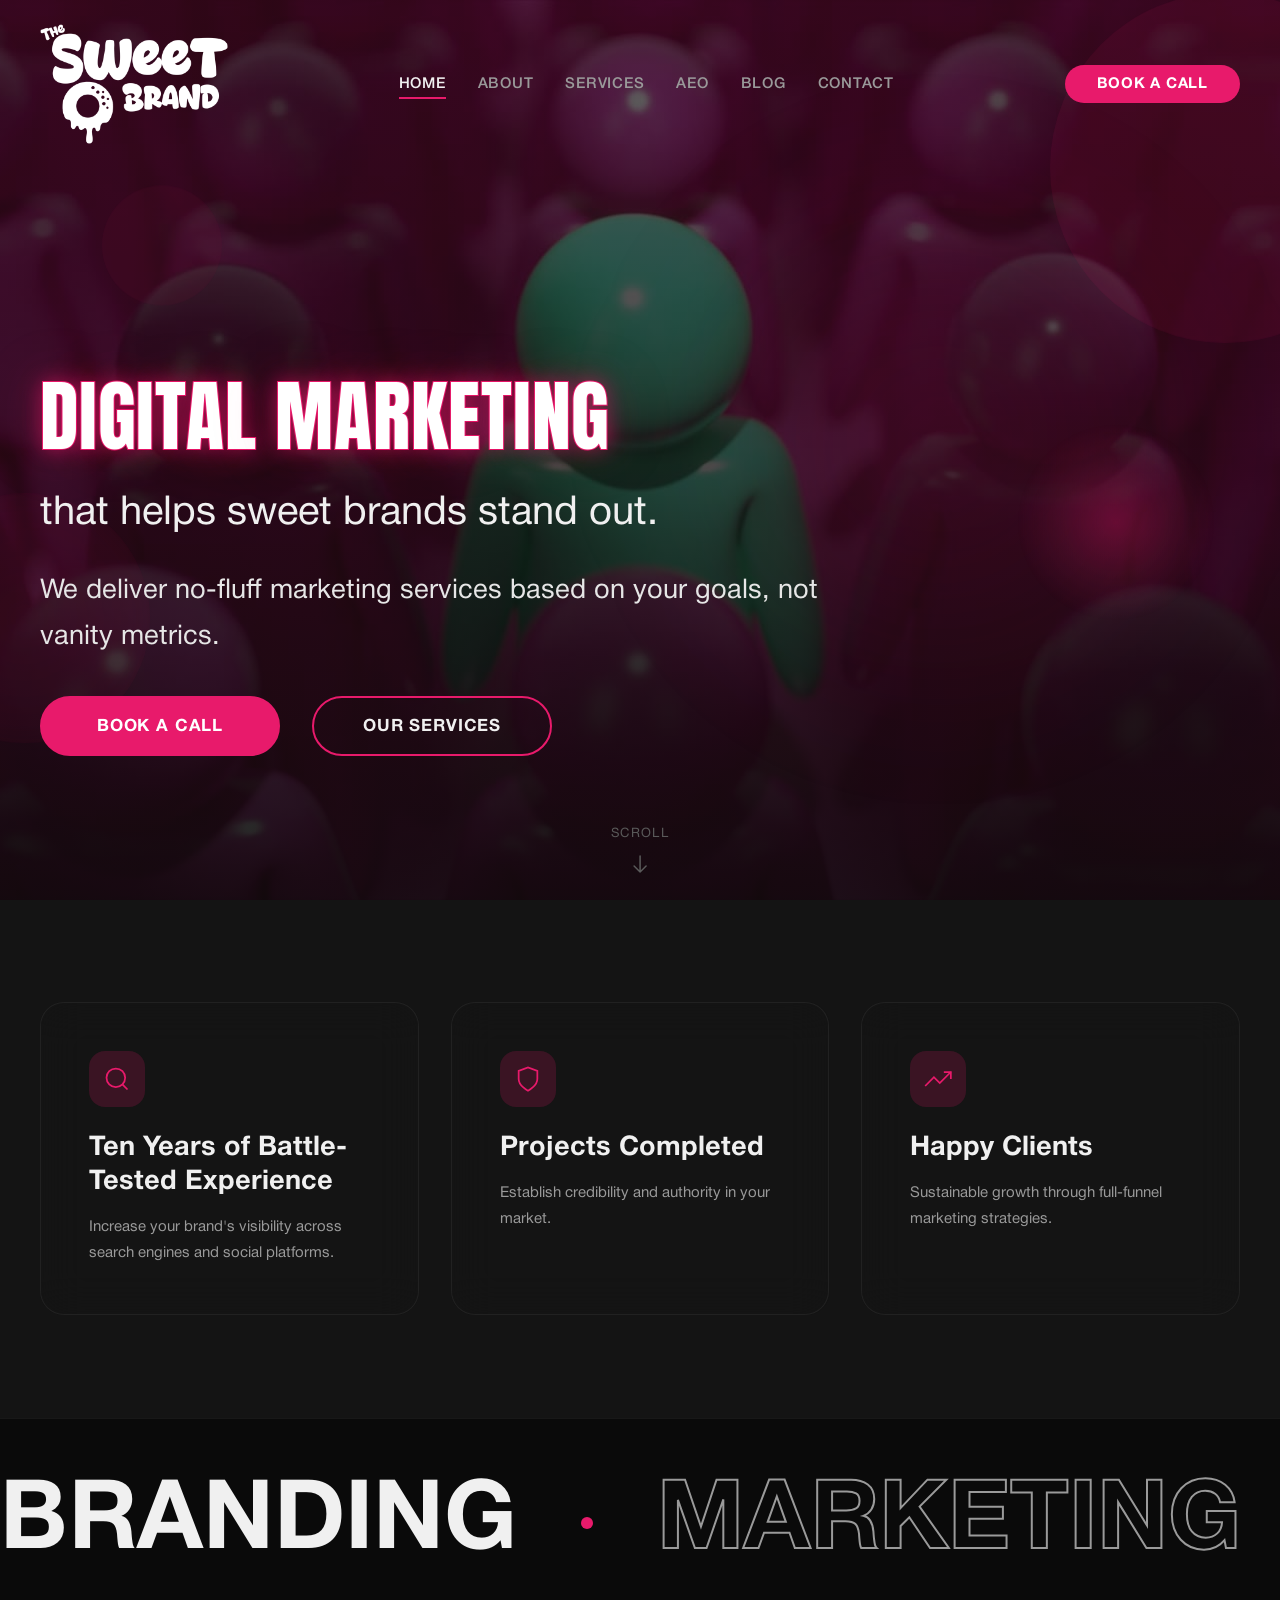
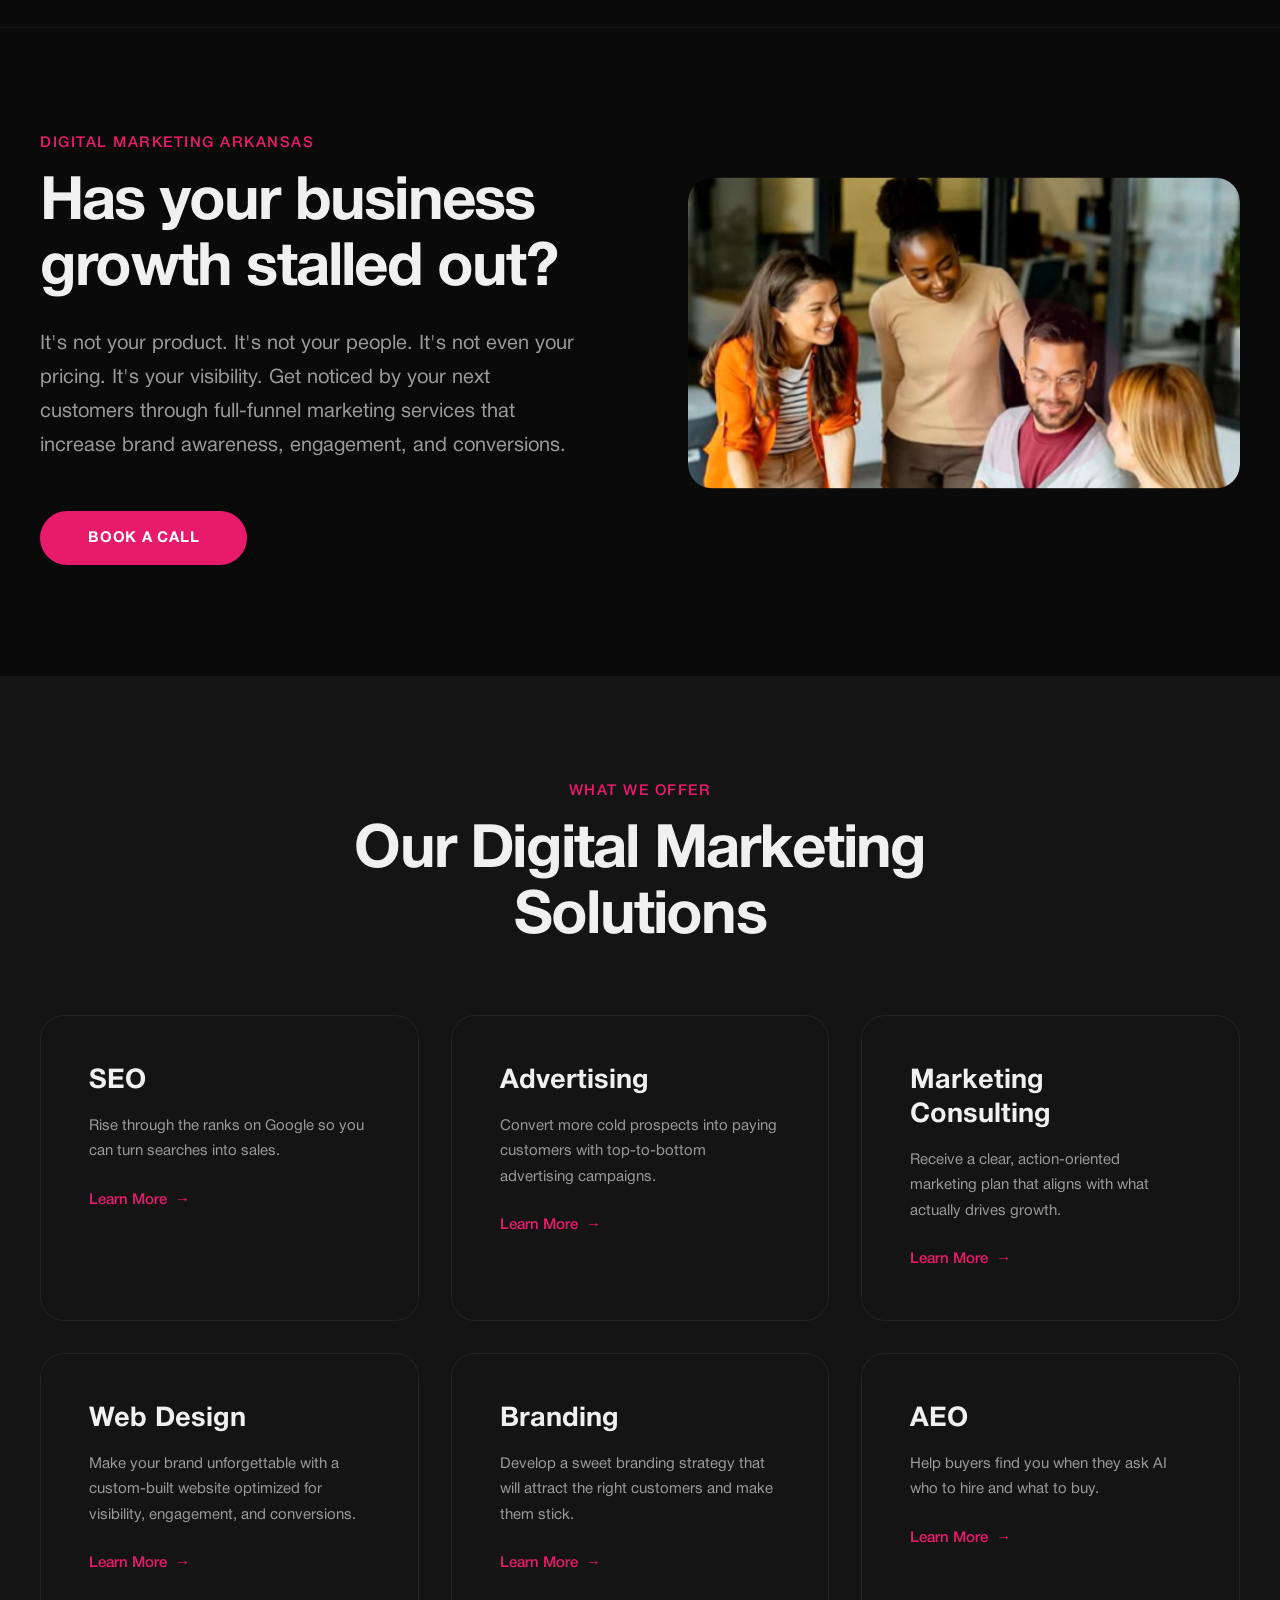
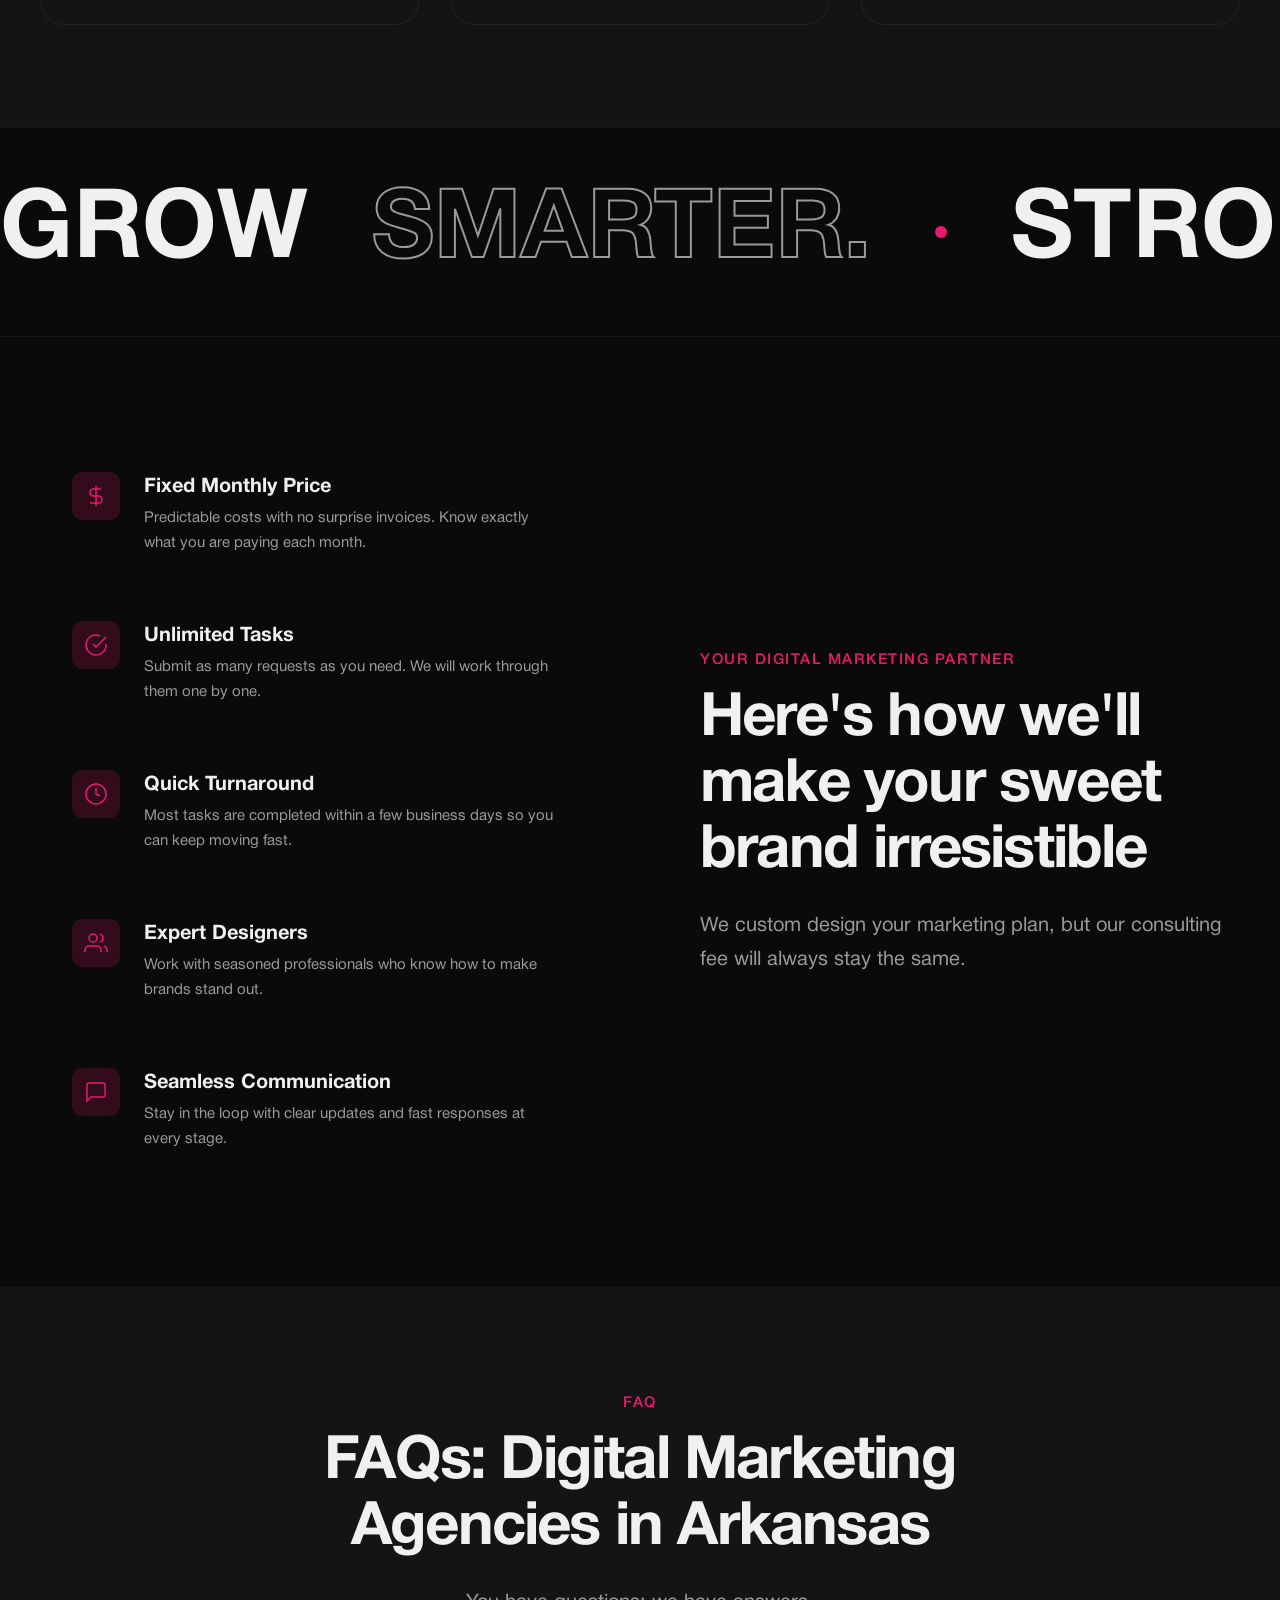
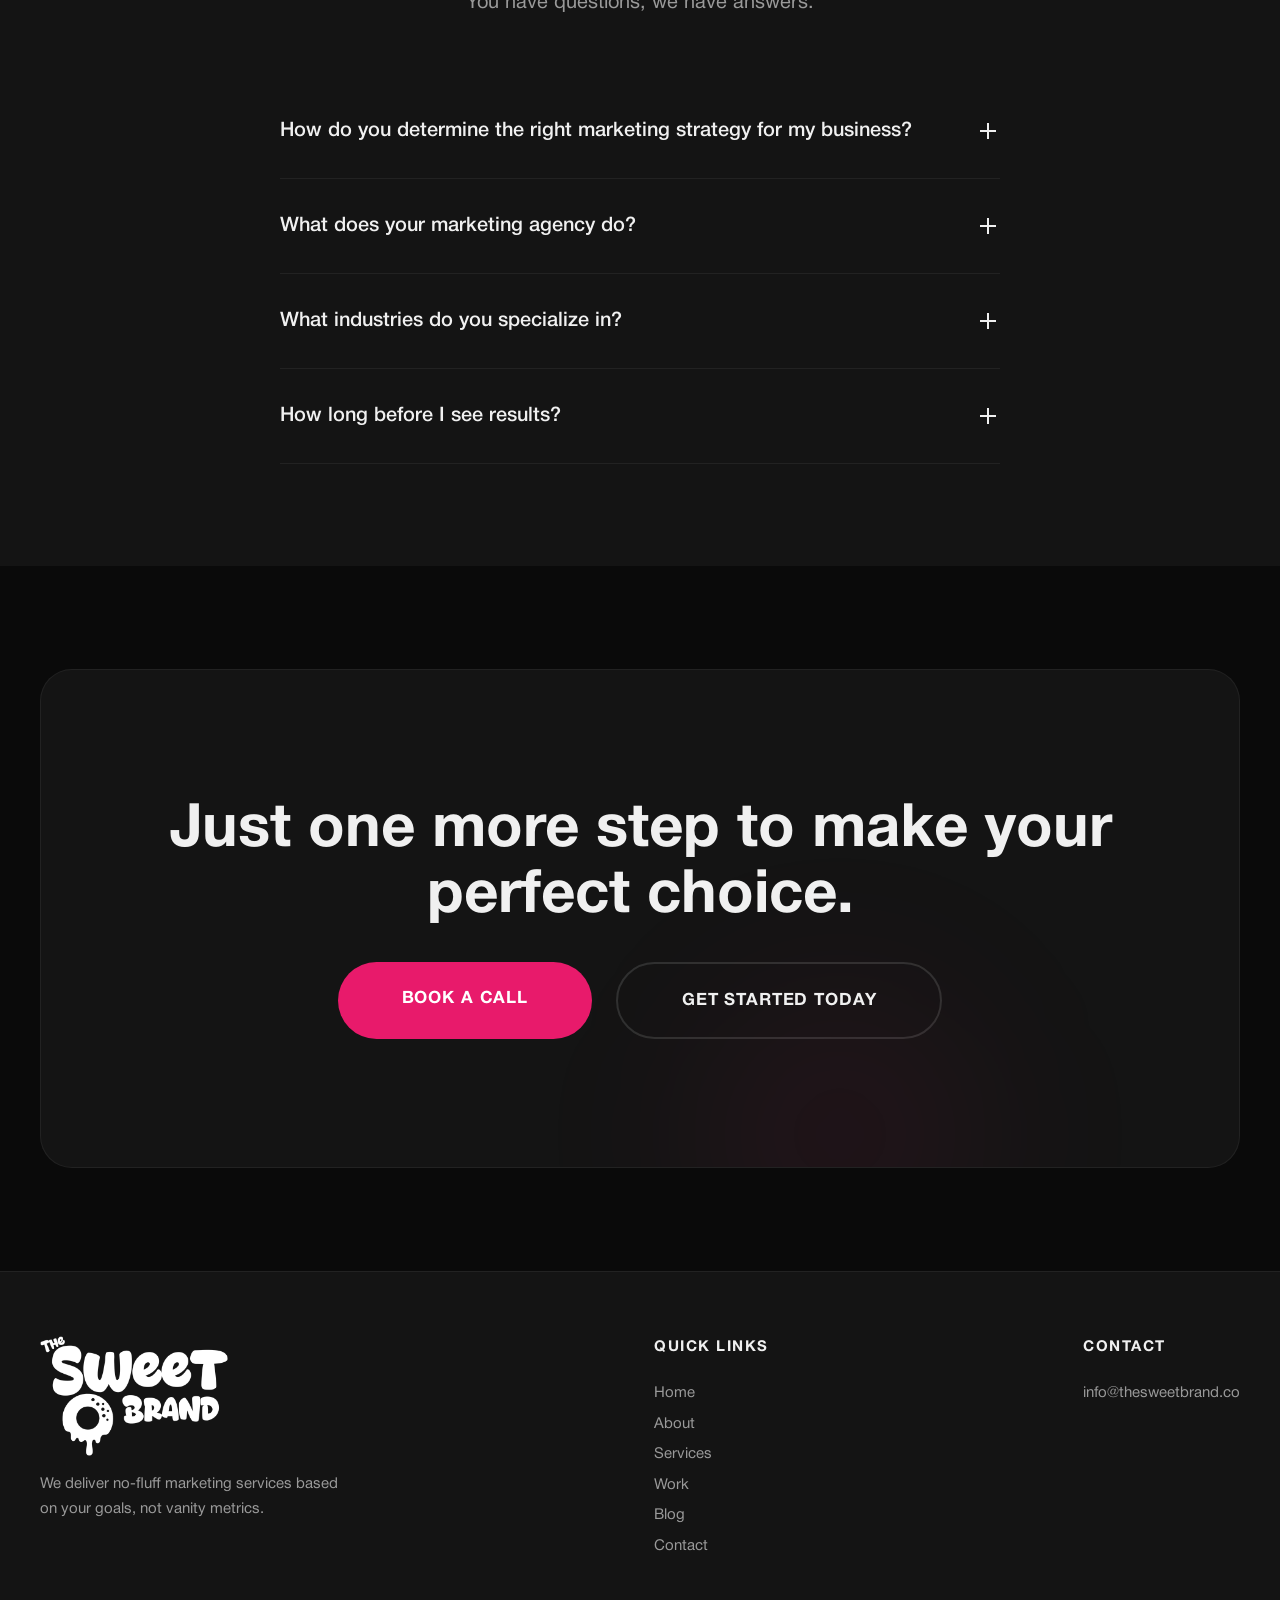
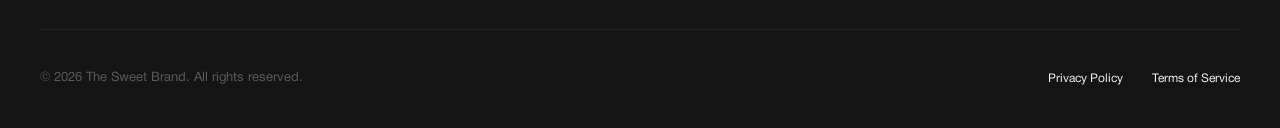
==== commit 68519669: "Add logo loader drop, AEO nav and service card, and hide Work tab The full logo stays static. A soli" ====
--- a/index.html
+++ b/index.html
@@ -19,13 +19,39 @@
   <link rel="stylesheet" href="css/animations.css?v=2">
   <link rel="stylesheet" href="css/hero-video.css?v=10">
   <meta name="head-custom-code">
+<style id="loader-critical">#loader.loader{position:fixed;inset:0;background:#0a0a0a;z-index:10000;display:flex;align-items:center;justify-content:center;transition:opacity .45s ease,visibility .45s}
+#loader.loader--hidden{opacity:0;visibility:hidden;pointer-events:none}
+#loader .loader__mark{width:min(280px,72vw);height:auto;display:block;color:#ffffff;overflow:visible}
+#loader .loader__frosting{color:#ffffff}
+@media (prefers-reduced-motion:reduce){#loader .loader__drop{display:none}}</style>
 </head>
 <body>
 
   <!-- Loader -->
-  <div class="loader" id="loader">
-    <img src="images/sweet-brand-logo.png" alt="Loading" class="loader__logo">
-  </div>
+  <div class="loader" id="loader" role="status" aria-live="polite" aria-label="Loading"><svg class="loader__mark" viewBox="0 0 560 414" role="img" aria-label="Loading The Sweet Brand">
+  <path class="loader__wordmark" fill="currentColor" fill-rule="evenodd" d="M144.3 356.3C137.4 355 135.6 347.3 138.6 330.6C141.4 314.5 137.4 307.3 129 313.5C122.9 318 118.8 316.8 115.5 309.4C112.7 303 110.3 302.4 106.9 307.2C103.9 311.7 102.1 313 99 313C94.2 313 92.6 309.9 92 299.5C91.4 288.5 90.3 286.7 82.9 285C66.6 281.1 61.6 241.9 73.9 215.5C105.4 148.5 205.7 162.9 217.1 236C221 261 209 293.9 195.9 294.1C185.9 294.2 180.9 298.7 179.5 309.1C177.8 321.6 170.3 324 165.1 313.7C162.8 309.1 158.7 308.7 156.5 313.1C154.7 316.4 154.7 316.3 156.6 340.8C157.3 350.3 156.1 353.2 150.5 355.6C148.6 356.4 146.9 356.9 146.8 356.9C146.6 356.8 145.5 356.5 144.3 356.3ZM156.8 276C169.2 270.6 178.1 255.4 176.6 241.7C172.1 198.7 108.4 201.8 108.5 245C108.6 269.9 133.8 286 156.8 276ZM260.3 259.3C252.8 256.7 248.9 249.6 250.4 241.5C251 238.6 251.6 237.8 253.9 237.4C256.6 236.8 256.7 236.6 255.9 233.2C252.9 220.3 255.9 213.1 264.6 212.3C270 211.7 271.6 212.7 272.2 217C272.6 220.5 276.3 220.8 279.5 217.6C286.8 210.3 273.9 203.4 263.2 208.9C256.2 212.5 252 210.8 247.8 202.7C240.1 188 249.7 176.5 269.5 176.5C299.5 176.7 313.8 199.6 295.9 218.6L292.9 221.7L298.7 225.1C316.1 235.4 309.8 254.1 287 259.4C278.9 261.4 265.8 261.3 260.3 259.3ZM316.6 255.1C314.5 254.6 312.4 253.7 311.9 252.9C310.9 251.3 310.9 234.4 311.9 220C312.4 212.4 312.2 209.5 310.8 205.5C305 188.8 311.3 182.6 331.9 184.3C357 186.4 368.5 206.8 353.8 223.5C349.3 228.6 349.3 228.6 352.7 229.5C354.2 229.8 357.1 230.9 359.1 231.9L362.9 233.8L363.4 231.1C363.7 229.7 364.2 226.2 364.5 223.5C368.1 196.5 385.8 175 397.2 183.9C404.9 190 413 219.8 413 242.4C413 251.1 411.2 253 402.7 253C397.3 253 396.3 252 394.8 244.8L393.6 239L387 239C381.2 239 380.4 239.2 379.5 241.2C378.1 244.4 373.5 244.6 367.8 241.7L363.1 239.3L361.4 243.3C357.7 251.4 354.1 251.3 340.6 242.6C337.5 240.6 334.7 239 334.5 239C334.2 239 334 242.1 334 246C334 251.7 333.7 253.1 332.2 253.9C329.5 255.3 321.1 256 316.6 255.1ZM453.8 253C451.1 250.9 445.6 241 442 231.5C438.6 222.7 438.4 222.9 437.6 234.2C436.8 247.4 435.5 249.6 428.3 249.4C419 249.1 416.8 246.3 415.1 231.9C413.1 216.3 413.6 200 416.3 194.9C418.8 190.2 426.7 184 430.2 184C433.8 184 438.9 191.1 447.2 207.5C454.2 221.4 455.2 222.9 454.7 219C454.4 216.5 453.8 207.4 453.4 198.8L452.7 183.2L455.1 181.7C460.2 178.4 472.2 178.4 475.5 181.6C479 185.2 475 248.7 470.9 253.6C469 255.9 456.9 255.5 453.8 253ZM202.4 252.4C204.6 251.6 204.4 248.7 202 247.3C199.3 245.6 196.5 248.2 198 251.1C199.1 253.1 199.9 253.4 202.4 252.4ZM488.5 251.1C483.8 249.1 483.5 247.7 483.5 228.9C483.5 211.6 483.6 211.1 485.9 208.6L488.3 206.1L484.5 206.7C479.3 207.5 478 205.5 478 196.9C478 183.9 481.7 181 498 181.1C514.2 181.1 523.4 186 529.1 197.6C538.4 216.4 530.3 238.3 510.5 248.1C503.7 251.4 492.7 253 488.5 251.1ZM193.8 240.8C194.5 240.1 195 238.7 195 237.5C195 233 189.7 231.4 186.5 235C182.6 239.3 189.7 244.9 193.8 240.8ZM282.8 237.4C287.2 234.4 284.4 229.4 277.6 228.3L273.9 227.7L274.1 233.4C274.3 239 274.4 239 277.4 239C279.2 239 281.6 238.3 282.8 237.4ZM508.1 228.7C517.4 222.4 513.7 208.7 502 206.4C498.9 205.7 498.7 205.8 499.3 208.1C499.7 209.4 500 215.1 500 220.8C500 232.4 501 233.5 508.1 228.7ZM205.4 224.8C206.2 223.4 206.1 222.7 204.8 221.4C201.8 218.4 197.3 222.3 200 225.6C201.6 227.4 203.9 227.1 205.4 224.8ZM393 221.2C392.9 216.6 391.2 205.8 390.3 204.9C388.2 202.8 385.8 208.4 383.6 220.8L383.1 224L388 224C392.8 224 393 223.9 393 221.2ZM190.8 221.8C191.5 221.1 192 219.7 192 218.5C192 213.9 185.1 212.1 183 216.1C180.6 220.4 187.3 225.3 190.8 221.8ZM337.5 219.5C342 215.1 339.6 207 333.9 207C332.2 207 331.9 207.4 332.4 209.2C332.7 210.5 333 213.9 333 216.8C333 222.6 333.9 223.2 337.5 219.5ZM175.4 206.7C176.5 205.9 177.1 204.5 176.8 203C176.1 197.8 168 197.6 168 202.8C168 207.6 171.6 209.5 175.4 206.7ZM190.5 203C190.5 201.2 189.9 200.4 188.2 200.2C185.5 199.8 184.2 202.4 186 204.6C187.9 206.8 190.5 205.9 190.5 203ZM161 193C162.1 191.9 163 190.6 163 190C163 188.8 159.3 185 158.2 185C153.8 185 151.7 191 155.2 193.4C158.1 195.4 158.6 195.4 161 193ZM64.2 177C53.4 175 44.6 168.9 40.4 160.5C36.9 153.3 37.1 139.5 40.9 131.7C44.1 125.2 45.8 124.5 51.2 127.4C57.4 130.9 69.1 133 82 133C95.1 133 100 131.5 100 127.6C100 124.3 96.5 122.3 80 116C40.8 101 32.1 90.1 37.6 63.2C42.3 40.5 59.2 29 88 29C102.9 29 107.6 30.5 114.7 37.5C124.6 47.5 125.8 66.2 117.1 77C113.6 81.3 111.7 81.3 99.5 76.9C85.1 71.8 65 71.5 65 76.5C65 78.9 69.3 81 83.2 85.1C106.9 92.3 119.7 100.5 125.5 112.3C134.8 131.4 124.1 161.3 104.4 171.3C93.7 176.7 76.4 179.1 64.2 177ZM170.7 167C139.9 161.8 122.6 121 131.5 74.5C134.7 57.5 139.5 50 146.9 50C156.6 50 172.2 55.3 176.4 59.9C178.3 62 178.3 62.2 176.2 76.3C172.7 98.9 171.7 109.6 172.2 118C172.9 129.9 176.7 134.1 181.1 128C185.2 122.4 192.2 89.3 194 66.7C195.5 48.3 197.2 46.3 210.6 47.2C220.7 47.8 220.4 46.9 221.1 75.8C222 107.2 224.1 124 227.9 129.9C229.6 132.6 233.6 129.7 235.5 124.3C237.8 118.1 238.7 86.3 237.1 67.5C235.8 52.1 236.2 51.2 245.2 46.7C255.3 41.6 266.9 43.1 270.4 49.8C272.7 54.3 274 63.6 274 76.1C274 108.8 264.4 143.4 251.4 157.9C237.2 173.7 218 169.8 207.5 148.9L204.8 143.7L201.7 149.4C193.4 164.9 185.4 169.4 170.7 167ZM487.3 158.5C481 155.8 480.6 154.3 481.3 131.2C481.9 112.8 483.6 94.5 485.5 86.9L486.2 84.3L472.8 83.5C458.1 82.7 454.3 81.6 450.5 76.6C445.1 69.5 447.3 54.9 455 46.7L458.8 42.6L476.7 41.7C530.6 39.3 554.1 45.5 558.1 63.4C559.2 68.6 559.2 69.3 557.3 71.8C553.3 77.2 543.3 80.4 524.6 82.5L518.8 83.2L519.4 87.3C521.6 101 525 136.7 525 146.6C525 153.5 522.3 157.2 515.9 159C510.7 160.5 491.1 160.2 487.3 158.5ZM307.5 150.7C285.7 145.1 273.6 127 275.3 102.5C276.9 80.6 289.2 61 306.9 52.2C317.5 46.9 332.3 46.7 341 51.6C353.9 59 358.4 74.5 351.6 88.4C346.5 98.7 330.7 112.7 320.3 116C314.8 117.8 314.5 118.5 318.3 120.4C326.6 124.3 335.6 119.6 345.9 106C348.9 102.1 351.8 99 352.4 99C354.3 99 358.1 102.1 359.9 105.1L361.7 108L362.3 101.3C364.1 80 376.4 60.8 393.9 52.2C403.5 47.5 419.2 46.7 426.6 50.7C444.6 60.3 446.7 81.3 431.3 98.9C425.8 105.2 415.7 112.6 408.4 115.5C401.7 118.2 401.4 119.1 406.5 120.9C414.4 123.6 424.3 117.7 434.2 104.3C438.7 98.1 440.1 97.9 444.5 102.3C456.5 114.3 448 137.9 428.2 147.7C420.7 151.5 420.5 151.5 408.6 151.5C386.4 151.5 372.4 143.4 365.6 126.6L363.3 121L361.1 126.9C358 135.5 350.8 143 341.4 147.7C332.8 151.9 317.6 153.2 307.5 150.7ZM322.5 91.3C328.5 85.1 328.4 79.8 322.1 79.2C315.8 78.6 310.5 85.2 309.3 95.2L308.7 100.2L313.8 97.6C316.6 96.2 320.5 93.4 322.5 91.3ZM408.7 91.7C415.5 85.2 415.4 79 408.6 79C402.4 79 397.4 85.5 396.3 95.2L395.7 100.2L400.1 98C402.5 96.8 406.4 94 408.7 91.7ZM19.2 46.7C18.6 46 16.9 41.2 15.4 36C13.9 30.8 12.7 26.4 12.6 26.3C12.5 26.2 10.8 26.6 8.7 27.2C3.7 28.7 1.8 27.1 2.2 21.6L2.5 17.5L11.3 14.6C19 12 20.5 11.8 23.3 12.8C25.1 13.5 26.6 13.6 27 13.1C27.3 12.5 28.8 11.6 30.4 11C33.9 9.7 35.5 10.8 37.1 15.8C38.5 20.4 39.3 21.2 41.3 20.4C42.8 19.9 42.8 19.5 41.5 16.3C39.3 11.1 39.6 9.1 42.7 7.9C46.8 6.4 48.3 7.2 50.1 11.9L51.7 16.3L52.4 12.5C53.3 7.7 55.3 4.6 58.6 3.2C67 -0.7 72.1 7.2 66.5 15.5C65.1 17.5 64.5 19 65.2 18.8C65.9 18.6 67.2 17 68 15.2C69.6 11.8 70.9 11.3 72.8 13.2C75.8 16.2 73.3 23.2 68.5 25.5C61.7 28.7 56.8 27 53.9 20.7C51.6 15.6 51.6 16.1 53.6 24C55.3 30.9 55 33 52.1 33C50.4 33 46.7 29.5 45.8 27C45.6 26.5 44.5 26.3 43.2 26.6C41.1 27.2 41 27.6 41.6 32.2C42.3 37.5 41.4 39.2 38 38.3C36.4 37.9 28 21.8 28 19.1C28 18.6 26.3 19.3 24.1 20.6L20.3 23.2L24.9 33.7L29.5 44.2L27.1 46.1C24.4 48.3 20.7 48.6 19.2 46.7ZM63 11.3C63 8.9 60.5 10.4 60.2 13C59.9 15.1 60 15.2 61.4 14.1C62.3 13.4 63 12.1 63 11.3Z"/>
+  <g class="loader__frosting" fill="currentColor" aria-hidden="true">
+    <g class="loader__drop" transform="translate(146.8 354.0)">
+      <g>
+        <animateTransform attributeName="transform" type="translate" values="0 0;0 0;0 3;0 10;0 42;0 42;0 0" keyTimes="0;0.20;0.32;0.38;0.58;0.59;1" dur="1.15s" begin="0s" repeatCount="indefinite"/>
+        <g transform="scale(0)">
+          <animateTransform attributeName="transform" type="scale" values="0 0;1 1;1 1.18;1 1;0 0;0 0;0 0" keyTimes="0;0.20;0.32;0.38;0.58;0.59;1" dur="1.15s" begin="0s" repeatCount="indefinite"/>
+          <path fill="currentColor" d="M0 0C-1.8 3.2-6.5 8.5-6.5 14.5A6.5 6.5 0 1 0 6.5 14.5C6.5 8.5 1.8 3.2 0 0Z"/>
+        </g>
+      </g>
+    </g>
+    <g class="loader__drop loader__drop--side" transform="translate(99.5 310.5)">
+      <g>
+        <animateTransform attributeName="transform" type="translate" values="0 0;0 0;0 3;0 10;0 42;0 42;0 0" keyTimes="0;0.20;0.32;0.38;0.58;0.59;1" dur="1.15s" begin="0.52s" repeatCount="indefinite"/>
+        <g transform="scale(0)">
+          <animateTransform attributeName="transform" type="scale" values="0 0;1 1;1 1.18;1 1;0 0;0 0;0 0" keyTimes="0;0.20;0.32;0.38;0.58;0.59;1" dur="1.15s" begin="0.52s" repeatCount="indefinite"/>
+          <path fill="currentColor" d="M0 0C-1.3 2.3-4.6 6-4.6 10.4A4.6 4.6 0 1 0 4.6 10.4C4.6 6 1.3 2.3 0 0Z"/>
+        </g>
+      </g>
+    </g>
+  </g>
+</svg></div>
+<script>(function(){var l=document.getElementById('loader');if(!l)return;var d=false;function hide(){if(d)return;d=true;l.classList.add('loader--hidden');}if(window.matchMedia&&window.matchMedia('(prefers-reduced-motion: reduce)').matches){l.querySelectorAll('animate,animateTransform').forEach(function(n){n.remove();});}if(document.readyState==='loading'){document.addEventListener('DOMContentLoaded',hide);}else{hide();}setTimeout(hide,1200);})();</script>
 
   <!-- Scroll Progress -->
   <div class="scroll-progress" id="scrollProgress"></div>
@@ -38,13 +64,13 @@
   <nav class="nav" id="nav">
     <div class="nav__inner">
       <a href="index.html" class="nav__logo-link">
-        <img src="images/sweet-brand-logo.png" alt="The Sweet Brand" class="nav__logo site-logo">
+        <picture><source type="image/webp" srcset="images/sweet-brand-logo.webp"><img src="images/sweet-brand-logo.png" alt="The Sweet Brand" class="nav__logo site-logo" width="616" height="394"></picture>
       </a>
       <div class="nav__links">
         <a href="index.html" class="nav__link nav__link--active nav-link" data-nav="home">Home</a>
         <a href="about.html" class="nav__link nav-link" data-nav="about">About</a>
         <a href="services.html" class="nav__link nav-link" data-nav="services">Services</a>
-        <a href="work.html" class="nav__link nav-link" data-nav="work">Work</a>
+        <a href="https://aeo.thesweetbrand.co" class="nav__link nav-link" data-nav="aeo">AEO</a>
         <a href="blog.html" class="nav__link nav-link" data-nav="blog">Blog</a>
         <a href="contact.html" class="nav__link nav-link" data-nav="contact">Contact</a>
       </div>
@@ -62,7 +88,7 @@
     <a href="index.html" class="nav__link nav-link">Home</a>
     <a href="about.html" class="nav__link nav-link">About</a>
     <a href="services.html" class="nav__link nav-link">Services</a>
-    <a href="work.html" class="nav__link nav-link">Work</a>
+    <a href="https://aeo.thesweetbrand.co" class="nav__link nav-link">AEO</a>
     <a href="blog.html" class="nav__link nav-link">Blog</a>
     <a href="contact.html" class="nav__link nav-link">Contact</a>
     <a href="contact.html" class="btn btn--primary nav-cta-link"><span class="nav-cta-text">Book a Call</span></a>
@@ -362,7 +388,7 @@
     <div class="container">
       <div class="footer__inner">
         <div class="footer__brand">
-          <img src="images/sweet-brand-logo.png" alt="The Sweet Brand" class="nav__logo site-logo" style="margin-bottom: var(--space-md);">
+          <picture><source type="image/webp" srcset="images/sweet-brand-logo.webp"><img src="images/sweet-brand-logo.png" alt="The Sweet Brand" class="nav__logo site-logo" width="616" height="394" style="margin-bottom: var(--space-md);"></picture>
           <p class="footer__brand-description footer-description">We deliver no-fluff marketing services based on your goals, not vanity metrics.</p>
         </div>
         <div class="footer__links-group">
@@ -393,7 +419,7 @@
   <button class="back-to-top" id="backToTop" aria-label="Back to top">↑</button>
 
   <!-- Scripts -->
-  <script src="js/content-loader.js?v=4"></script>
+  <script src="js/content-loader.js?v=5"></script>
   <script src="js/app.js?v=2"></script>
   <script src="js/components.js?v=2"></script>
   <script src="js/animations.js?v=2"></script>
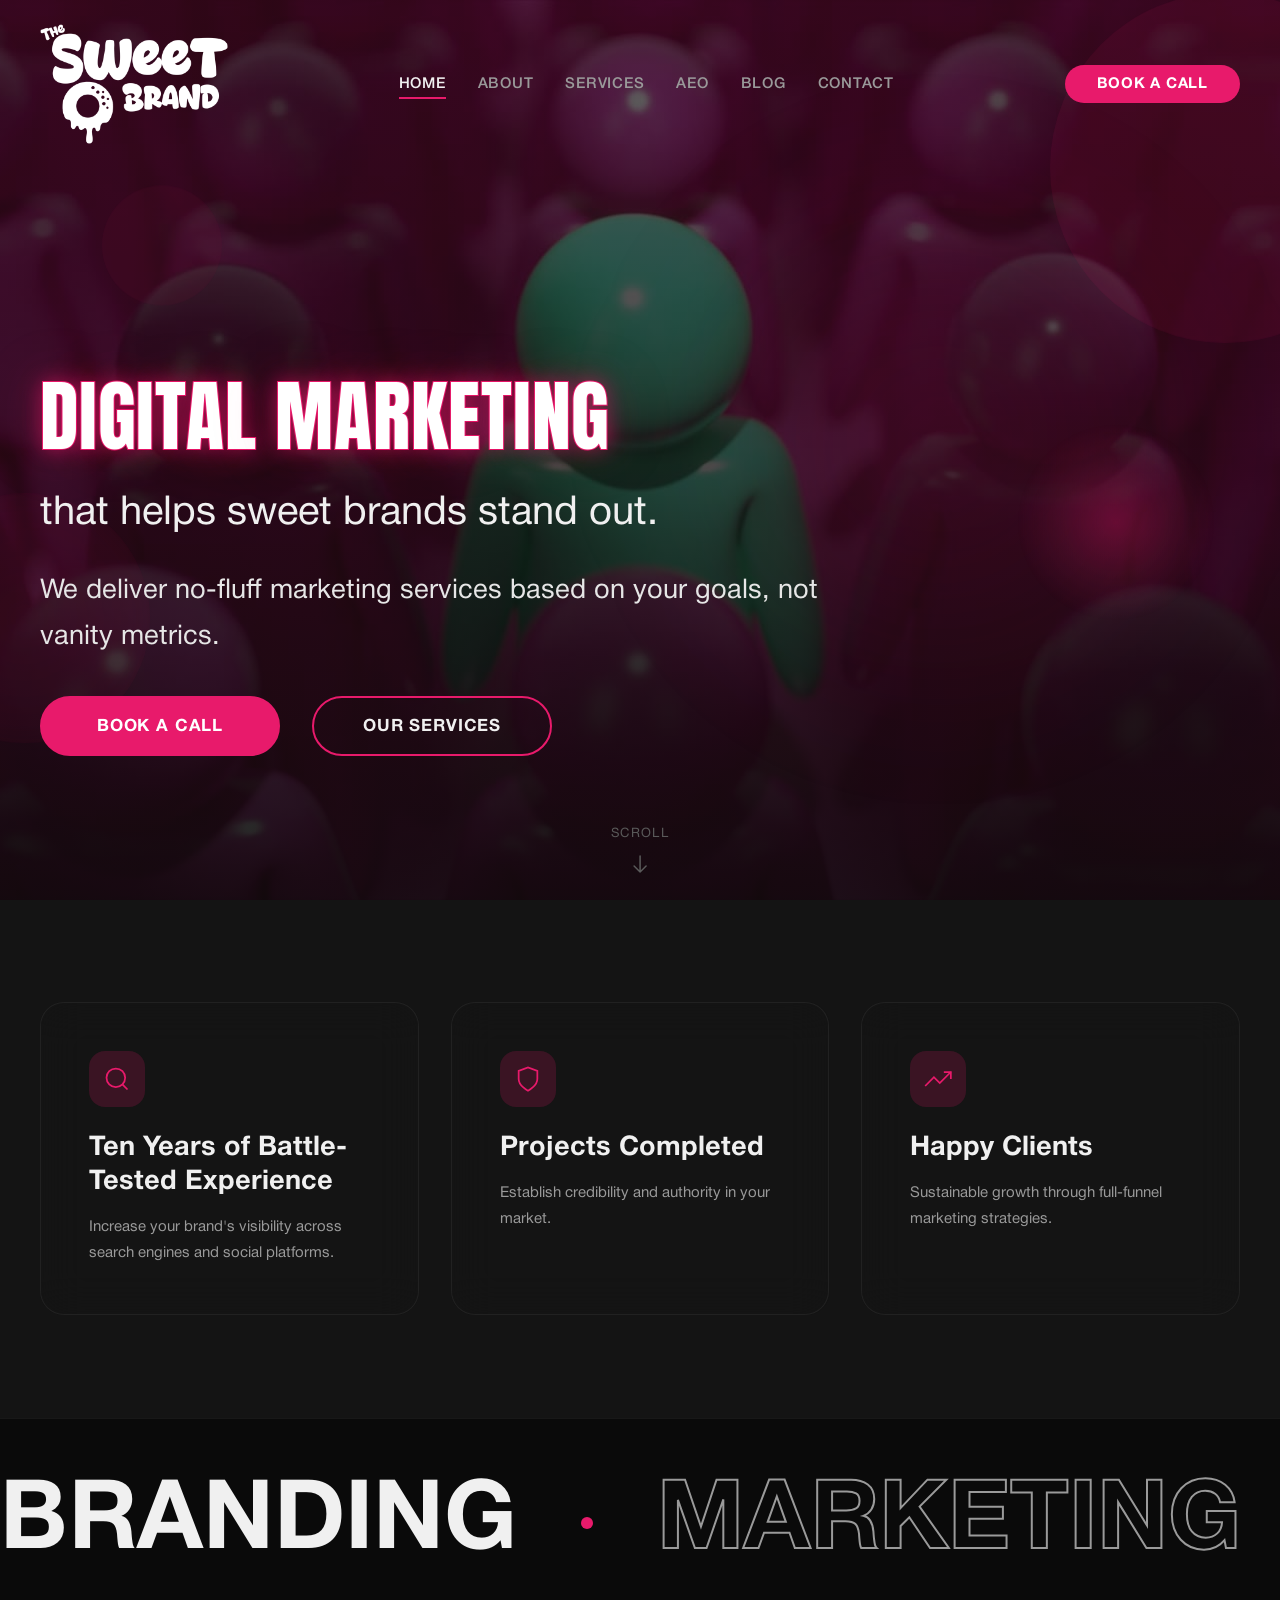
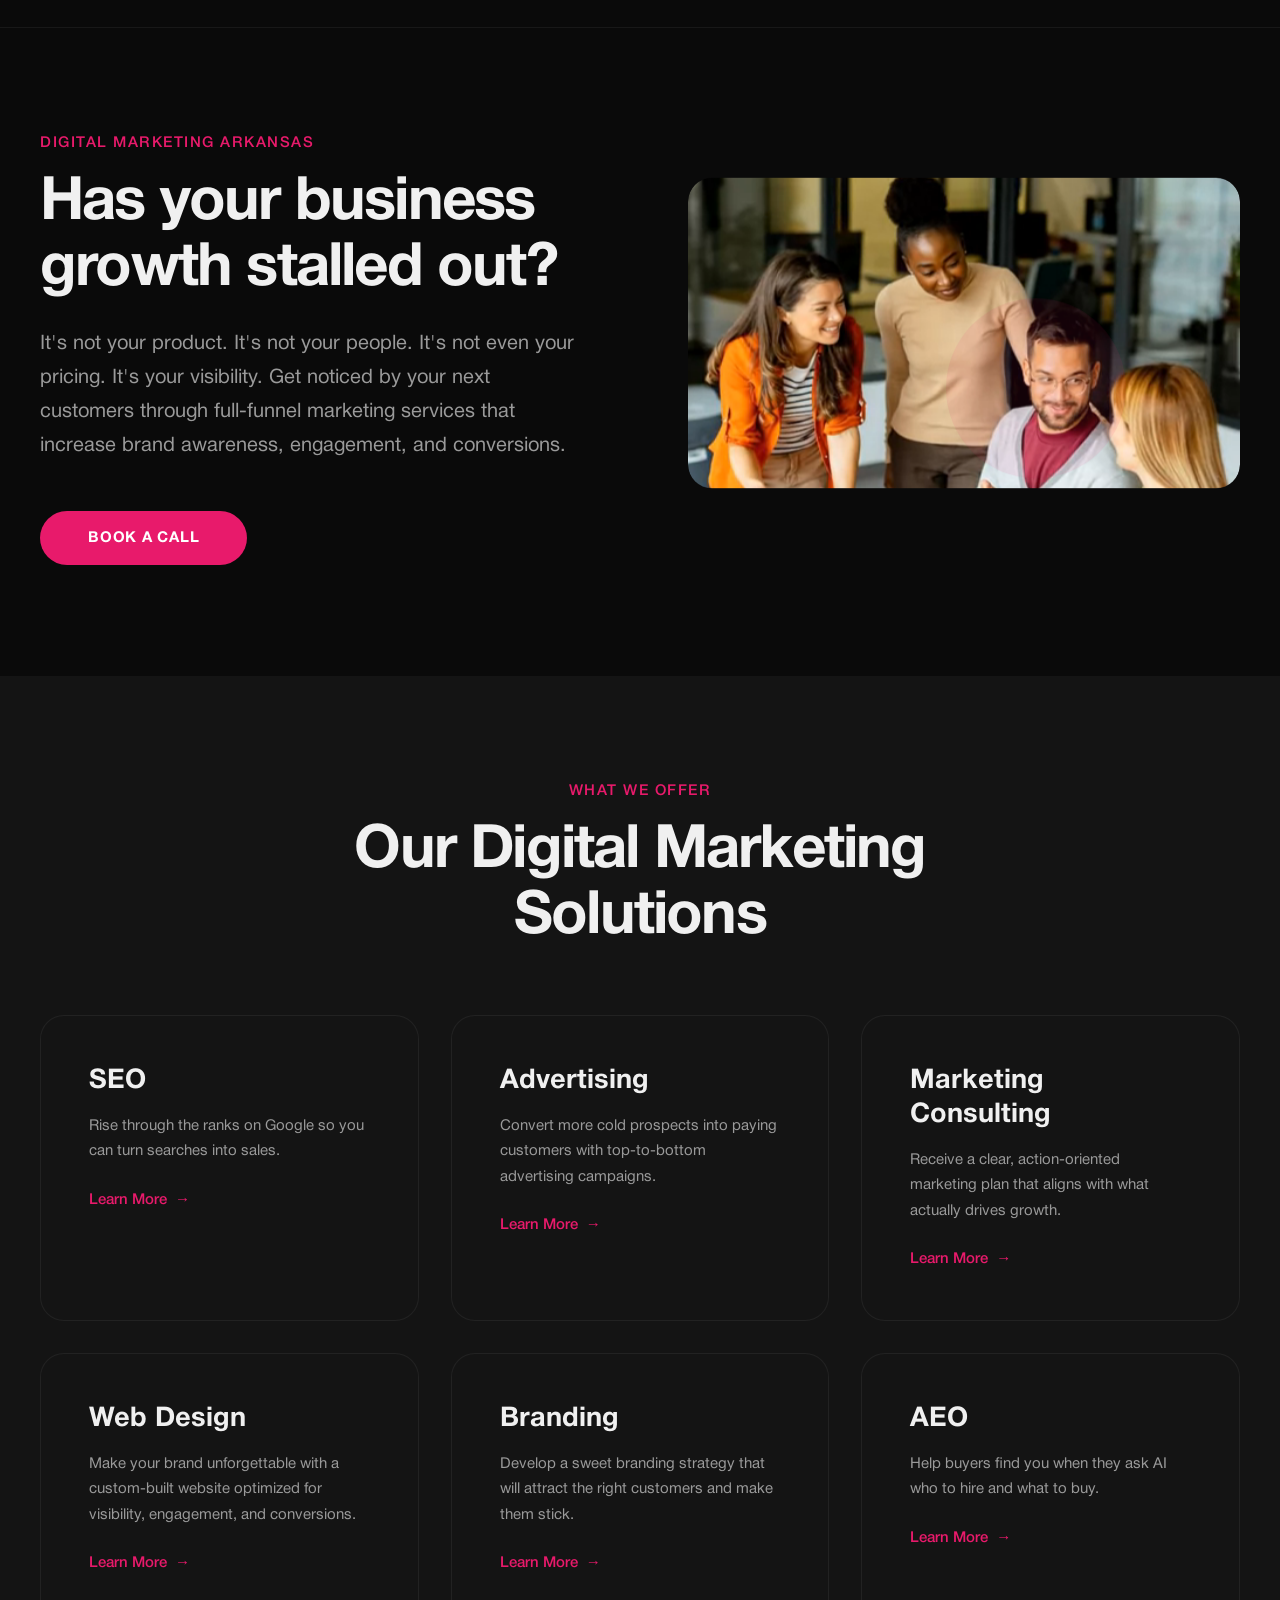
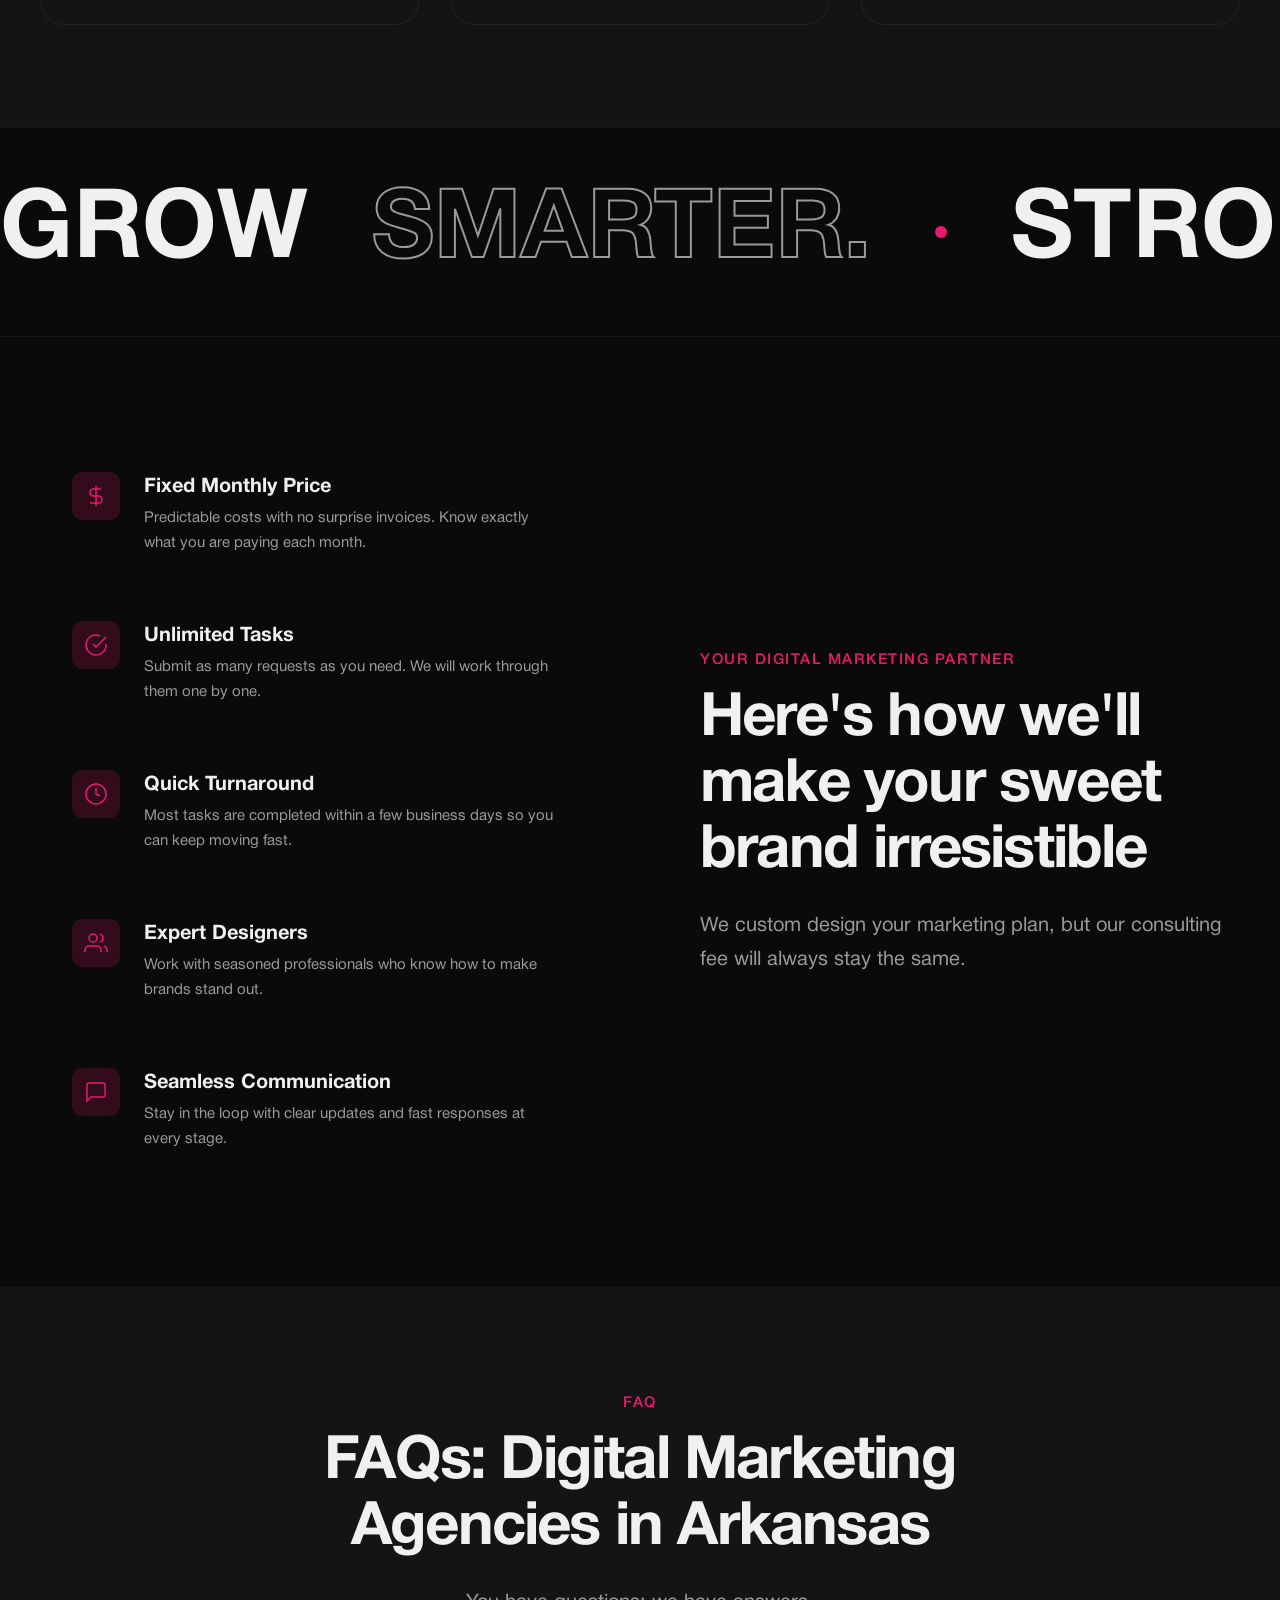
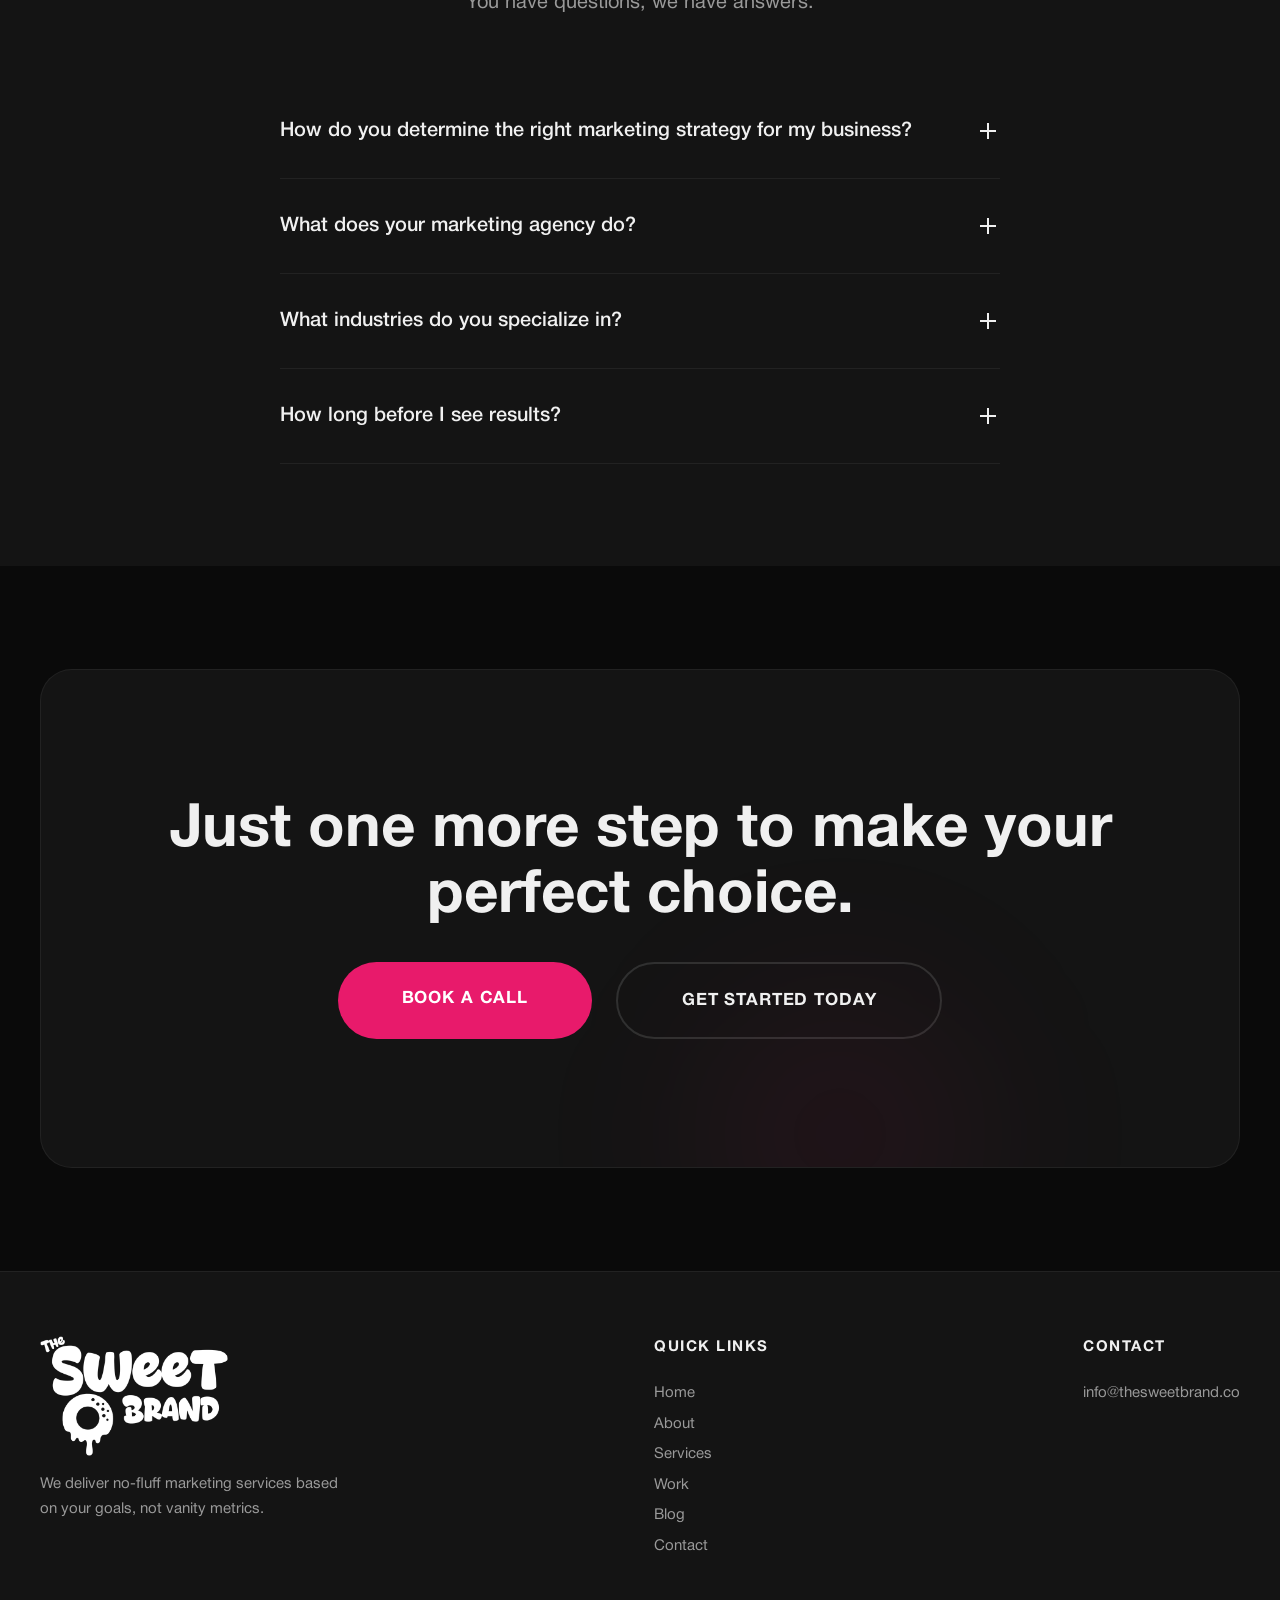
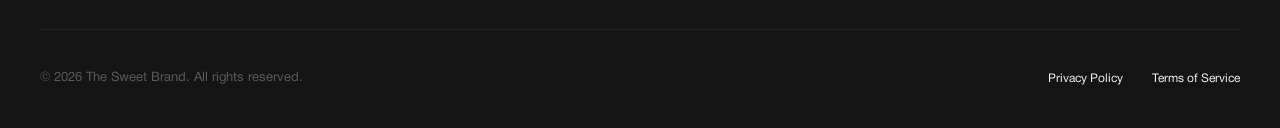
==== commit 7bcb7312: "Hold the logo loader for at least 2 seconds Show the loader for a minimum of 2000ms and a maximum of" ====
--- a/index.html
+++ b/index.html
@@ -51,7 +51,7 @@
     </g>
   </g>
 </svg></div>
-<script>(function(){var l=document.getElementById('loader');if(!l)return;var d=false;function hide(){if(d)return;d=true;l.classList.add('loader--hidden');}if(window.matchMedia&&window.matchMedia('(prefers-reduced-motion: reduce)').matches){l.querySelectorAll('animate,animateTransform').forEach(function(n){n.remove();});}if(document.readyState==='loading'){document.addEventListener('DOMContentLoaded',hide);}else{hide();}setTimeout(hide,1200);})();</script>
+<script>(function(){var l=document.getElementById('loader');if(!l)return;var d=false;function hide(){if(d)return;d=true;l.classList.add('loader--hidden');}var reduce=window.matchMedia&&window.matchMedia('(prefers-reduced-motion: reduce)').matches;var minMs=reduce?600:2000;var maxMs=reduce?600:2500;var t0=Date.now();var origAdd=l.classList.add.bind(l.classList);l.classList.add=function(c){if(c==='loader--hidden'&&Date.now()-t0<minMs)return;return origAdd.apply(this,arguments);};if(reduce){l.querySelectorAll('animate,animateTransform').forEach(function(n){n.remove();});setTimeout(hide,600);return;}var ready=document.readyState!=='loading';function onReady(){ready=true;if(Date.now()-t0>=minMs)hide();}if(!ready)document.addEventListener('DOMContentLoaded',onReady);setTimeout(function(){if(ready)hide();},minMs);setTimeout(hide,maxMs);})();</script>
 
   <!-- Scroll Progress -->
   <div class="scroll-progress" id="scrollProgress"></div>
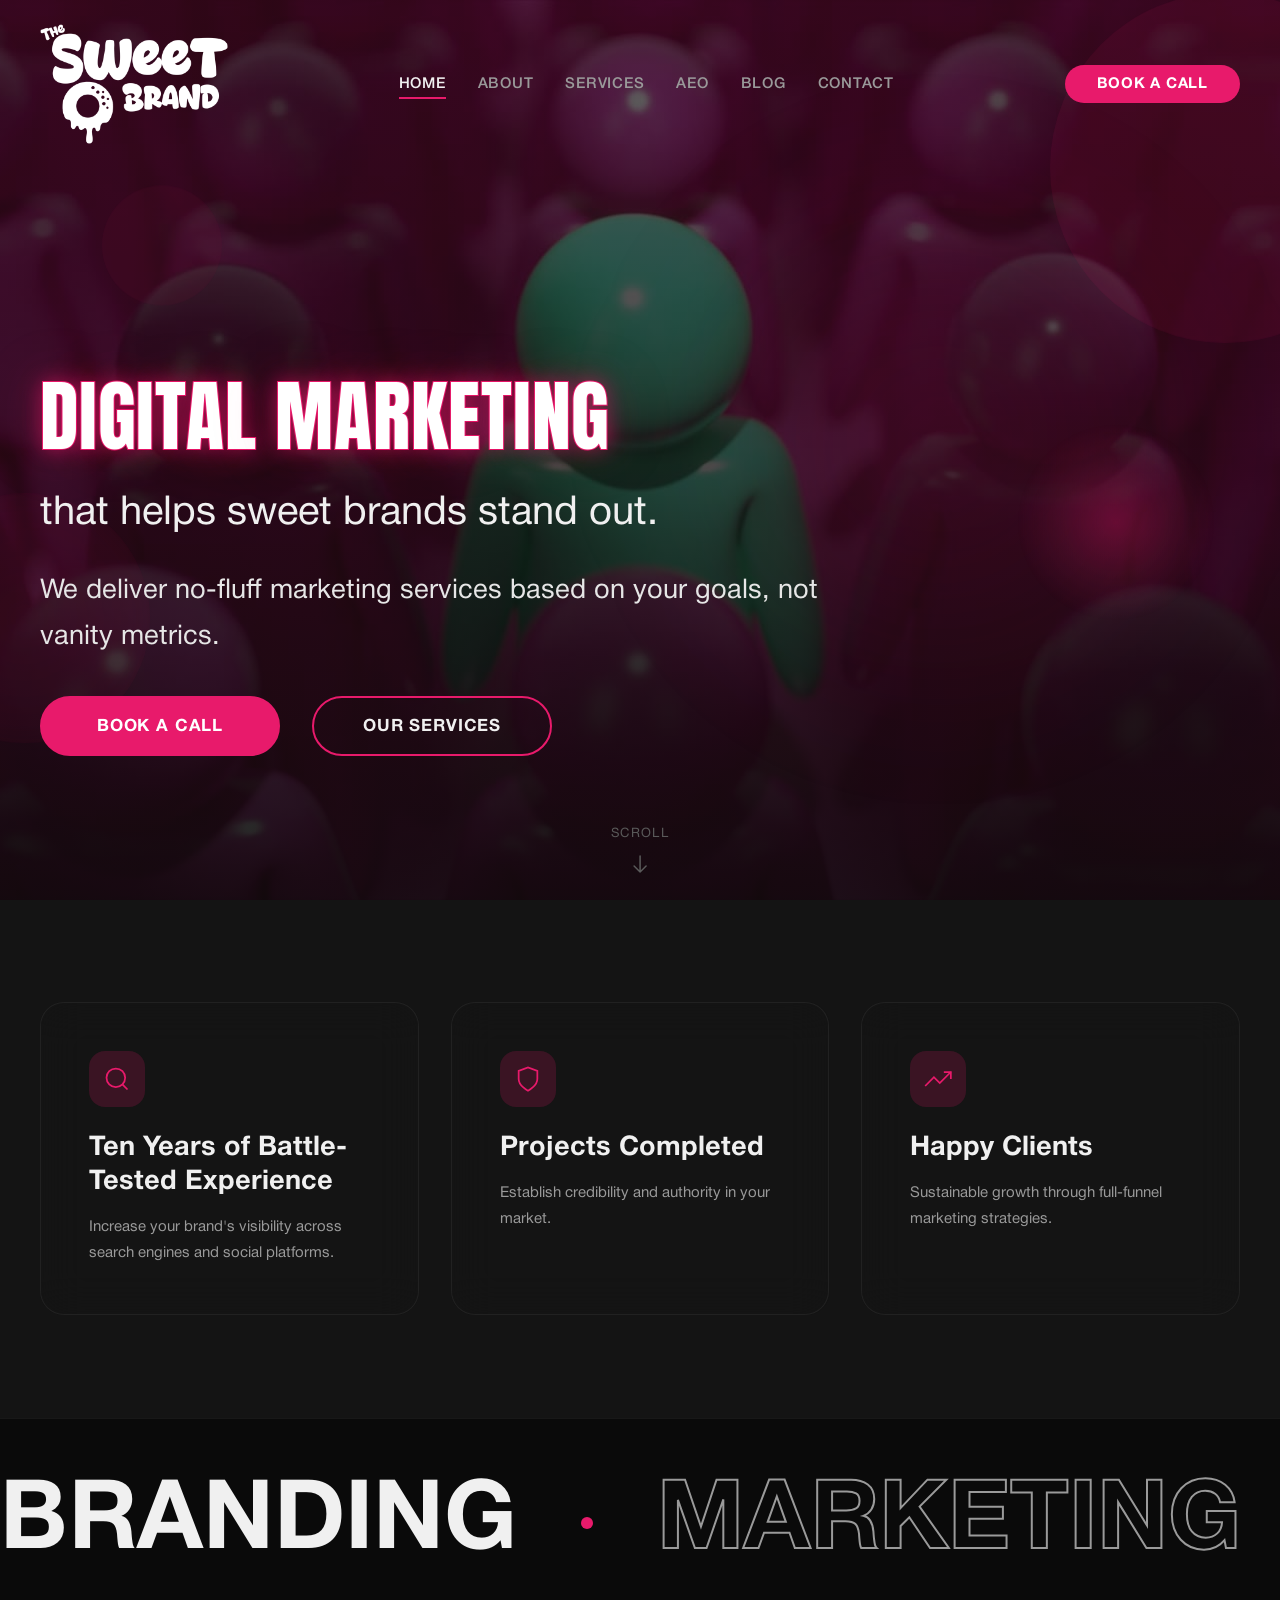
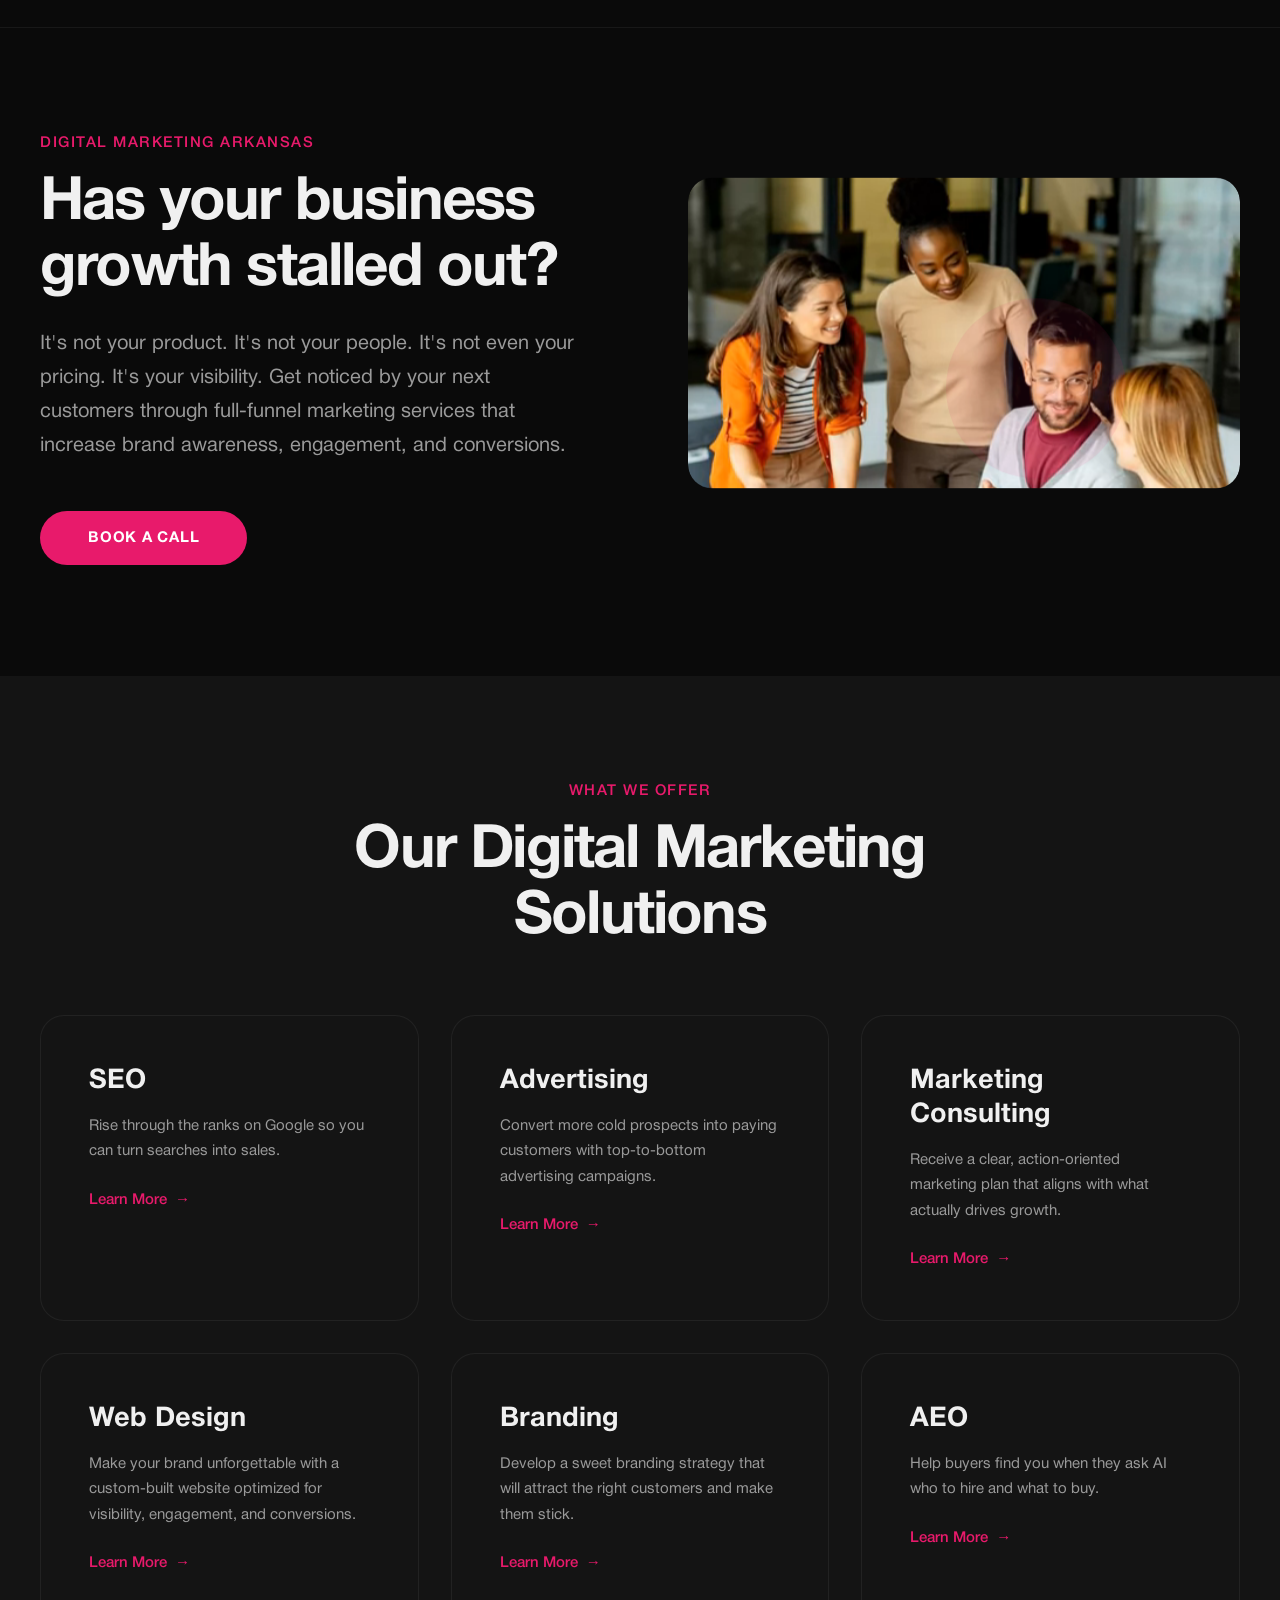
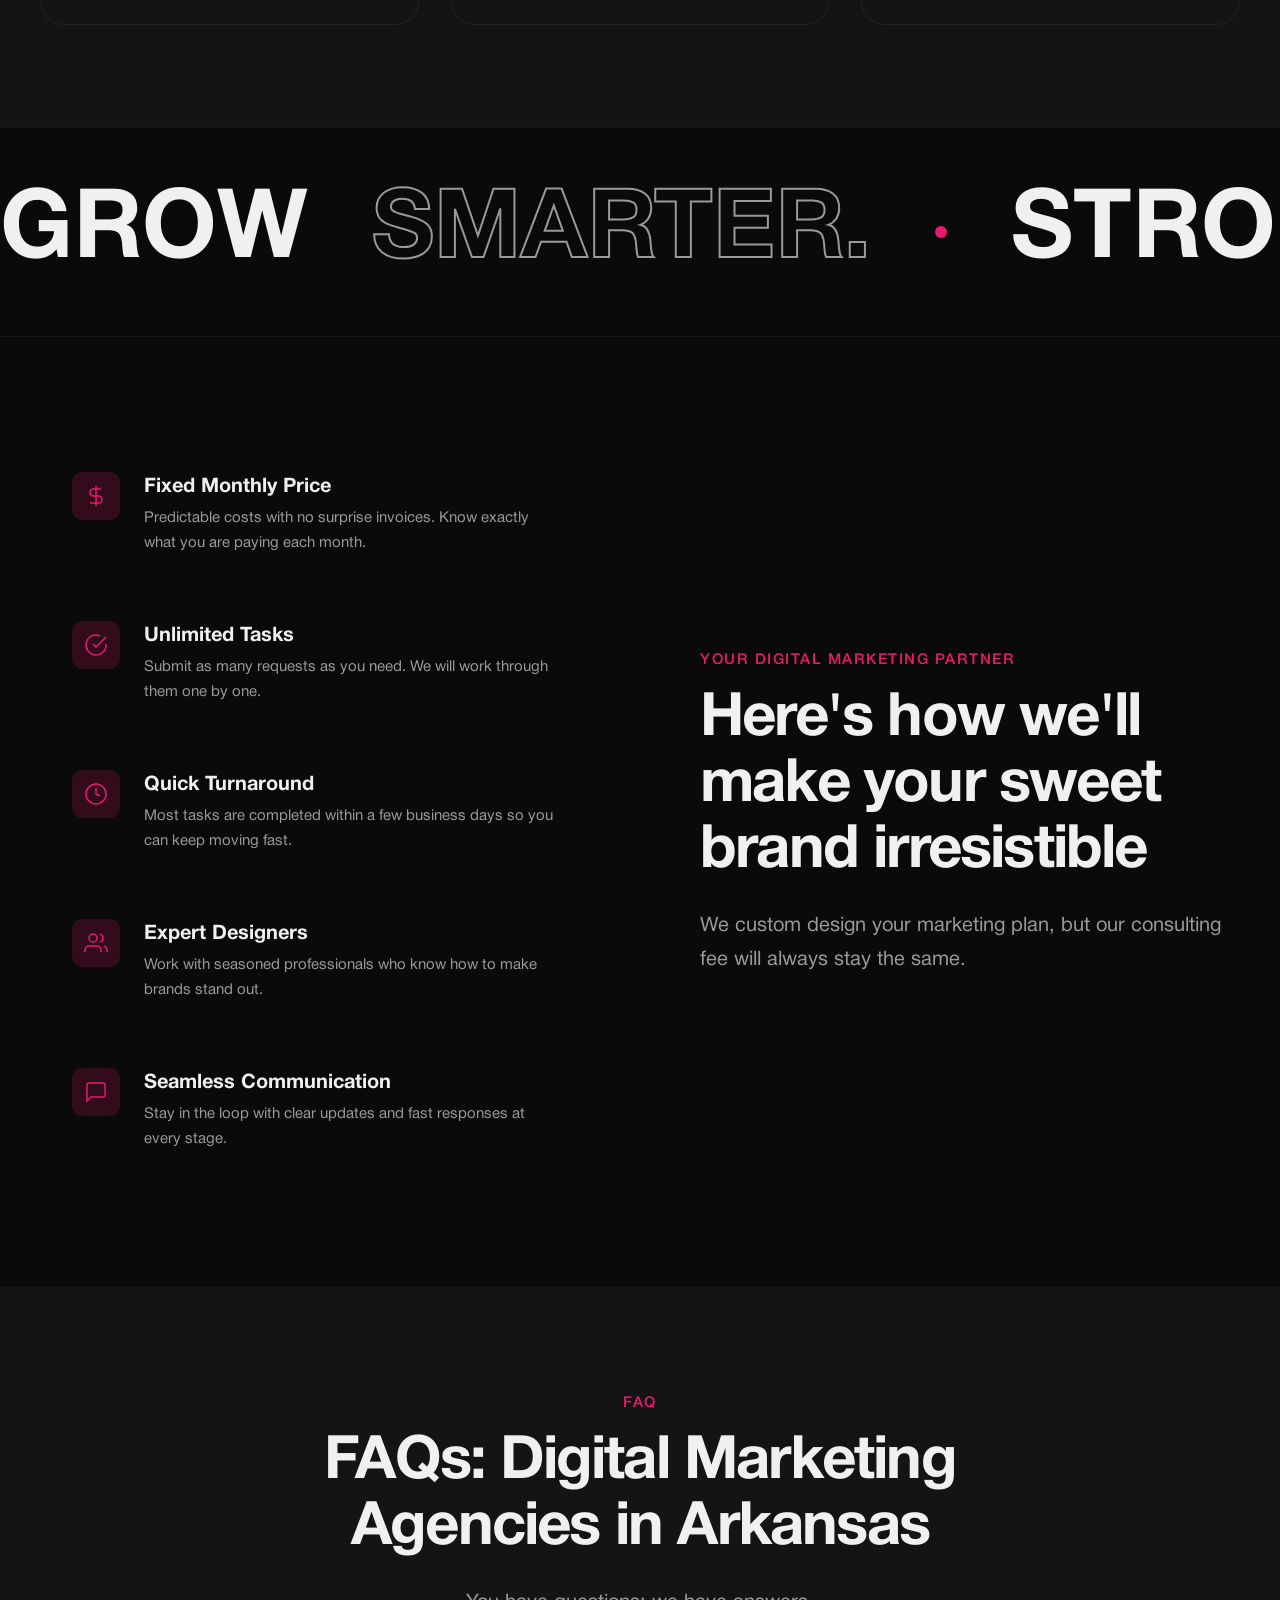
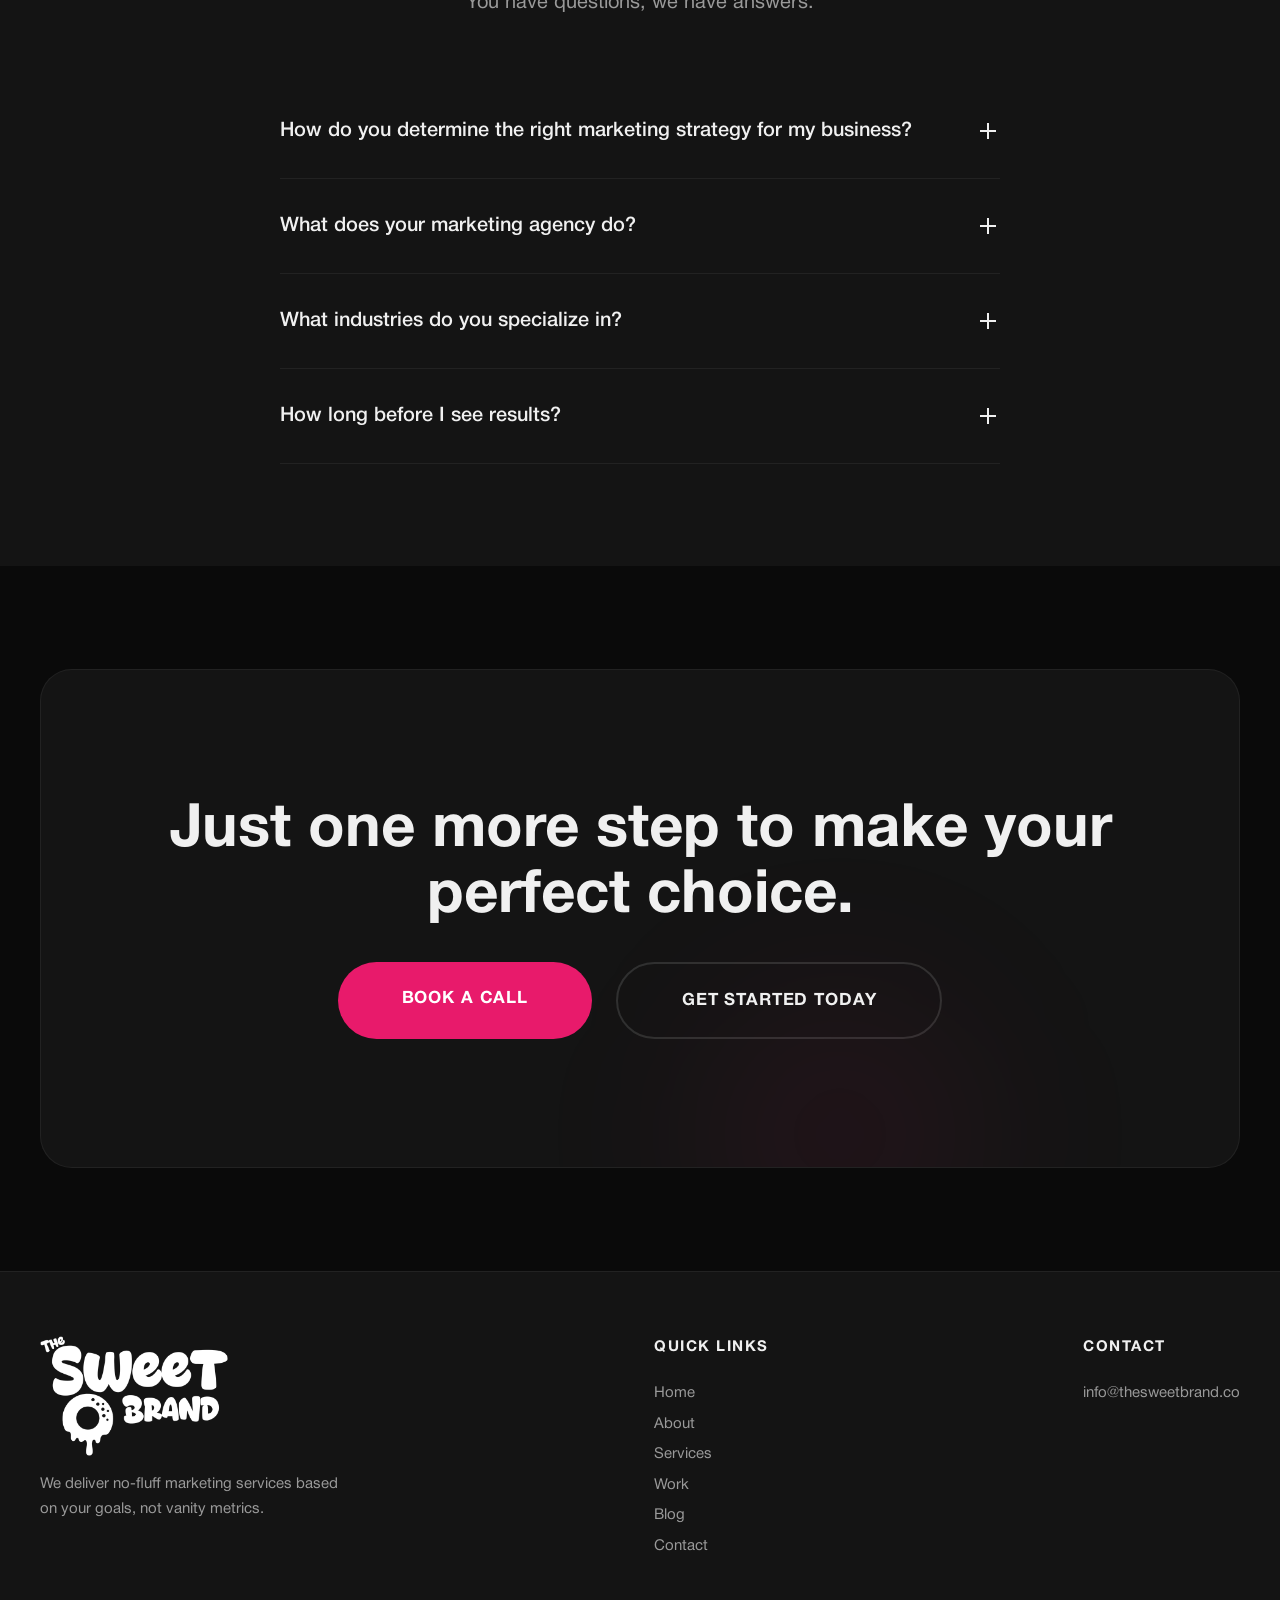
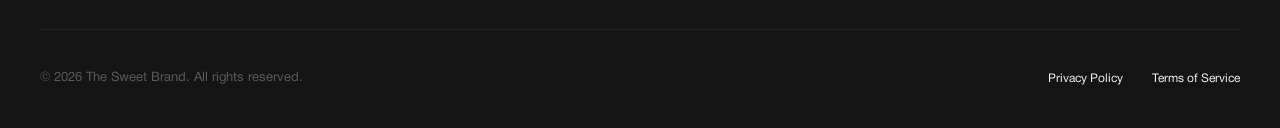
==== commit 78d982f7: "Adjust logo loader timing to 1.8s through 2.2s Keep the reduced-motion hold at 600ms." ====
--- a/index.html
+++ b/index.html
@@ -51,7 +51,7 @@
     </g>
   </g>
 </svg></div>
-<script>(function(){var l=document.getElementById('loader');if(!l)return;var d=false;function hide(){if(d)return;d=true;l.classList.add('loader--hidden');}var reduce=window.matchMedia&&window.matchMedia('(prefers-reduced-motion: reduce)').matches;var minMs=reduce?600:2000;var maxMs=reduce?600:2500;var t0=Date.now();var origAdd=l.classList.add.bind(l.classList);l.classList.add=function(c){if(c==='loader--hidden'&&Date.now()-t0<minMs)return;return origAdd.apply(this,arguments);};if(reduce){l.querySelectorAll('animate,animateTransform').forEach(function(n){n.remove();});setTimeout(hide,600);return;}var ready=document.readyState!=='loading';function onReady(){ready=true;if(Date.now()-t0>=minMs)hide();}if(!ready)document.addEventListener('DOMContentLoaded',onReady);setTimeout(function(){if(ready)hide();},minMs);setTimeout(hide,maxMs);})();</script>
+<script>(function(){var l=document.getElementById('loader');if(!l)return;var d=false;function hide(){if(d)return;d=true;l.classList.add('loader--hidden');}var reduce=window.matchMedia&&window.matchMedia('(prefers-reduced-motion: reduce)').matches;var minMs=reduce?600:1800;var maxMs=reduce?600:2200;var t0=Date.now();var origAdd=l.classList.add.bind(l.classList);l.classList.add=function(c){if(c==='loader--hidden'&&Date.now()-t0<minMs)return;return origAdd.apply(this,arguments);};if(reduce){l.querySelectorAll('animate,animateTransform').forEach(function(n){n.remove();});setTimeout(hide,600);return;}var ready=document.readyState!=='loading';function onReady(){ready=true;if(Date.now()-t0>=minMs)hide();}if(!ready)document.addEventListener('DOMContentLoaded',onReady);setTimeout(function(){if(ready)hide();},minMs);setTimeout(hide,maxMs);})();</script>
 
   <!-- Scroll Progress -->
   <div class="scroll-progress" id="scrollProgress"></div>
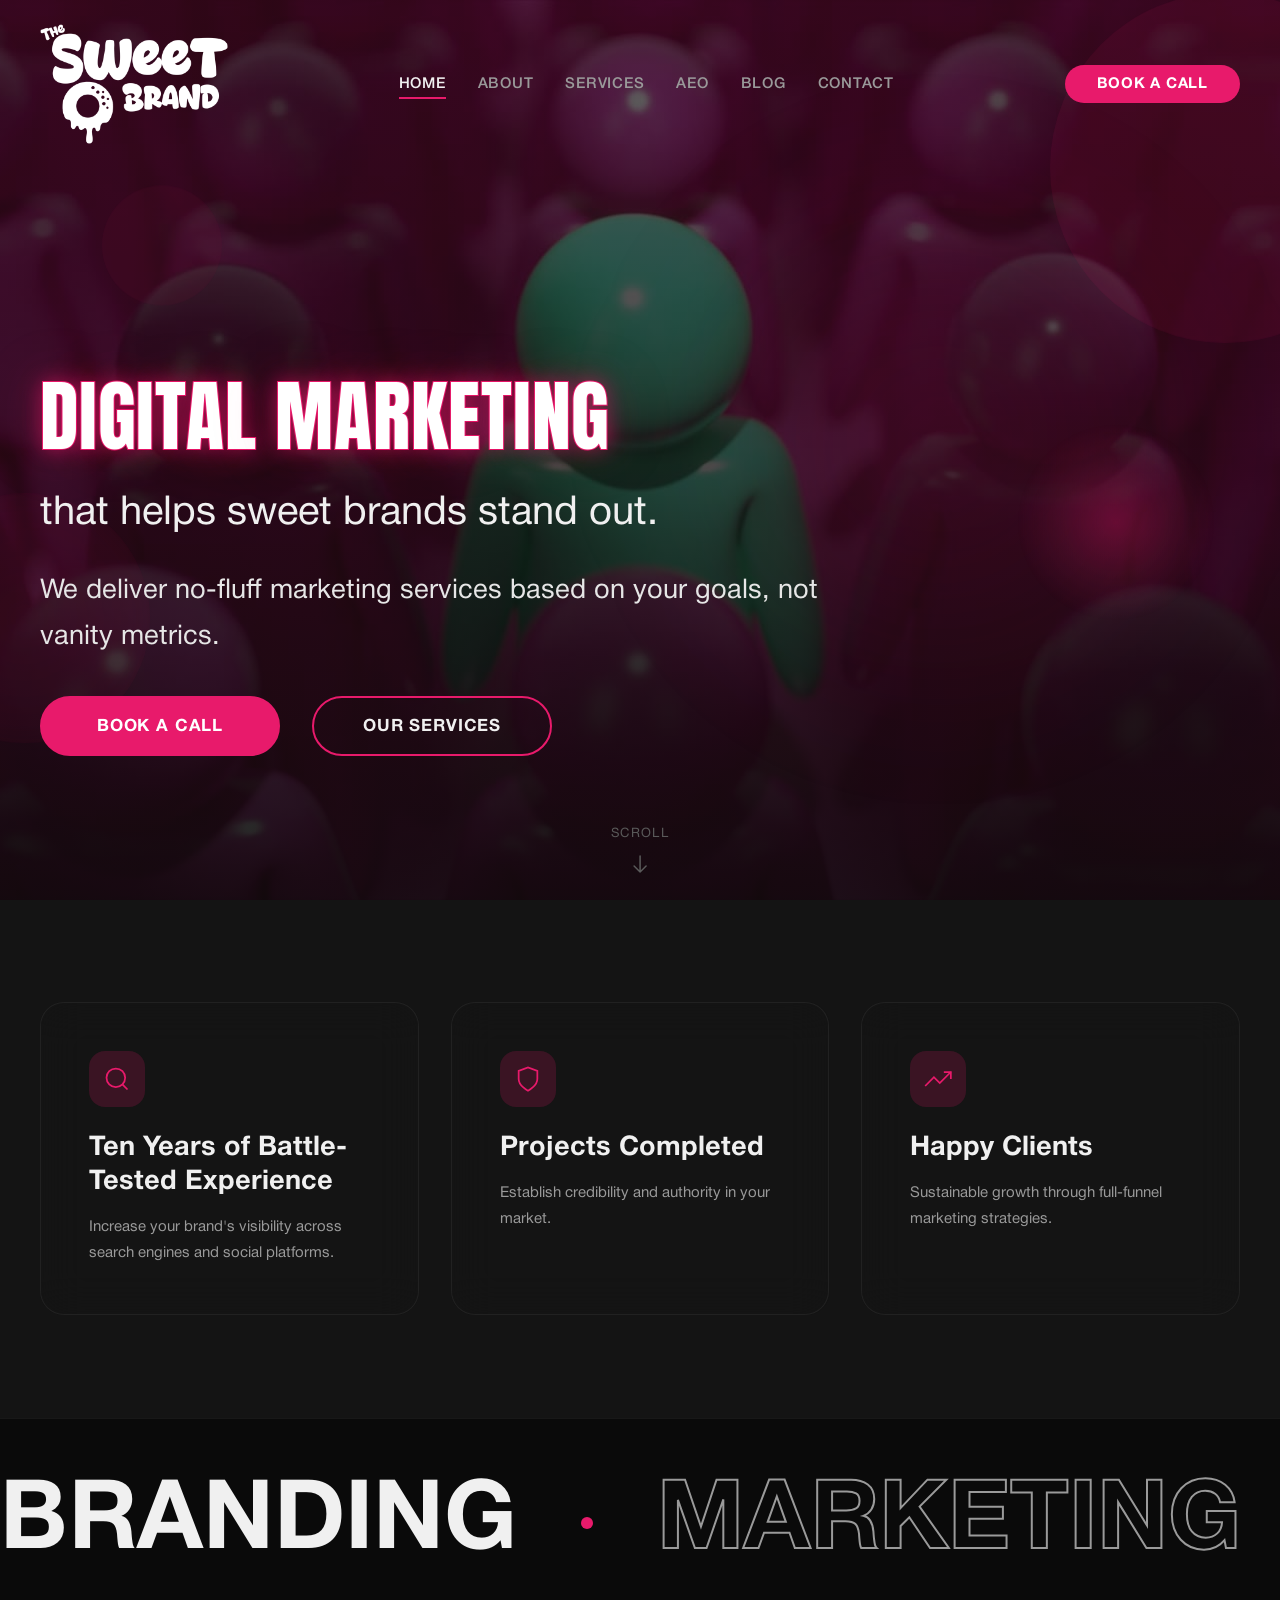
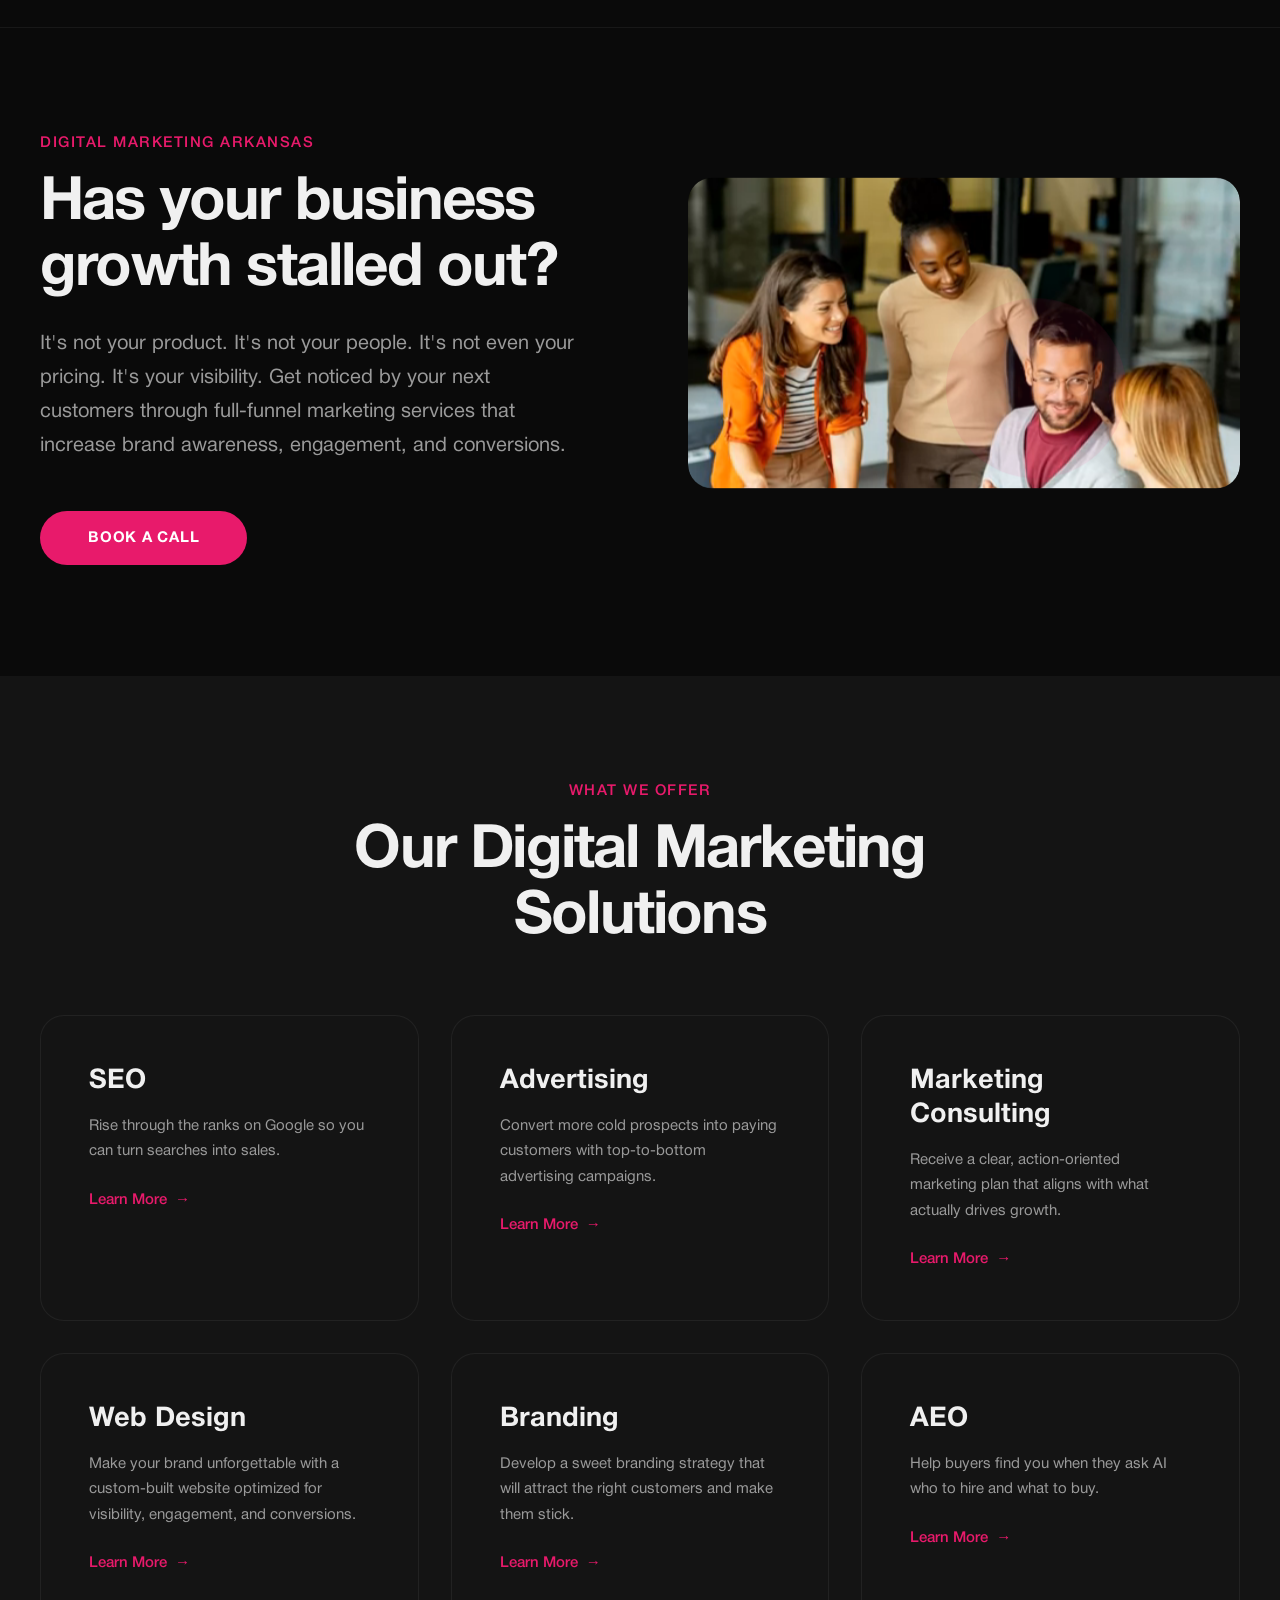
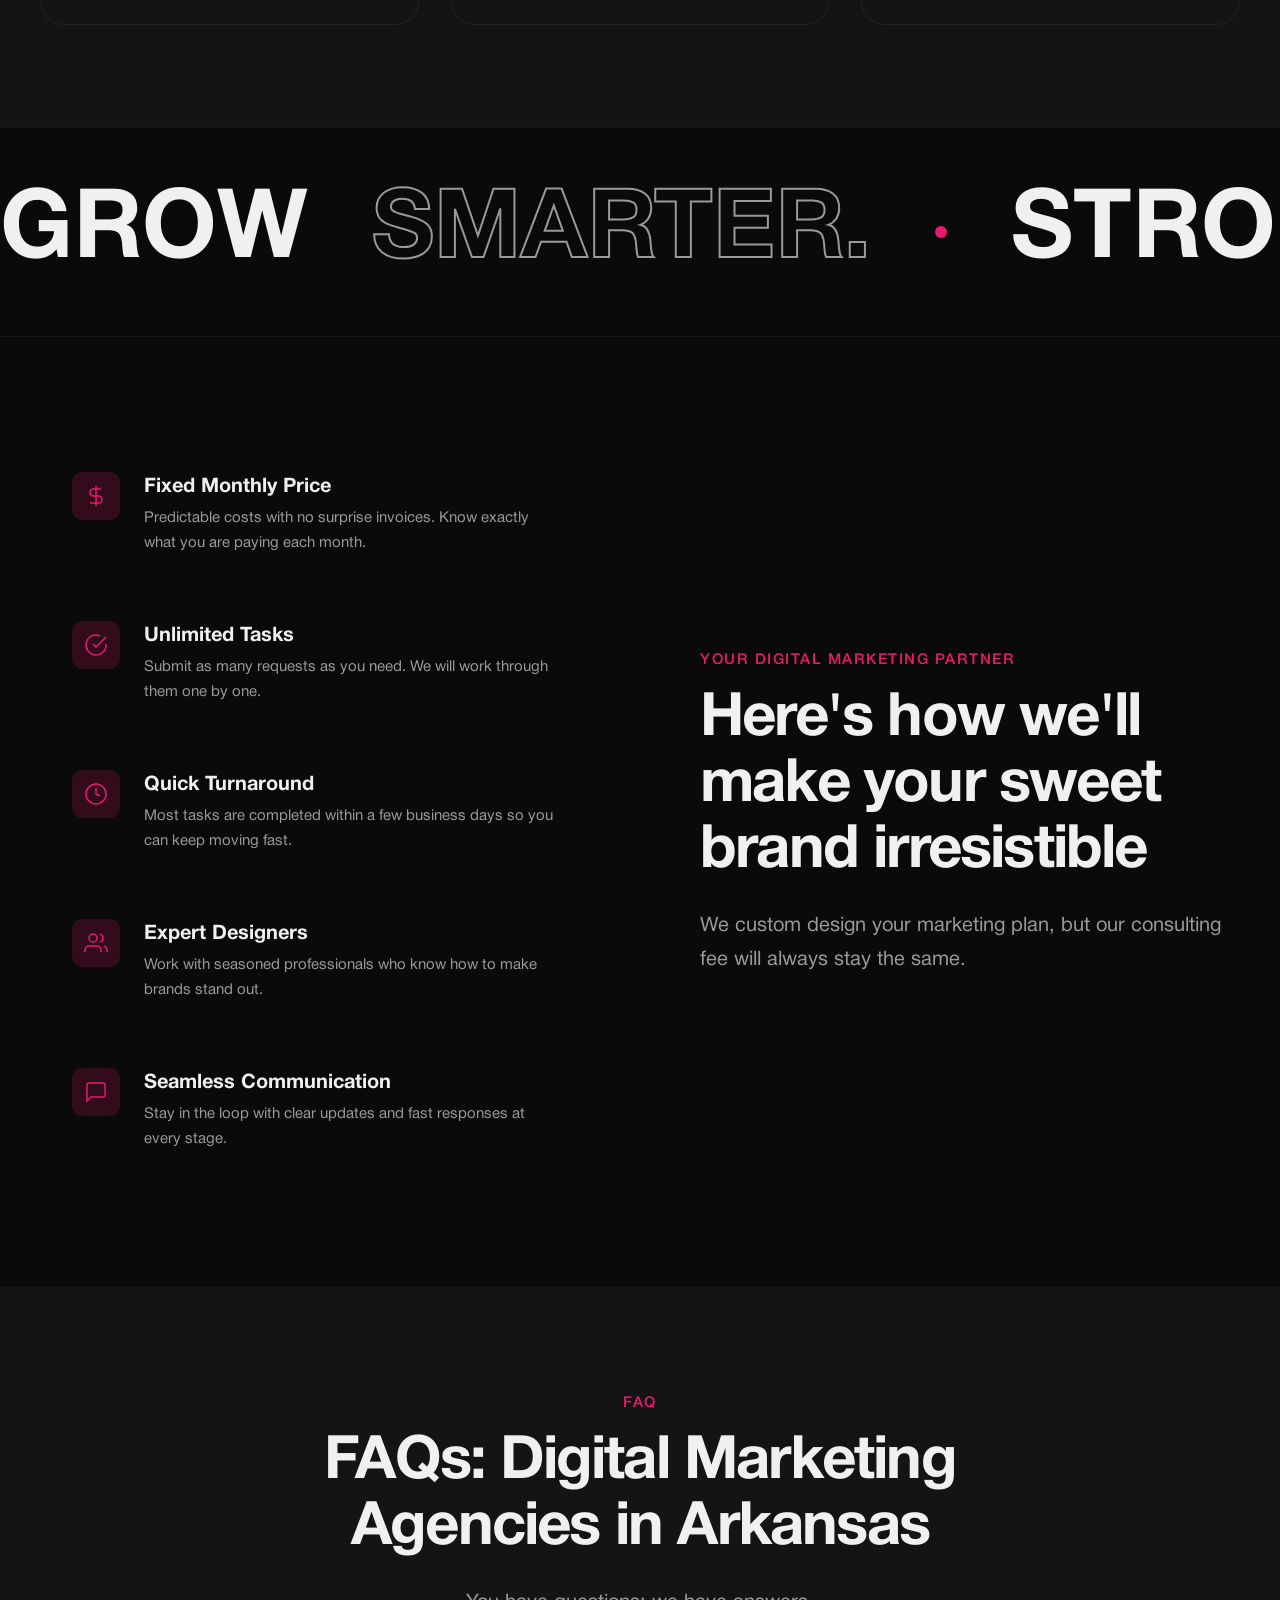
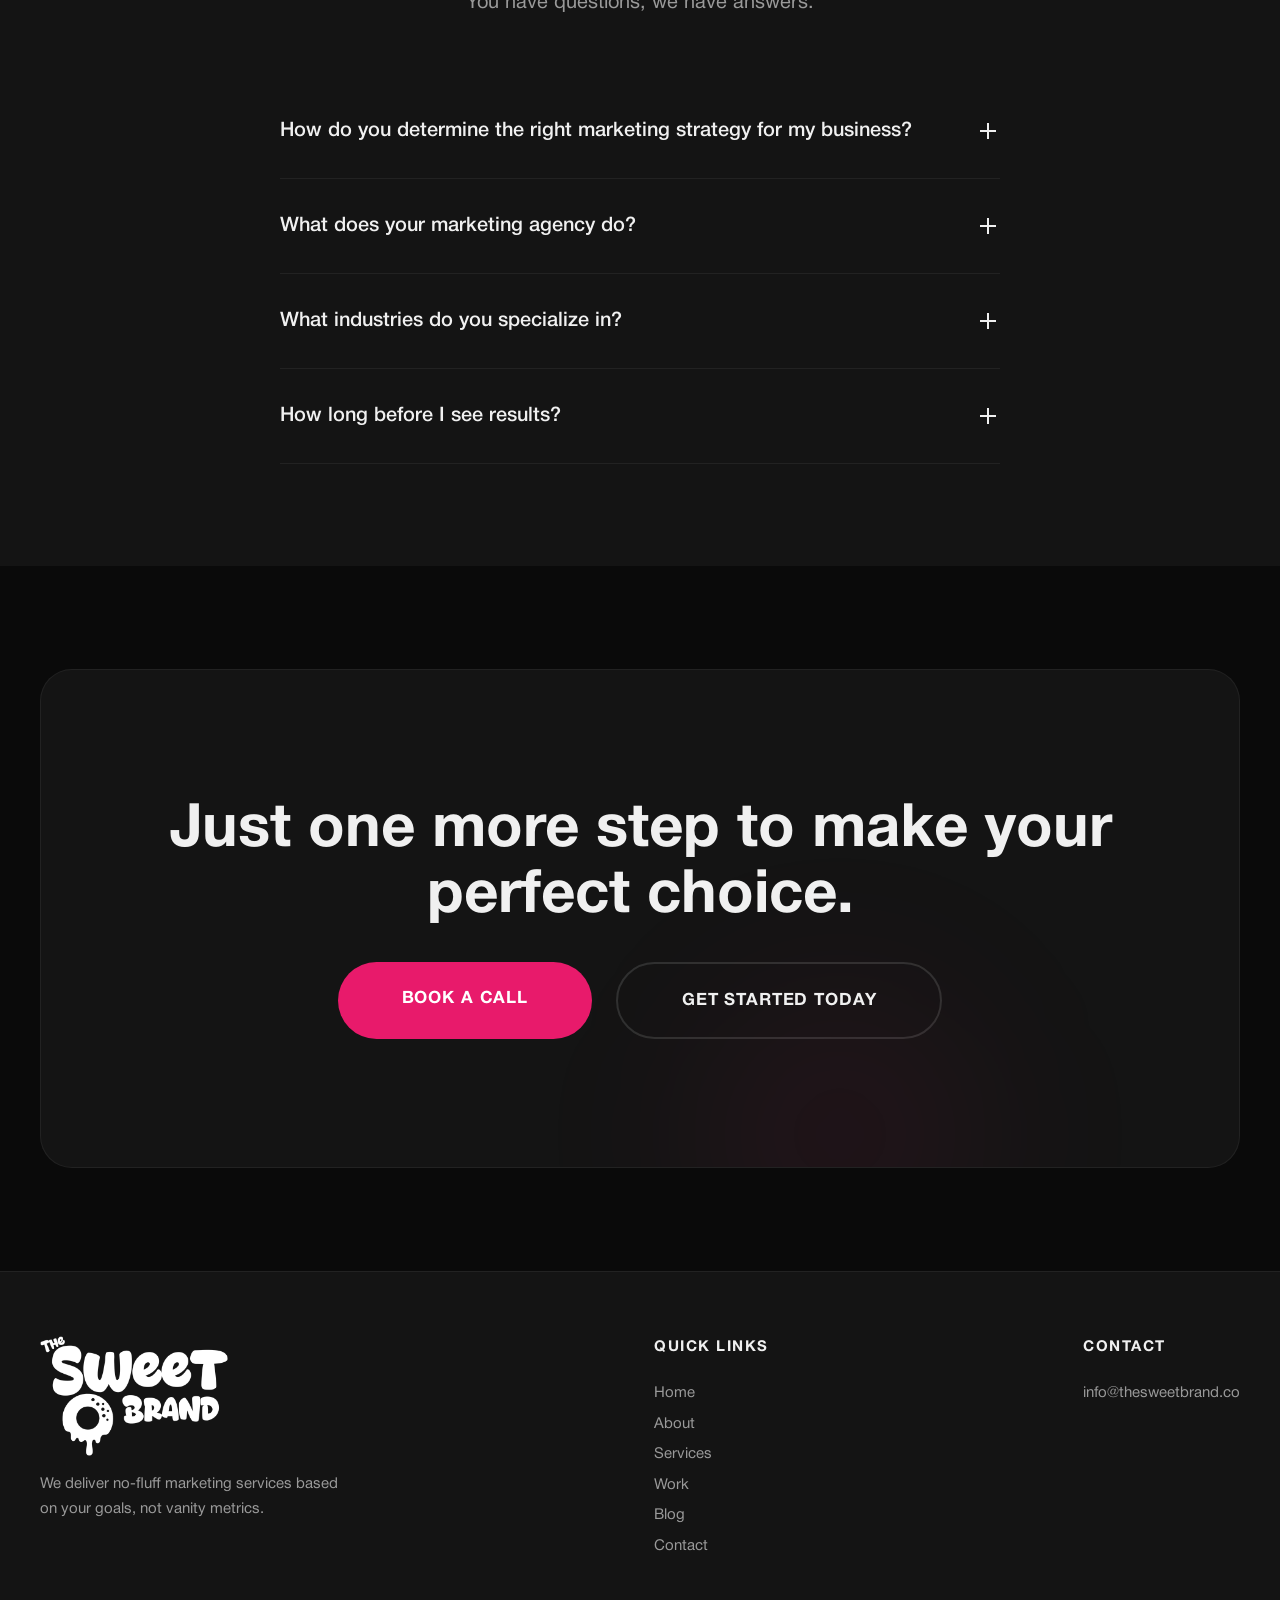
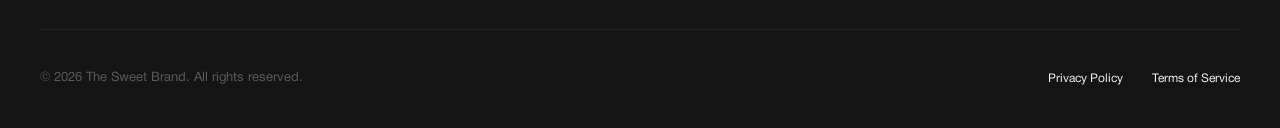
==== commit f5b53e61: "Hide the loader when the first center drop finishes The center drop ends at 667ms. Fade starts then," ====
--- a/index.html
+++ b/index.html
@@ -40,18 +40,9 @@
         </g>
       </g>
     </g>
-    <g class="loader__drop loader__drop--side" transform="translate(99.5 310.5)">
-      <g>
-        <animateTransform attributeName="transform" type="translate" values="0 0;0 0;0 3;0 10;0 42;0 42;0 0" keyTimes="0;0.20;0.32;0.38;0.58;0.59;1" dur="1.15s" begin="0.52s" repeatCount="indefinite"/>
-        <g transform="scale(0)">
-          <animateTransform attributeName="transform" type="scale" values="0 0;1 1;1 1.18;1 1;0 0;0 0;0 0" keyTimes="0;0.20;0.32;0.38;0.58;0.59;1" dur="1.15s" begin="0.52s" repeatCount="indefinite"/>
-          <path fill="currentColor" d="M0 0C-1.3 2.3-4.6 6-4.6 10.4A4.6 4.6 0 1 0 4.6 10.4C4.6 6 1.3 2.3 0 0Z"/>
-        </g>
-      </g>
-    </g>
   </g>
 </svg></div>
-<script>(function(){var l=document.getElementById('loader');if(!l)return;var d=false;function hide(){if(d)return;d=true;l.classList.add('loader--hidden');}var reduce=window.matchMedia&&window.matchMedia('(prefers-reduced-motion: reduce)').matches;var minMs=reduce?600:1800;var maxMs=reduce?600:2200;var t0=Date.now();var origAdd=l.classList.add.bind(l.classList);l.classList.add=function(c){if(c==='loader--hidden'&&Date.now()-t0<minMs)return;return origAdd.apply(this,arguments);};if(reduce){l.querySelectorAll('animate,animateTransform').forEach(function(n){n.remove();});setTimeout(hide,600);return;}var ready=document.readyState!=='loading';function onReady(){ready=true;if(Date.now()-t0>=minMs)hide();}if(!ready)document.addEventListener('DOMContentLoaded',onReady);setTimeout(function(){if(ready)hide();},minMs);setTimeout(hide,maxMs);})();</script>
+<script>(function(){var l=document.getElementById('loader');if(!l)return;var d=false;function hide(){if(d)return;d=true;l.classList.add('loader--hidden');}var reduce=window.matchMedia&&window.matchMedia('(prefers-reduced-motion: reduce)').matches;var dropEndMs=667;var minMs=reduce?600:dropEndMs;var maxMs=reduce?600:dropEndMs+400;var t0=Date.now();var origAdd=l.classList.add.bind(l.classList);l.classList.add=function(c){if(c==='loader--hidden'&&Date.now()-t0<minMs)return;return origAdd.apply(this,arguments);};if(reduce){l.querySelectorAll('animate,animateTransform').forEach(function(n){n.remove();});setTimeout(hide,600);return;}var ready=document.readyState!=='loading';function onReady(){ready=true;if(Date.now()-t0>=minMs)hide();}if(!ready)document.addEventListener('DOMContentLoaded',onReady);setTimeout(function(){if(ready)hide();},minMs);setTimeout(hide,maxMs);})();</script>
 
   <!-- Scroll Progress -->
   <div class="scroll-progress" id="scrollProgress"></div>
